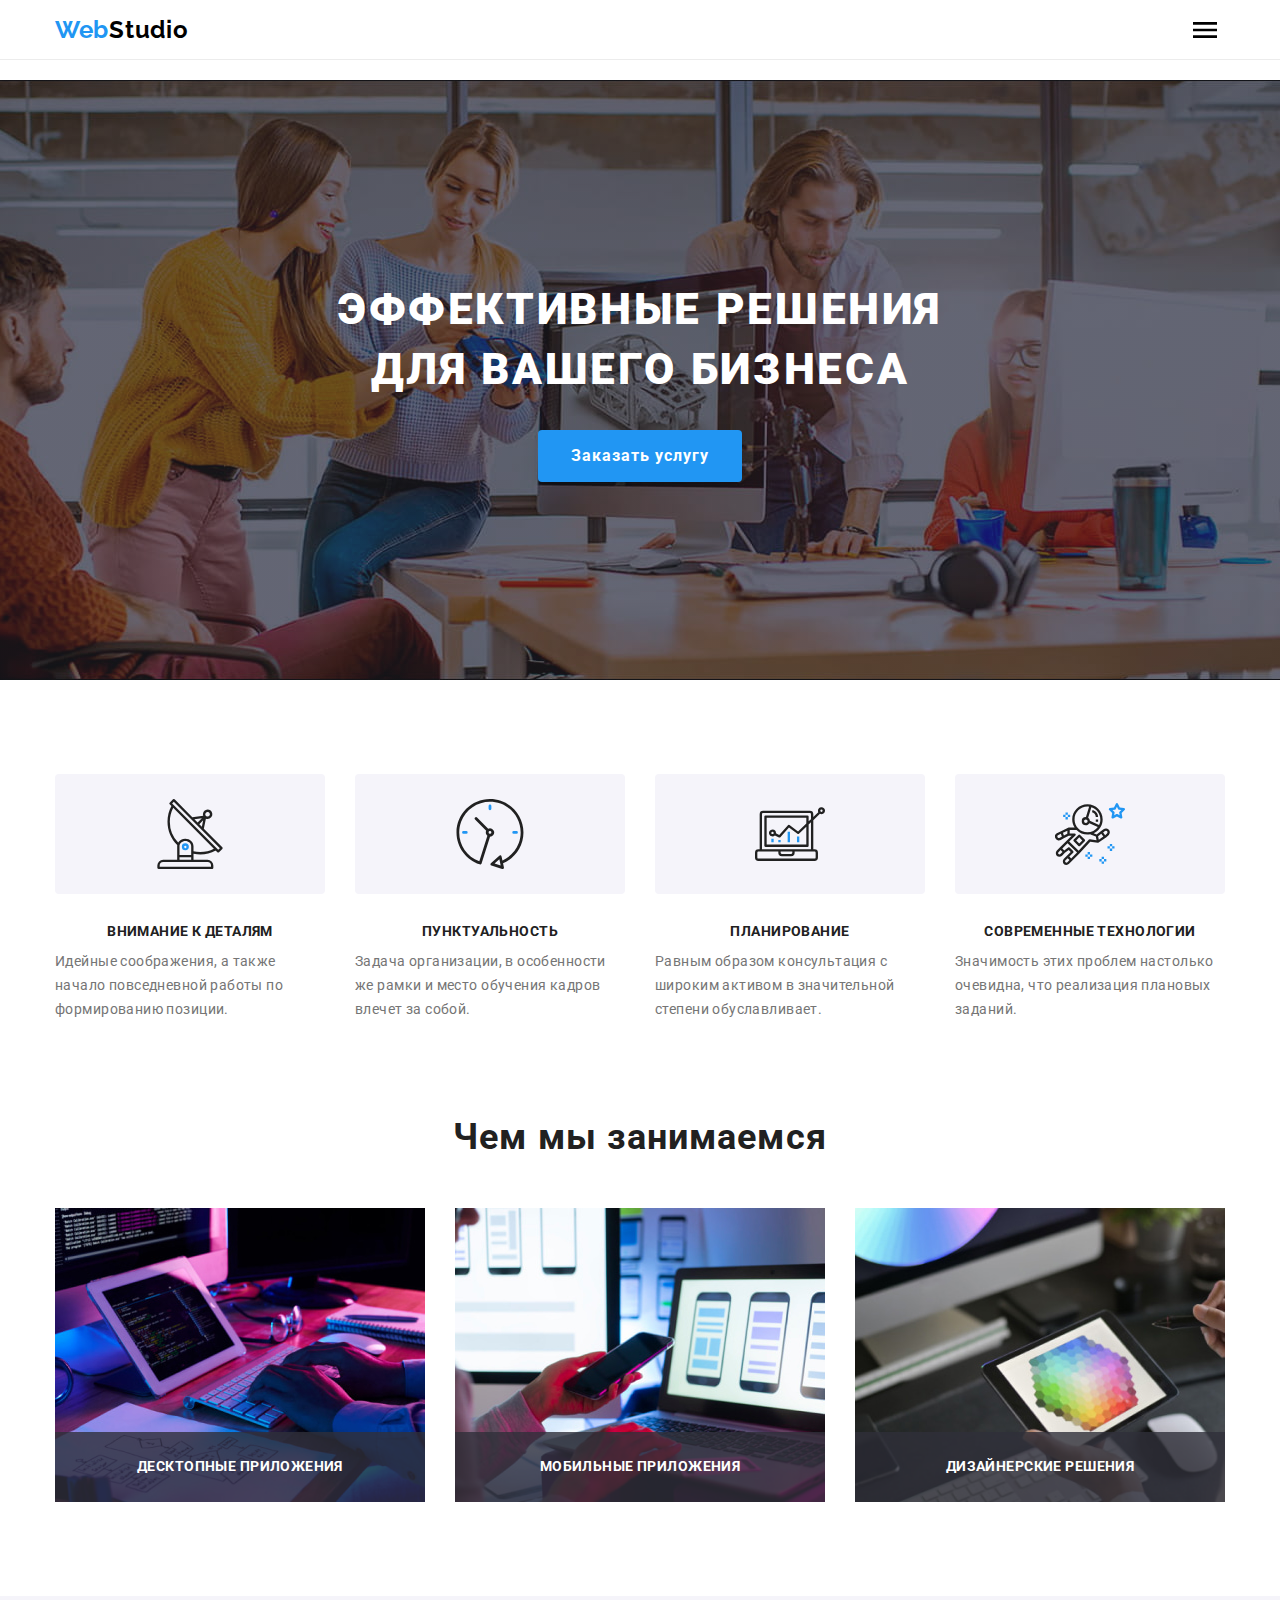
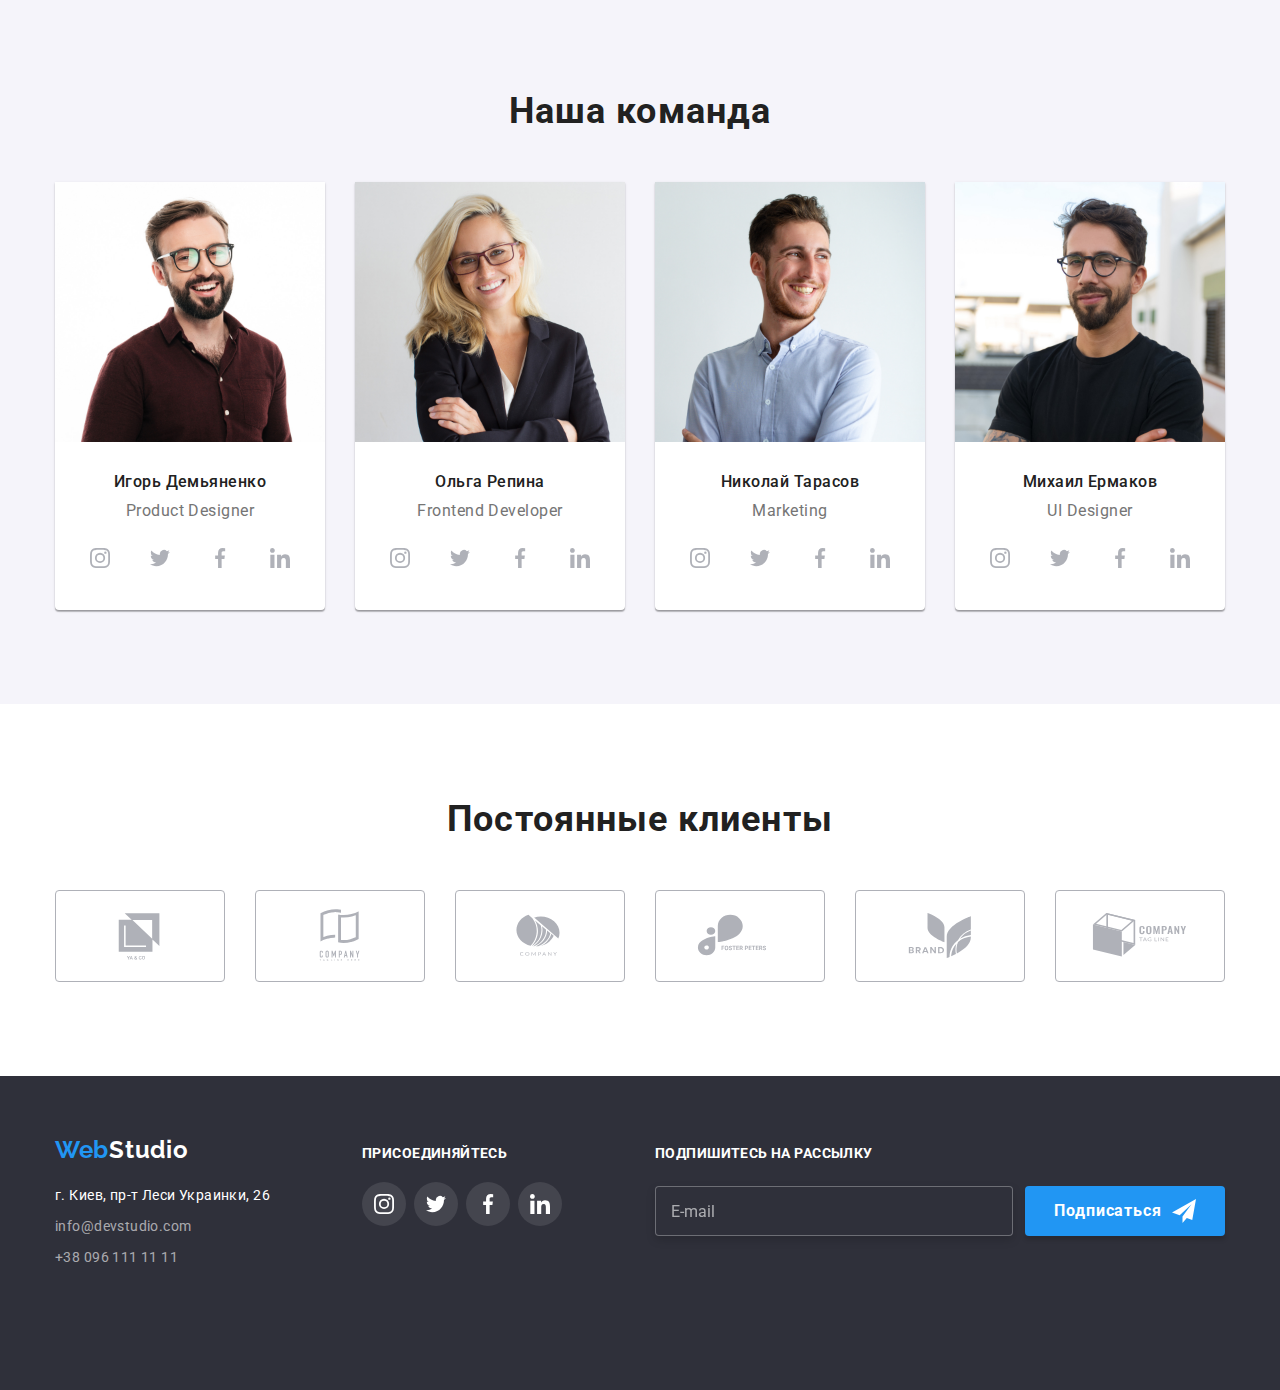
==== index.html @ 204d14f0 "Адаптивная верстка ч.1" ====
<!DOCTYPE html>
<html lang="ru">
  <head>
    <meta charset="UTF-8" />
    <meta http-equiv="X-UA-Compatible" content="IE=edge" />
    <meta name="viewport" content="width=device-width, initial-scale=1.0" />
    <title>WebStudio - Главная страница</title>
    <link
      rel="stylesheet"
      href="https://cdnjs.cloudflare.com/ajax/libs/modern-normalize/1.1.0/modern-normalize.min.css"
    />
    <link rel="preconnect" href="https://fonts.googleapis.com" />
    <link rel="preconnect" href="https://fonts.gstatic.com" crossorigin />
    <link
      href="https://fonts.googleapis.com/css2?family=Raleway:wght@700&family=Roboto:wght@400;500;700;900&display=swap"
      rel="stylesheet"
    />
    <link rel="stylesheet" href="./css/main.min.css" />
  </head>
  <body>
    <!-- Хедер -->
    <header class="header">
      <div class="conteiner header__conteiner">
         <div class="header__desktop-menu">
                  <nav class="page-nav">
                    <a class="logo" href="./index.html">Web<span class="logo__text">Studio</span></a>
                    <ul class="page-nav__list">
                      <li class="page-nav__item">
                        <a class="page-nav__link" href="./index.html">Студия</a>
                      </li>
                      <li class="page-nav__item">
                        <a class="page-nav__link  page-nav__link--current" href="./portfolio.html">Портфолио</a>
                      </li>
                      <li class="page-nav__item">
                        <a class="page-nav__link" href="">Контакты</a>
                      </li>
                    </ul>
                  </nav>
                  <ul class="contacts">
                    <li class="contacts__item">
                      <a class="contacts__link" href="mailto:info@devstudio.com"><svg class="contacts__icon" width="16" height="16">
                          <use href="./images/icons.svg#icon-envelope"></use>
                        </svg>
                        info@devstudio.com</a>
                    </li>
                    <li class="contacts__item">
                      <a class="contacts__link header__link" href="tel:+380961111111"><svg class="contacts__icon" width="10" height="16">
                          <use href="./images/icons.svg#icon-smartphone"></use>
                        </svg>
                        +38 096 111 11 11</a>
                    </li>
                  </ul>
         </div>
      
        <!-- Мобильное меню -->
          <div class="header__mobile-menu">
            <a class="logo" href="./index.html">Web<span class="logo__text">Studio</span></a>
            <div class="mobile__wrapper">
              <svg class="mobile__icon" width="24" height="24" data-menu-button>
                <use href="./images/icons.svg#icon-menu"></use>
              </svg>
            </div>
          </div>
          <!-- <div class="mobile__menu" aria-expanded="false" data-menu>
                    <div class="mobile__wrapper">
                    <svg class="mobile__icon mobile__icon--close" width="24" height="24" data-menu-button>
                        <use href="./images/icons.svg#icon-menu-close"></use>
                      </svg>
                    </div>
                      <nav class="page-nav">
                        <ul class="page-nav__list">
                          <li class="page-nav__item">
                            <a class="page-nav__link page-nav__link--current" href="./index.html">Студия</a>
                          </li>
                          <li class="page-nav__item">
                            <a class="page-nav__link" href="./portfolio.html">Портфолио</a>
                          </li>
                          <li class="page-nav__item">
                            <a class="page-nav__link" href="">Контакты</a>
                          </li>
                        </ul>
                      </nav>
                      <ul class="contacts">
                        <li class="contacts__item">
                          <a class="contacts__link" href="tel:+380961111111">
                          +38 096 111 11 11</a>
                        </li>
                        <li class="contacts__item">
                          <a class="contacts__link contacts__link--small-gray" href="mailto:info@devstudio.com">
                          info@devstudio.com</a>
                        </li>
                      </ul>
                      <ul class="social-set">
                        <li class="social-set__item">Instagram</li>
                        <li class="social-set__item">Twitter</li>
                        <li class="social-set__item">Facebook</li>
                        <li class="social-set__item">LinkedIn</li>
                      </ul>
                  </div> -->
</div>
</div>
      </div>
    </header>
    <main>
      <!-- Банер -->
      <section class="section hero">
        <div class="conteiner">
          <h1 class="hero__title">Эффективные решения для вашего бизнеса</h1>
          <button class="button hero__button" type="button" data-modal-open>Заказать услугу</button>
        </div>
      </section>
      <!-- Особенности -->
      <section class="section">
        <div class="conteiner">
          <h2 class="section__title visually-hidden" aria-hidden="true" tabindex="-1">Особенности</h2>
          <ul class="features">
            <li class="features__item">
              <div class="features__wrapper">
                <svg class="features__icon" width="70" height="70">
                  <use href="./images/icons.svg#icon-antenna"></use>
                </svg>
              </div>
              <h3 class="features__title">Внимание к деталям</h3>
              <p class="features__discription">
                Идейные соображения, а также начало повседневной работы по формированию позиции.
              </p>
            </li>
            <li class="features__item">
              <div class="features__wrapper">
                <svg class="features__icon" width="70" height="70">
                  <use href="./images/icons.svg#icon-clock"></use>
                </svg>
              </div>
              <h3 class="features__title">Пунктуальность</h3>
              <p class="features__discription">
                Задача организации, в особенности же рамки и место обучения кадров влечет за собой.
              </p>
            </li>
            <li class="features__item">
              <div class="features__wrapper">
                <svg class="features__icon" width="70" height="70">
                  <use href="./images/icons.svg#icon-diagram"></use>
                </svg>
              </div>
              <h3 class="features__title">Планирование</h3>
              <p class="features__discription">
                Равным образом консультация с широким активом в значительной степени обуславливает.
              </p>
            </li>
            <li class="features__item">
              <div class="features__wrapper">
                <svg class="features__icon" width="70" height="70">
                  <use href="./images/icons.svg#icon-astronaut"></use>
                </svg>
              </div>
              <h3 class="features__title">Современные технологии</h3>
              <p class="features__discription">
                Значимость этих проблем настолько очевидна, что реализация плановых заданий.</p>
            </li>
          </ul>
        </div>
      </section>
      <!--Чем мы занимаемся-->
      <section class="section section--no-padding-top business__section">
        <div class="conteiner">
          <h2 class="section__title">Чем мы занимаемся</h2>
          <ul class="business">
            <li class="business__item">
              <img class="business__img"
                src="./images/box1.jpg"
                alt="человек набирает код согласно нарисованого алгоритма"
                width="370"
                height="294"
              />
              <div class="business__description">
                <h3  class="business__title">Десктопные приложения</h3>
              </div>
            </li>
            <li class="business__item">
              <img class="business__img"
                src="./images/box2.jpg"
                alt="человек выбирает варианты макетов сайта для мобильных устройств"
                width="370"
                height="294"
              />
              <div class="business__description">
                <h3  class="business__title">Мобильные приложения</h3>
              </div>
            </li>
            <li class="business__item">
              <img class="business__img"
                src="./images/box3.jpg"
                alt="человек с помощью планшета подбирает палитру цветов"
                width="370"
                height="294"
              />
              <div class="business__description">
                <h3 class="business__title">Дизайнерские решения</h3>
              </div>
            </li>
          </ul>
        </div>
      </section>
      <!--Наша команда-->
      <section class="section section--bgc-gray">
        <div class="conteiner">
          <h2 class="section__title">Наша команда</h2>
          <ul class="team">
            <li class="team__item ">
              <img class="team__img"
                src="./images/img1.jpg"
                alt="молодой мужчина, короткостриженый шатен с бородой, в очках, широко улыбается; бордовая рубашка, две верхние пуговицы расстегнуты"
                width="270"
                height="260"
              />
              <div class="team__discription">
                <h3 class="team__title">Игорь Демьяненко</h3>
                <p class="team__text">Product Designer</p>
                <ul class="socials team__socials">
                  <li class="socials__item">
                    <a class="socials__link" href=""
                      ><svg class="socials__icon" width="20" height="20">
                        <use href="./images/icons.svg#icon-instagram"></use>
                      </svg>
                    </a>
                  </li>
                  <li class="socials__item">
                    <a class="socials__link" href=""
                      ><svg class="socials__icon" width="20" height="20">
                        <use href="./images/icons.svg#icon-twitter"></use></svg></a>
                  </li>
                  <li class="socials__item">
                    <a class="socials__link" href=""
                      ><svg class="socials__icon" width="20" height="20">
                        <use href="./images/icons.svg#icon-facebook"></use></svg></a>
                  </li>
                  <li class="socials__item">
                    <a class="socials__link " href=""
                      ><svg class="socials__icon" width="20" height="20">
                        <use href="./images/icons.svg#icon-linkedin"></use></svg></a>
                  </li>
                </ul>
              </div>
            </li>
            <li class="team__item">
              <img class="team__img"
                src="./images/img2.jpg"
                alt="девушка-блондинка, распущенные волосы ниже плеч зачесаны на правую сторону,  в очках, широко улыбается; черный пиджак из-под которого виднеется белая блуза, руки скрещены на груди"
                width="270"
                height="260"
              />
              <div class="team__discription">
                <h3 class="team__title">Ольга Репина</h3>
                <p class="team__text">Frontend Developer</p>
                <ul class="socials team__socials">
                  <li class="socials__item">
                    <a class="socials__link " href=""
                      ><svg class="socials__icon" width="20" height="20">
                        <use href="./images/icons.svg#icon-instagram"></use></svg></a>
                  </li>
                  <li class="socials__item">
                    <a class="socials__link " href=""
                      ><svg class="socials__icon" width="20" height="20">
                        <use href="./images/icons.svg#icon-twitter"></use></svg></a>
                  </li>
                  <li class="socials__item">
                    <a class="socials__link " href=""
                      ><svg class="socials__icon" width="20" height="20">
                        <use href="./images/icons.svg#icon-facebook"></use></svg></a>
                  </li>
                  <li class="socials__item">
                    <a class="socials__link " href=""
                      ><svg class="socials__icon" width="20" height="20">
                        <use href="./images/icons.svg#icon-linkedin"></use></svg></a>
                  </li>
                </ul>
              </div>
            </li>
            <li class="team__item">
              <img class="team__img"
                src="./images/img3.jpg"
                alt="молодой мужчина, шатен с бородкой, голова вполоборота влево, широкая улыбка; светло-голубая рубашка, верхняя пуговица расстегнута, руки скрещены на груди"
                width="270"
                height="260"
              />
              <div class="team__discription">
                <h3 class="team__title">Николай Тарасов</h3>
                <p class="team__text">Marketing</p>
                <ul class="socials team__socials">
                  <li class="socials__item">
                    <a class="socials__link " href=""
                      ><svg class="socials__icon" width="20" height="20">
                        <use href="./images/icons.svg#icon-instagram"></use></svg></a>
                  </li>
                  <li class="socials__item">
                    <a class="socials__link " href=""
                      ><svg class="socials__icon" width="20" height="20">    <use href="./images/icons.svg#icon-twitter"></use></svg></a>
                  </li>
                  <li class="socials__item">
                    <a class="socials__link " href=""
                      ><svg class="socials__icon" width="20" height="20">
                        <use href="./images/icons.svg#icon-facebook"></use></svg></a>
                  </li>
                  <li class="socials__item">
                    <a class="socials__link" href=""
                      ><svg class="socials__icon" width="20" height="20">
                        <use href="./images/icons.svg#icon-linkedin"></use></svg></a>
                  </li>
                </ul>
              </div>
            </li>
            <li class="team__item">
              <img class="team__img"
                src="./images/img4.jpg"
                alt="молодой мужчина в очках, брюнет с бородой, на лице легкая улыбка; черная футболка, руки скрещены на груди"
                width="270"
                height="260"
              />
              <div class="team__discription">
                <h3 class="team__title">Михаил Ермаков</h3>
                <p class="team__text">UI Designer</p>
                <ul class="socials team__socials">
                  <li class="socials__item">
                    <a class="socials__link" href=""
                      ><svg class="socials__icon" width="20" height="20">
                        <use href="./images/icons.svg#icon-instagram"></use></svg></a>
                  </li>
                  <li class="socials__item">
                    <a class="socials__link" href=""
                      ><svg class="socials__icon" width="20" height="20">
                        <use href="./images/icons.svg#icon-twitter"></use></svg></a>
                  </li>
                  <li class="socials__item">
                    <a class="socials__link" href=""
                      ><svg class="socials__icon" width="20" height="20">
                        <use href="./images/icons.svg#icon-facebook"></use></svg></a>
                  </li>
                  <li class="socials__item">
                    <a class="socials__link" href=""
                      ><svg class="socials__icon" width="20" height="20">
                        <use href="./images/icons.svg#icon-linkedin"></use></svg></a>
                  </li>
                </ul>
              </div>
            </li>
          </ul>
        </div>
      </section>
      <!-- Клиенты -->
      <section class="section">
        <div class="conteiner">
          <h2 class="section__title">Постоянные клиенты</h2>
          <ul class="clients">
            <li class="clients__item">
              <a class="clients__link" href="" target="_blank" rel="noreferrer noopener"
                ><svg class="clients__logo" width="106" height="60">
                  <use href="./images/icons.svg#icon-logo1"></use></svg></a>
            </li>
            <li class="clients__item">
              <a class="clients__link" href="" target="_blank" rel="noreferrer noopener"
                ><svg class="clients__logo" width="106" height="60">
                  <use href="./images/icons.svg#icon-logo2"></use></svg></a>
            </li>
            <li class="clients__item">
              <a class="clients__link" href="" target="_blank" rel="noreferrer noopener"
                ><svg class="clients__logo" width="106" height="60">
                  <use href="./images/icons.svg#icon-logo3"></use></svg></a>
            </li>
            <li class="clients__item">
              <a class="clients__link" href="" target="_blank" rel="noreferrer noopener"
                ><svg class="clients__logo" width="106" height="60">
                  <use href="./images/icons.svg#icon-logo4"></use></svg></a>
            </li>
            <li class="clients__item">
              <a class="clients__link" href="" target="_blank" rel="noreferrer noopener"
                ><svg class="clients__logo" width="106" height="60">
                  <use href="./images/icons.svg#icon-logo5"></use></svg></a>
            </li>
            <li class="clients__item">
              <a class="clients__link" href="" target="_blank" rel="noreferrer noopener"
                ><svg class="clients__logo" width="106" height="60">
                  <use href="./images/icons.svg#icon-logo6"></use></svg></a>
            </li>
          </ul>
        </div>
      </section>
    </main>
    <!-- Футер -->
    <footer class="footer">
      <div class="conteiner footer__conteiner">
        <div class="footer__contacts">
          <a class="logo footer__logo" href="./index.html"
            >Web<span class="logo__text logo__text--light-theme">Studio</span>
            </a>
          <address class="address">
            <ul class="address__list">
              <li class="address__item">
                <a
                  class="address__map-link"
                  href="https://goo.gl/maps/bSxCjzfuzKjN976c6"
                  target="_blank"
                  rel="noreferrer noopener"
                  >г. Киев, пр-т Леси Украинки, 26
                </a>
              </li>
              <li class="address__item">
                <a class="address__link" href="mailto:info@devstudio.com">info@devstudio.com</a>
              </li>
              <li class="address__item">
                <a class="address__link" href="tel:+380961111111">+38 096 111 11 11</a>
              </li>
            </ul>
          </address>
        </div>
        <div class="footer__socials">
          <h2 class="footer__title">Присоединяйтесь</h2>
          <ul class="socials">
            <li class="socials__item socials__item--10px-margin">
              <a class="socials__link socials__link--bgc-gray " href=""
                ><svg class="socials__icon socials__icon--fill-white" width="20" height="20">
                  <use href="./images/icons.svg#icon-instagram"></use></svg></a>
            </li>
            <li class="socials__item socials__item--10px-margin">
              <a class="socials__link socials__link--bgc-gray " href=""
                ><svg class="socials__icon socials__icon--fill-white" width="20" height="20">
                  <use href="./images/icons.svg#icon-twitter"></use></svg></a>
            </li>
            <li class="socials__item socials__item--10px-margin">
              <a class="socials__link socials__link--bgc-gray" href=""
                ><svg class="socials__icon socials__icon--fill-white" width="20" height="20">
                  <use href="./images/icons.svg#icon-facebook"></use></svg></a>
            </li>
            <li class="socials__item socials__item--10px-margin">
              <a class="socials__link socials__link--bgc-gray" href=""
                ><svg class="socials__icon socials__icon--fill-white" width="20" height="20">
                  <use href="./images/icons.svg#icon-linkedin"></use></svg></a>
            </li>
          </ul>
        </div>
        <div class="subscription">
         <label class="subscription__title" for="email-submit">Подпишитесь на рассылку</label>
         <form class="subscription__form">
            <input  class="subscription__input" type="email" name="email-submit" placeholder="E-mail" id="email-submit" autocomplete="off" required/>
            <button class="button subscription__button" type="submit">
             Подписаться
             <svg class="button__icon button__icon--append" width="24" height="24">
              <use href="./images/icons.svg#icon-plane"></use>
              </svg>
            </button>
         </form>
        </div>
      </div>
    </footer>
    <!-- Модальное окно -->
    <div class="backdrop is-hidden" data-modal>
      <div class="modal-box">
        <button class="button close-button" data-modal-close>
          <svg class="close-button__icon" width="11" height="11">
            <use href="./images/icons.svg#icon-vector"></use>
          </svg>
        </button>
        <div class="modal-box__wrapper">
          <b class="modal-box__title">Оставьте свои данные, мы вам перезвоним</b>
          <form class="form" autocomplete="off">
            <div class="form__field">
              <label class="form__label" for="name">Имя</label>
              <div class="form__wrapper">
                <input class="form__input" type="text" name="name" id="name" required />
                <svg class="form__icon" width="18" height="18">
                  <use href="./images/icons.svg#icon-person"></use>
                </svg>
              </div>
            </div>
            <div class="form__field">
              <label class="form__label" for="tel">Телефон</label>
              <div class="form__wrapper">
                <input class="form__input" type="tel" name="tel" id="tel" required />
                <svg class="form__icon" width="18" height="18">
                  <use href="./images/icons.svg#icon-tel"></use>
                </svg>
              </div>
            </div>
            <div class="form__field">
              <label class="form__label" for="email">Почта</label>
              <div class="form__wrapper">
                <input class="form__input" type="email" name="email" id="email" required />
                <svg class="form__icon" width="18" height="18">
                  <use href="./images/icons.svg#icon-letter"></use>
                </svg>
              </div>
            </div>
            <div class="form__comment">
              <label class="form__label" for="comment">Комментарий</label>
              <textarea
                class="form__textarea"
                name="comment"
                rows="5"
                id="comment"
                placeholder="Введите текст"
              ></textarea>
            </div>
            <div class="checkbox">
              <label class="checkbox__label" for="policy-checkbox">
                <input
                  class="checkbox__input visually-hidden"
                  type="checkbox"
                  name="policy-checkbox"
                  id="policy-checkbox"
                />
                <span class="checkbox__icon"></span>
                Соглашаюсь с рассылкой и принимаю
                <a class="policy" href="">Условия договора</a>
              </label>
            </div>
            <div class="button__wrapper">
              <button class="button form__button" type="submit">Отправить</button>
            </div>
          </form>
        </div>
      </div>
    </div>
    <script src="./js/mobile-menu.js"></script>
    <script src="./js/modal.js"></script>
  </body>
</html>
---- css/main.min.css ----
.visually-hidden{position:absolute;white-space:nowrap;width:1px;height:1px;overflow:hidden;border:0;padding:0;clip:rect(0 0 0 0);-webkit-clip-path:inset(50%);clip-path:inset(50%);margin:-1px}ul{padding:0;margin:0;list-style-type:none}a{text-decoration:none;color:inherit}img{display:block;min-width:100%;height:auto}p{margin-top:0;margin-bottom:0}.section{padding-top:60px;padding-bottom:60px}@media screen and (min-width: 1200px){.section{padding-top:94px;padding-bottom:94px}}.section--no-padding-top{padding-top:0}.section--bgc-gray{background-color:#f5f4fa}.section__title{margin-top:0px;margin-bottom:30px;text-align:center;color:#212121;font-size:28px;line-height:1.18;letter-spacing:0.03em}@media screen and (min-width: 1200px){.section__title{margin-bottom:50px;font-size:36px;line-height:1.17}}.conteiner{margin-right:auto;margin-left:auto;padding-left:15px;padding-right:15px}@media screen and (min-width: 480px){.conteiner{width:480px}}@media screen and (min-width: 768px){.conteiner{width:768px}}@media screen and (min-width: 1200px){.conteiner{width:1200px}}.button{display:-webkit-box;display:-ms-flexbox;display:flex;-webkit-box-pack:center;-ms-flex-pack:center;justify-content:center;-webkit-box-align:center;-ms-flex-align:center;align-items:center;text-align:center;padding:0;cursor:pointer;-webkit-transition:color 250ms cubic-bezier(0.4, 0, 0.2, 1),background-color 250ms cubic-bezier(0.4, 0, 0.2, 1),-webkit-box-shadow 250ms cubic-bezier(0.4, 0, 0.2, 1);transition:color 250ms cubic-bezier(0.4, 0, 0.2, 1),background-color 250ms cubic-bezier(0.4, 0, 0.2, 1),-webkit-box-shadow 250ms cubic-bezier(0.4, 0, 0.2, 1);transition:color 250ms cubic-bezier(0.4, 0, 0.2, 1),background-color 250ms cubic-bezier(0.4, 0, 0.2, 1),box-shadow 250ms cubic-bezier(0.4, 0, 0.2, 1);transition:color 250ms cubic-bezier(0.4, 0, 0.2, 1),background-color 250ms cubic-bezier(0.4, 0, 0.2, 1),box-shadow 250ms cubic-bezier(0.4, 0, 0.2, 1),-webkit-box-shadow 250ms cubic-bezier(0.4, 0, 0.2, 1)}.button:hover,.button:focus{background-color:#2196f3;color:#fff}.button__icon--append{margin-left:10px}.socials{display:-webkit-box;display:-ms-flexbox;display:flex;-ms-flex-wrap:wrap;flex-wrap:wrap;-webkit-box-pack:center;-ms-flex-pack:center;justify-content:center}.socials__item:not(:last-child){margin-right:16px}.socials__item--10px-margin:not(:last-child){margin-right:8px}.socials__link{width:44px;height:44px;display:-webkit-box;display:-ms-flexbox;display:flex;-webkit-box-pack:center;-ms-flex-pack:center;justify-content:center;-webkit-box-align:center;-ms-flex-align:center;align-items:center;border-radius:50%;background-color:#fff;text-align:center;-webkit-transition:background-color 250ms cubic-bezier(0.4, 0, 0.2, 1);transition:background-color 250ms cubic-bezier(0.4, 0, 0.2, 1)}.socials__link:hover,.socials__link:focus{background-color:#2196f3}.socials__link--bgc-gray{background-color:rgba(255,255,255,0.1);-webkit-transition:background-color 250ms cubic-bezier(0.4, 0, 0.2, 1);transition:background-color 250ms cubic-bezier(0.4, 0, 0.2, 1)}.socials__icon{fill:#afb1b8;-webkit-transition:fill 250ms cubic-bezier(0.4, 0, 0.2, 1);transition:fill 250ms cubic-bezier(0.4, 0, 0.2, 1)}.socials__link:hover .socials__icon,.socials__link:focus .socials__icon{fill:#fff}.socials__icon--fill-white{fill:#fff}body{font-family:"Roboto",sans-serif;font-size:14px;line-height:1.71;padding-top:60px;color:#757575;background-color:#fff}@media screen and (min-width: 1200px){body{padding-top:80px}}.logo{display:inline-block;font-family:"Raleway",sans-serif;font-weight:700;font-size:24px;line-height:1.16;letter-spacing:0.03em;color:#2196f3}.logo__text{color:#000000}.logo__text--light-theme{color:#fff}.header{position:fixed;width:100%;height:60px;top:0;left:0;z-index:1;border-bottom:1px solid #ececec;background-color:#fff}.header__conteiner{position:relative;text-align:center;height:100%}.header__desktop-menu{display:none}.header__mobile-menu{display:-webkit-box;display:-ms-flexbox;display:flex;-webkit-box-pack:justify;-ms-flex-pack:justify;justify-content:space-between;-webkit-box-align:center;-ms-flex-align:center;align-items:center;height:100%}.mobile__menu{position:fixed;top:0;left:0;width:100%;padding:45px 15px 10px 15px;z-index:12;background-color:#fff}.mobile__wrapper{position:absolute;top:10px;right:15px;display:-webkit-box;display:-ms-flexbox;display:flex;width:40px;height:40px;-webkit-box-pack:center;-ms-flex-pack:center;justify-content:center;-webkit-box-align:center;-ms-flex-align:center;align-items:center;margin-left:auto}.mobile__icon{-webkit-transition:fill 250ms cubic-bezier(0.4, 0, 0.2, 1);transition:fill 250ms cubic-bezier(0.4, 0, 0.2, 1)}.mobile__icon:hover,.mobile__icon:focus{fill:#2196f3}.mobile__icon--close{opacity:1}.is-open .mobile__icon--close{opacity:0}.page-nav{text-align:start}.page-nav__link{display:block;padding-bottom:32px;color:#212121;font-weight:500;font-size:40px;line-height:1.18;letter-spacing:0.02em;-webkit-transition:color 250ms cubic-bezier(0.4, 0, 0.2, 1);transition:color 250ms cubic-bezier(0.4, 0, 0.2, 1)}.page-nav__link:hover,.page-nav__link:focus{color:#2196f3}.contacts{margin-top:300px;text-align:start}.contacts__item{margin-bottom:32px}.contacts__item:last-child{margin-bottom:64px}.contacts__link{display:-webkit-inline-box;display:-ms-inline-flexbox;display:inline-flex;-webkit-box-align:center;-ms-flex-align:center;align-items:center;color:#2196f3;font-weight:500;font-size:34px;line-height:1.18;font-style:normal;letter-spacing:0.02em;-webkit-transition:color 250ms cubic-bezier(0.4, 0, 0.2, 1);transition:color 250ms cubic-bezier(0.4, 0, 0.2, 1)}.contacts__link:hover,.contacts__link:focus{color:#2196f3}.contacts__link--small-gray{font-size:24px;line-height:1.17;letter-spacing:0.02em;color:#757575}.social-set{display:-webkit-box;display:-ms-flexbox;display:flex;-webkit-box-pack:stretch;-ms-flex-pack:stretch;justify-content:stretch;-webkit-box-align:center;-ms-flex-align:center;align-items:center}.social-set__item{font-weight:500;font-size:18px;line-height:1.22;letter-spacing:0.02em;color:#2196f3}.social-set__item:not(:first-child){padding-left:10px;border-left:1px solid rgba(33,33,33,0.2)}.social-set__item:not(:last-child){padding-right:10px}@media screen and (max-width: 1199px){.header--desktop{display:none}}@media screen and (min-width: 1200px){.page-nav{display:-webkit-box;display:-ms-flexbox;display:flex;-webkit-box-align:center;-ms-flex-align:center;align-items:center}.page-nav__list{display:-webkit-box;display:-ms-flexbox;display:flex;margin-left:93px}.page-nav__item:not(:first-child){margin-left:50px}.page-nav__link{display:block;padding-top:32px;padding-bottom:32px;color:#212121;font-weight:500;line-height:1.14;letter-spacing:0.02em;-webkit-transition:color 250ms cubic-bezier(0.4, 0, 0.2, 1);transition:color 250ms cubic-bezier(0.4, 0, 0.2, 1)}.page-nav__link:hover,.page-nav__link:focus{color:#2196f3}.page-nav__link--current{position:relative;color:#2196f3}.page-nav__link--current::after{content:'';position:absolute;left:0;bottom:-1px;width:100%;height:4px;background-color:#2196f3;border-radius:2px}.contacts{display:-webkit-box;display:-ms-flexbox;display:flex;-webkit-box-align:center;-ms-flex-align:center;align-items:center;margin-left:auto}.contacts__item:not(:first-child){margin-left:50px}.contacts__link{display:-webkit-inline-box;display:-ms-inline-flexbox;display:inline-flex;-webkit-box-align:center;-ms-flex-align:center;align-items:center;padding-top:28px;padding-bottom:28px;color:#757575;font-weight:500;font-style:normal;letter-spacing:0.02em;-webkit-transition:color 250ms cubic-bezier(0.4, 0, 0.2, 1);transition:color 250ms cubic-bezier(0.4, 0, 0.2, 1)}.contacts__link:hover,.contacts__link:focus{color:#2196f3}.contacts__icon{margin-right:10px;fill:#757575;-webkit-transition:fill 250ms cubic-bezier(0.4, 0, 0.2, 1);transition:fill 250ms cubic-bezier(0.4, 0, 0.2, 1)}.contacts__link:hover .contacts__icon,.contacts__link:focus .contacts__icon{fill:#2196f3}}.hero{margin-left:auto;margin-right:auto;padding-top:118px;padding-bottom:118px;height:400px;max-width:480px;text-align:center;background-color:#c4c4c4;background-image:-webkit-gradient(linear, left top, right top, from(rgba(47,48,58,0.4)), to(rgba(47,48,58,0.4))),url(../images/hero-Img.jpg);background-image:linear-gradient(to right, rgba(47,48,58,0.4), rgba(47,48,58,0.4)),url(../images/hero-Img.jpg);background-size:cover;background-position:center;background-repeat:no-repeat}@media screen and (min-width: 768px){.hero{max-width:768px}}@media screen and (min-width: 1200px){.hero{padding-top:200px;padding-bottom:200px;height:600px;max-width:1600px}}.hero__title{display:block;margin-right:auto;margin-left:auto;margin-top:0;margin-bottom:30px;max-width:360px;color:#fff;font-weight:900;font-size:26px;line-height:1.62;letter-spacing:0.06em;text-transform:uppercase}@media screen and (min-width: 1200px){.hero__title{max-width:700px;font-size:44px;line-height:1.36}}.hero__button{display:inline-block;padding-left:32px;padding-right:32px;padding-top:10px;padding-bottom:10px;border:1px solid transparent;border-radius:4px;-webkit-box-shadow:0px 4px 4px rgba(0,0,0,0.15);box-shadow:0px 4px 4px rgba(0,0,0,0.15);color:#fff;background-color:#2196f3;font-family:"Roboto",sans-serif;font-weight:700;font-size:16px;line-height:1.87;letter-spacing:0.06em}.hero__button:hover,.hero__button:focus{background-color:#188ce8}.features{margin-bottom:-30px}@media screen and (min-width: 768px){.features{display:-webkit-box;display:-ms-flexbox;display:flex;-webkit-box-pack:center;-ms-flex-pack:center;justify-content:center;-ms-flex-wrap:wrap;flex-wrap:wrap;margin-right:-15px;margin-left:-15px}}.features__item{margin-bottom:30px}@media screen and (max-width: 767px){.features__item{max-width:450px}}@media screen and (min-width: 768px){.features__item{width:354px;margin-right:15px;margin-left:15px}}@media screen and (min-width: 1200px){.features__item{width:270px}}.features__wrapper{height:120px;display:-webkit-box;display:-ms-flexbox;display:flex;-webkit-box-pack:center;-ms-flex-pack:center;justify-content:center;-webkit-box-align:center;-ms-flex-align:center;align-items:center;text-align:center;background:#f5f4fa;border-radius:4px}.features__title{margin-top:30px;margin-bottom:10px;font-size:14px;line-height:1.14;color:#212121;letter-spacing:0.03em;text-align:center;text-transform:uppercase}.features__discription{letter-spacing:0.03em}@media screen and (max-width: 1199px){.business__section{display:none}}.business{display:-webkit-box;display:-ms-flexbox;display:flex;-webkit-box-pack:center;-ms-flex-pack:center;justify-content:center;-ms-flex-wrap:wrap;flex-wrap:wrap}.business__item{position:relative}.business__item:not(:last-child){margin-right:30px}.business__description{position:absolute;left:0;bottom:0;width:100%;height:70px;display:-webkit-box;display:-ms-flexbox;display:flex;-webkit-box-pack:center;-ms-flex-pack:center;justify-content:center;-webkit-box-align:center;-ms-flex-align:center;align-items:center;background-color:rgba(47,48,58,0.8)}.business__title{font-size:14px;line-height:1.14;text-align:center;letter-spacing:0.03em;text-transform:uppercase;color:#fff}.business{display:-webkit-box;display:-ms-flexbox;display:flex;-webkit-box-pack:center;-ms-flex-pack:center;justify-content:center;-ms-flex-wrap:wrap;flex-wrap:wrap}.business__item{position:relative}.business__item:not(:last-child){margin-right:30px}.business__description{position:absolute;left:0;bottom:0;width:100%;height:70px;display:-webkit-box;display:-ms-flexbox;display:flex;-webkit-box-pack:center;-ms-flex-pack:center;justify-content:center;-webkit-box-align:center;-ms-flex-align:center;align-items:center;background-color:rgba(47,48,58,0.8)}.business__title{font-size:14px;line-height:1.14;text-align:center;letter-spacing:0.03em;text-transform:uppercase;color:#fff}.team{margin-bottom:-30px}@media screen and (min-width: 768px){.team{display:-webkit-box;display:-ms-flexbox;display:flex;-webkit-box-pack:center;-ms-flex-pack:center;justify-content:center;-ms-flex-wrap:wrap;flex-wrap:wrap;margin-left:-15px;margin-right:-15px}}.team__item{margin-bottom:30px;background-color:#fff;-webkit-box-shadow:0px 1px 3px rgba(0,0,0,0.12),0px 1px 1px rgba(0,0,0,0.14),0px 2px 1px rgba(0,0,0,0.2);box-shadow:0px 1px 3px rgba(0,0,0,0.12),0px 1px 1px rgba(0,0,0,0.14),0px 2px 1px rgba(0,0,0,0.2);border-radius:0px 0px 4px 4px}@media screen and (min-width: 768px){.team__item{margin-left:15px;margin-right:15px}}.team__discription{padding-top:30px;padding-bottom:30px;text-align:center;font-size:16px;line-height:1.19;letter-spacing:0.03em}.team__title{margin-top:0px;margin-bottom:10px;font-size:inherit;line-height:inherit;font-weight:500;color:#212121}.team__text{margin-top:0;margin-bottom:16px}.clients{display:-webkit-box;display:-ms-flexbox;display:flex;-webkit-box-pack:center;-ms-flex-pack:center;justify-content:center;-ms-flex-wrap:wrap;flex-wrap:wrap;margin-left:-15px;margin-right:-15px;margin-bottom:-30px}.clients__item{min-width:210px;min-height:92px;margin-left:15px;margin-right:15px;margin-bottom:30px}@media screen and (min-width: 768px){.clients__item{min-width:226px}}@media screen and (min-width: 1200px){.clients__item{min-width:170px}}.clients__link{width:100%;height:100%;display:-webkit-box;display:-ms-flexbox;display:flex;-webkit-box-pack:center;-ms-flex-pack:center;justify-content:center;-webkit-box-align:center;-ms-flex-align:center;align-items:center;border:1px solid #afb1b8;border-radius:4px;-webkit-transition:border-color 250ms cubic-bezier(0.4, 0, 0.2, 1);transition:border-color 250ms cubic-bezier(0.4, 0, 0.2, 1)}.clients__link:hover,.clients__link:focus{border-color:#2196f3}.clients__logo{fill:#afb1b8;-webkit-transition:fill 250ms cubic-bezier(0.4, 0, 0.2, 1);transition:fill 250ms cubic-bezier(0.4, 0, 0.2, 1)}.clients__link:hover .clients__logo,.clients__link:focus .clients__logo{fill:#2196f3}.footer{padding-top:60px;padding-bottom:60px;background-color:#2f303a}.footer__conteiner{text-align:center}@media screen and (min-width: 768px){.footer__conteiner{display:-webkit-box;display:-ms-flexbox;display:flex;-webkit-box-align:baseline;-ms-flex-align:baseline;align-items:baseline;-ms-flex-pack:distribute;justify-content:space-around;-ms-flex-wrap:wrap;flex-wrap:wrap}}@media screen and (min-width: 1200px){.footer__conteiner{text-align:start}}@media screen and (min-width: 1200px){.footer__contacts{-webkit-box-flex:1;-ms-flex-positive:1;flex-grow:1}}.footer__logo{margin-bottom:20px}.address__list{margin-bottom:60px}.address__item:not(:first-child){margin-top:7px}.address__map-link{font-style:normal;letter-spacing:0.03em;color:#fff}.address__link{font-style:normal;letter-spacing:0.03em;-webkit-transition:color 250ms cubic-bezier(0.4, 0, 0.2, 1);transition:color 250ms cubic-bezier(0.4, 0, 0.2, 1);color:rgba(255,255,255,0.6)}.address__link:hover,.address__link:focus{color:#2196f3}.footer__socials{display:-webkit-box;display:-ms-flexbox;display:flex;-webkit-box-orient:vertical;-webkit-box-direction:normal;-ms-flex-direction:column;flex-direction:column;-webkit-box-pack:left;-ms-flex-pack:left;justify-content:left;margin-bottom:60px}@media screen and (min-width: 1200px){.footer__socials{margin-right:93px}}.footer__title{margin-top:0;margin-bottom:20px;font-size:14px;line-height:1.14;letter-spacing:0.03em;text-transform:uppercase;color:#fff}@media screen and (min-width: 1200px){.subscription{max-width:570px}}.subscription__title{font-weight:700;line-height:1.14px;letter-spacing:0.03em;text-transform:uppercase;color:#fff}.subscription__form{margin-top:20px}@media screen and (min-width: 1200px){.subscription__form{display:-webkit-box;display:-ms-flexbox;display:flex;-webkit-box-align:center;-ms-flex-align:center;align-items:center}}.subscription__input{font-size:16px;line-height:1.25;padding-left:15px;-webkit-box-align:center;-ms-flex-align:center;align-items:center;width:100%;height:50px;color:#fff;background-color:#2f303a;border:1px solid rgba(255,255,255,0.3);-webkit-filter:drop-shadow(0px 4px 4px rgba(0,0,0,0.15));filter:drop-shadow(0px 4px 4px rgba(0,0,0,0.15));border-radius:4px}@media screen and (max-width: 1199px){.subscription__input{max-width:450px}}@media screen and (min-width: 480px){.subscription__input{width:450px}}@media screen and (min-width: 1200px){.subscription__input{max-width:100%}}.subscription__input::-webkit-input-placeholder{color:rgba(255,255,255,0.6)}.subscription__input:-ms-input-placeholder{color:rgba(255,255,255,0.6)}.subscription__input::-ms-input-placeholder{color:rgba(255,255,255,0.6)}.subscription__input::placeholder{color:rgba(255,255,255,0.6)}.subscription__button{margin-top:20px;margin-right:auto;margin-left:auto;min-width:200px;height:50px;font-weight:700;font-size:16px;line-height:1.88;letter-spacing:0.06em;color:#fff;background-color:#2196f3;border:none;border-radius:4px;-webkit-box-shadow:0px 4px 4px rgba(0,0,0,0.15);box-shadow:0px 4px 4px rgba(0,0,0,0.15)}@media screen and (min-width: 1200px){.subscription__button{margin-top:0;margin-right:0;margin-left:12px}}.subscription__button:hover,.subscription__button:focus{background-color:#188ce8}.backdrop{position:fixed;top:0;left:50%;-webkit-transform:translateX(-50%);transform:translateX(-50%);z-index:10;width:100%;height:100%;background-color:rgba(0,0,0,0.2);opacity:1;-webkit-transition:opacity 250ms cubic-bezier(0.4, 0, 0.2, 1);transition:opacity 250ms cubic-bezier(0.4, 0, 0.2, 1)}.is-hidden{opacity:0;visibility:hidden;pointer-events:none}.modal-box{-webkit-transform:translate(-50%, -50%) scale(0.5);transform:translate(-50%, -50%) scale(0.5)}.modal-box{position:absolute;top:50%;left:50%;-webkit-transform:translate(-50%, -50%) scale(1);transform:translate(-50%, -50%) scale(1);background-color:#fff;-webkit-transition:-webkit-transform 250ms cubic-bezier(0.4, 0, 0.2, 1);transition:-webkit-transform 250ms cubic-bezier(0.4, 0, 0.2, 1);transition:transform 250ms cubic-bezier(0.4, 0, 0.2, 1);transition:transform 250ms cubic-bezier(0.4, 0, 0.2, 1), -webkit-transform 250ms cubic-bezier(0.4, 0, 0.2, 1)}@media screen and (max-width: 479px){.modal-box{width:100%;height:100%}}@media screen and (min-width: 480px){.modal-box{width:450px;height:609px}}@media screen and (min-width: 1200px){.modal-box{width:528px;height:581px}}.modal-box__wrapper{display:-webkit-box;display:-ms-flexbox;display:flex;-webkit-box-orient:vertical;-webkit-box-direction:normal;-ms-flex-direction:column;flex-direction:column;width:100%;height:100%;padding:40px 15px;font-size:12px;line-height:1.17;letter-spacing:0.01em;color:#757575}@media screen and (min-width: 480px){.modal-box__wrapper{padding:40px}}.modal-box__title{margin-bottom:12px;font-weight:700;font-size:20px;line-height:1.15;text-align:center;letter-spacing:0.03em;color:#212121}.close-button{position:absolute;top:8px;right:8px;min-width:30px;min-height:30px;background:#fff;border:1px solid rgba(0,0,0,0.1);border-radius:50%;-webkit-transition:background-color 250ms cubic-bezier(0.4, 0, 0.2, 1);transition:background-color 250ms cubic-bezier(0.4, 0, 0.2, 1)}.close-button:hover,.close-button:focus{background:#fff}.close-button__icon{fill:#212121;-webkit-transition:fill 250ms cubic-bezier(0.4, 0, 0.2, 1);transition:fill 250ms cubic-bezier(0.4, 0, 0.2, 1)}.close-button:hover .close-button__icon,.close-button:focus .close-button__icon{fill:#2196f3}.form__field{margin-bottom:10px}.form__label{display:block;margin-bottom:4px}.form__wrapper{position:relative}.form__input{width:100%;height:40px;-webkit-box-align:center;-ms-flex-align:center;align-items:center;padding-left:42px;border:1px solid rgba(33,33,33,0.2);border-radius:4px;outline:none;-webkit-transition:border 250ms cubic-bezier(0.4, 0, 0.2, 1);transition:border 250ms cubic-bezier(0.4, 0, 0.2, 1)}.form__field:focus-within .form__input{border:1px solid #2196f3}.form__icon{position:absolute;top:50%;left:12px;-webkit-transform:translateY(-50%);transform:translateY(-50%);fill:#212121;-webkit-transition:fill 250ms cubic-bezier(0.4, 0, 0.2, 1);transition:fill 250ms cubic-bezier(0.4, 0, 0.2, 1)}.form__field:focus-within .form__icon{fill:#2196f3}.form__comment{margin-bottom:0}.form__textarea{display:block;width:100%;min-height:120px;resize:none;padding:12px;font-size:14px;line-height:1.14;letter-spacing:0.01em;border:1px solid rgba(33,33,33,0.2);border-radius:4px;outline:none;-webkit-transition:border 250ms cubic-bezier(0.4, 0, 0.2, 1);transition:border 250ms cubic-bezier(0.4, 0, 0.2, 1)}.form__textarea::-webkit-input-placeholder{font-size:14px;line-height:1.14;letter-spacing:0.01em;color:rgba(117,117,117,0.5)}.form__textarea:-ms-input-placeholder{font-size:14px;line-height:1.14;letter-spacing:0.01em;color:rgba(117,117,117,0.5)}.form__textarea::-ms-input-placeholder{font-size:14px;line-height:1.14;letter-spacing:0.01em;color:rgba(117,117,117,0.5)}.form__textarea::placeholder{font-size:14px;line-height:1.14;letter-spacing:0.01em;color:rgba(117,117,117,0.5)}.form__comment:focus-within .form__textarea{border:1px solid #2196f3}.checkbox__label{display:-webkit-box;display:-ms-flexbox;display:flex;-webkit-box-pack:center;-ms-flex-pack:center;justify-content:center;-webkit-box-align:center;-ms-flex-align:center;align-items:center}.checkbox{margin-top:20px;font-size:12px;line-height:1.17;letter-spacing:0.03em}@media screen and (max-width: 479px){.checkbox{font-size:9px;line-height:1.1}}@media screen and (min-width: 1200px){.checkbox{font-size:14px;line-height:1.71}}.checkbox__icon{margin-right:4px;width:15px;height:15px;border:2px solid #212121;border-radius:4px;-webkit-transition:background-color 250ms cubic-bezier(0.4, 0, 0.2, 1),-webkit-box-shadow 250ms cubic-bezier(0.4, 0, 0.2, 1);transition:background-color 250ms cubic-bezier(0.4, 0, 0.2, 1),-webkit-box-shadow 250ms cubic-bezier(0.4, 0, 0.2, 1);transition:box-shadow 250ms cubic-bezier(0.4, 0, 0.2, 1),background-color 250ms cubic-bezier(0.4, 0, 0.2, 1);transition:box-shadow 250ms cubic-bezier(0.4, 0, 0.2, 1),background-color 250ms cubic-bezier(0.4, 0, 0.2, 1),-webkit-box-shadow 250ms cubic-bezier(0.4, 0, 0.2, 1)}.checkbox__input:focus+.checkbox__icon{-webkit-box-shadow:0 0 0 2px #2196f3;box-shadow:0 0 0 2px #2196f3}.checkbox__input:checked:focus+.checkbox__icon{-webkit-box-shadow:0 0 0 2px #212121;box-shadow:0 0 0 2px #212121}.checkbox__input:checked+.checkbox__icon{border-color:#2196f3;background-color:#2196f3;background-image:url(../images/icon-checked.svg);background-size:contain;background-repeat:no-repeat;background-origin:border-box}.policy{margin-left:4px;color:#2196f3;text-decoration:underline}.button__wrapper{display:-webkit-box;display:-ms-flexbox;display:flex;-webkit-box-pack:center;-ms-flex-pack:center;justify-content:center;-webkit-box-align:center;-ms-flex-align:center;align-items:center;margin-top:30px}.form__button{width:200px;height:50px;font-weight:700;font-size:16px;line-height:1.88;letter-spacing:0.06em;color:#fff;background-color:#2196f3;border:none;border-radius:4px;-webkit-box-shadow:0px 4px 4px rgba(0,0,0,0.15);box-shadow:0px 4px 4px rgba(0,0,0,0.15)}.form__button:hover,.form__button:focus{background-color:#188ce8}.filter{display:-webkit-box;display:-ms-flexbox;display:flex;-ms-flex-wrap:wrap;flex-wrap:wrap;margin-right:-4px;margin-left:-4px;margin-bottom:35px}@media screen and (min-width: 768px){.filter{-webkit-box-pack:center;-ms-flex-pack:center;justify-content:center}}.filter__button{padding:6px 22px;margin-right:4px;margin-left:4px;margin-bottom:15px;border:1px solid transparent;border-radius:4px;color:#212121;background-color:#f5f4fa;font-family:"Roboto",sans-serif;font-weight:500;font-size:16px;line-height:1.62;letter-spacing:0.03em}.filter__button:hover,.filter__button:focus{color:#fff;-webkit-box-shadow:0px 3px 1px rgba(0,0,0,0.1),0px 1px 2px rgba(0,0,0,0.08),0px 2px 2px rgba(0,0,0,0.12);box-shadow:0px 3px 1px rgba(0,0,0,0.1),0px 1px 2px rgba(0,0,0,0.08),0px 2px 2px rgba(0,0,0,0.12)}.filter__item:not(:last-child){margin-right:8px}.projects{display:-webkit-box;display:-ms-flexbox;display:flex;-webkit-box-pack:center;-ms-flex-pack:center;justify-content:center;-ms-flex-wrap:wrap;flex-wrap:wrap;margin-bottom:-30px}@media screen and (min-width: 768px){.projects{margin-left:-15px;margin-right:-15px}}.projects__item{margin-bottom:30px;background:#fff}@media screen and (min-width: 768px){.projects__item{margin-left:15px;margin-right:15px}}.projects__link{display:inline-block;-webkit-transition:-webkit-box-shadow 250ms cubic-bezier(0.4, 0, 0.2, 1);transition:-webkit-box-shadow 250ms cubic-bezier(0.4, 0, 0.2, 1);transition:box-shadow 250ms cubic-bezier(0.4, 0, 0.2, 1);transition:box-shadow 250ms cubic-bezier(0.4, 0, 0.2, 1), -webkit-box-shadow 250ms cubic-bezier(0.4, 0, 0.2, 1)}.projects__link:hover,.projects__link:focus{-webkit-box-shadow:0px 1px 1px rgba(0,0,0,0.12),0px 4px 4px rgba(0,0,0,0.06),1px 4px 6px rgba(0,0,0,0.16);box-shadow:0px 1px 1px rgba(0,0,0,0.12),0px 4px 4px rgba(0,0,0,0.06),1px 4px 6px rgba(0,0,0,0.16)}.projects__thumb{position:relative;overflow:hidden}.projects__box{padding:20px 24px;border:1px solid #eeeeee;border-top:0px}.projects__title{margin-top:0;margin-bottom:4px;font-size:18px;line-height:2;letter-spacing:0.06em;color:#212121}.projects__type{font-size:16px;line-height:1.87;letter-spacing:0.03em}.projects__overlay{position:absolute;top:0;left:0;display:-webkit-box;display:-ms-flexbox;display:flex;padding-left:24px;padding-right:24px;-webkit-box-pack:center;-ms-flex-pack:center;justify-content:center;-webkit-box-align:center;-ms-flex-align:center;align-items:center;width:100%;height:294px;background-color:rgba(33,150,243,0.9);-webkit-transform:translateY(101%);transform:translateY(101%);-webkit-transition:-webkit-transform 250ms cubic-bezier(0.4, 0, 0.2, 1);transition:-webkit-transform 250ms cubic-bezier(0.4, 0, 0.2, 1);transition:transform 250ms cubic-bezier(0.4, 0, 0.2, 1);transition:transform 250ms cubic-bezier(0.4, 0, 0.2, 1), -webkit-transform 250ms cubic-bezier(0.4, 0, 0.2, 1)}.projects__link:hover .projects__overlay,.projects__link:focus .projects__overlay{-webkit-transform:translateY(0);transform:translateY(0)}.projects__discription{font-size:18px;line-height:1.56;letter-spacing:0.03em;color:#fff}
/*# sourceMappingURL=main.min.css.map */
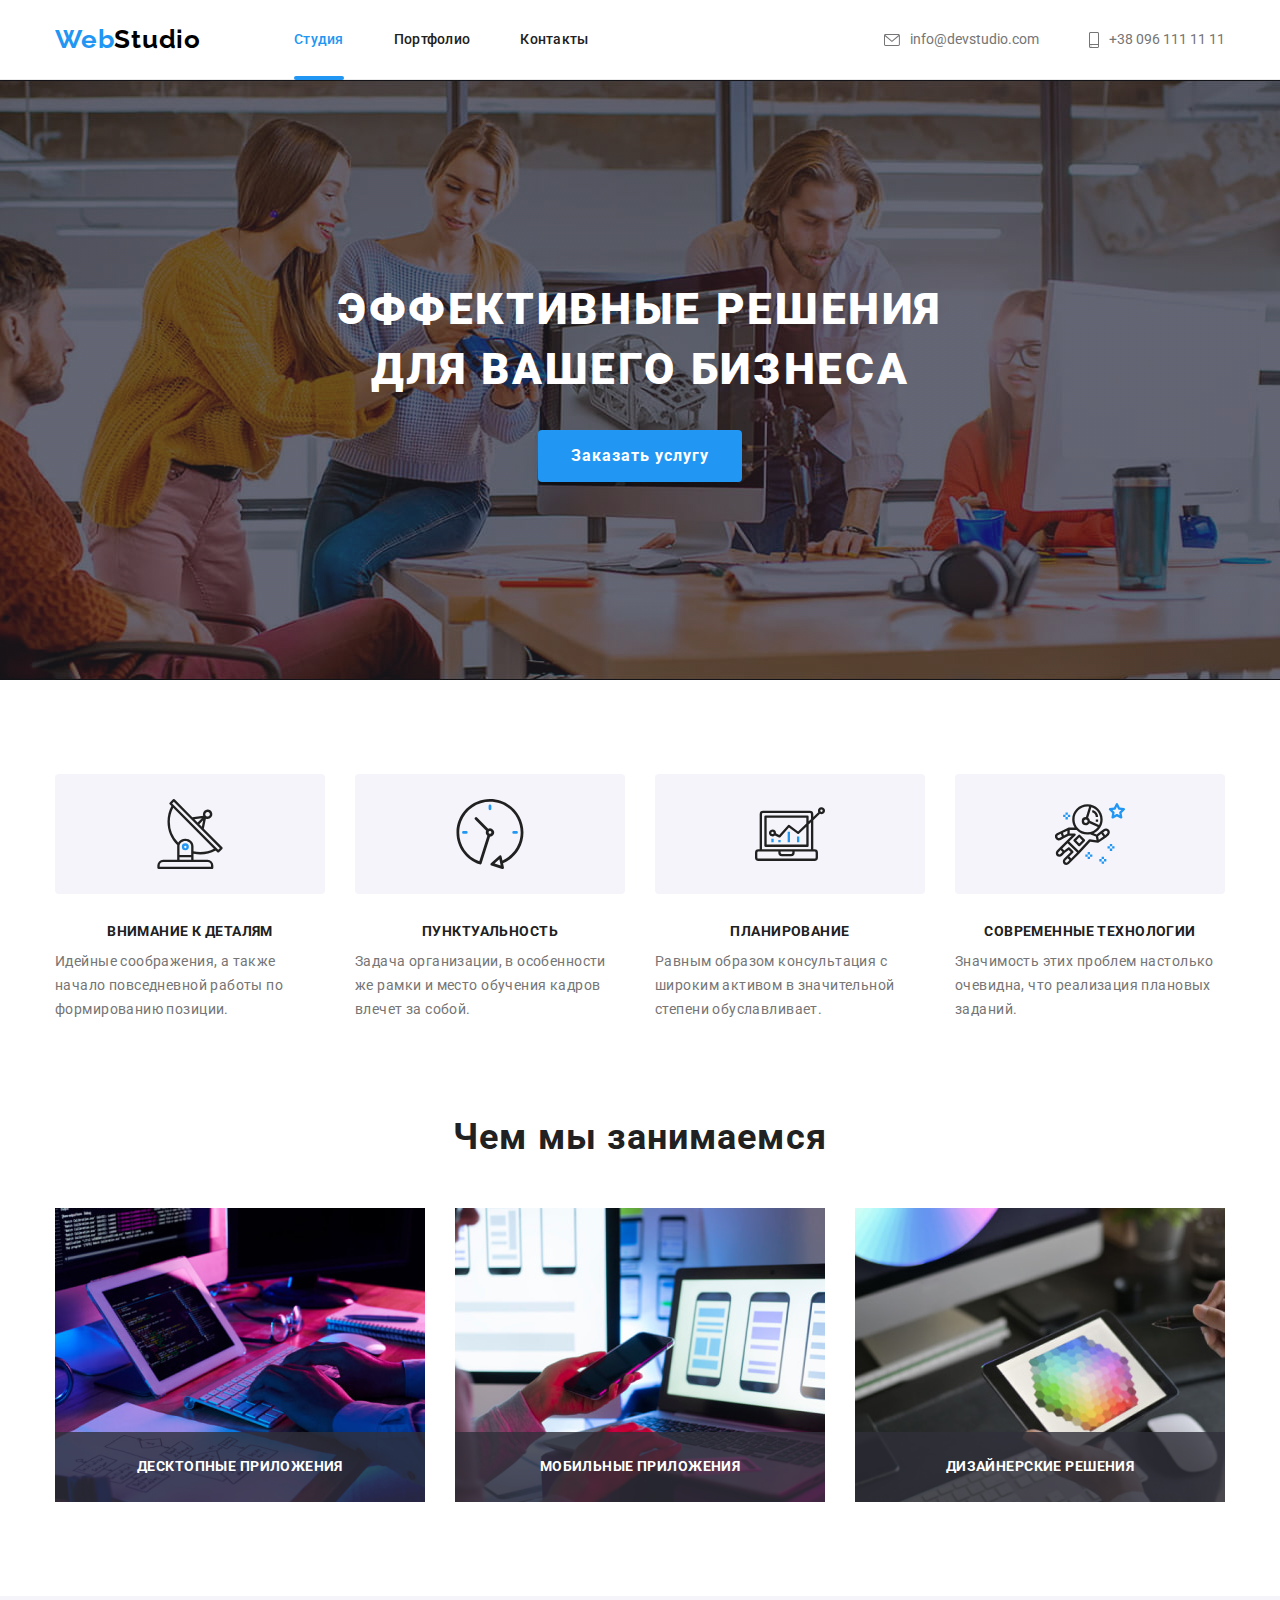
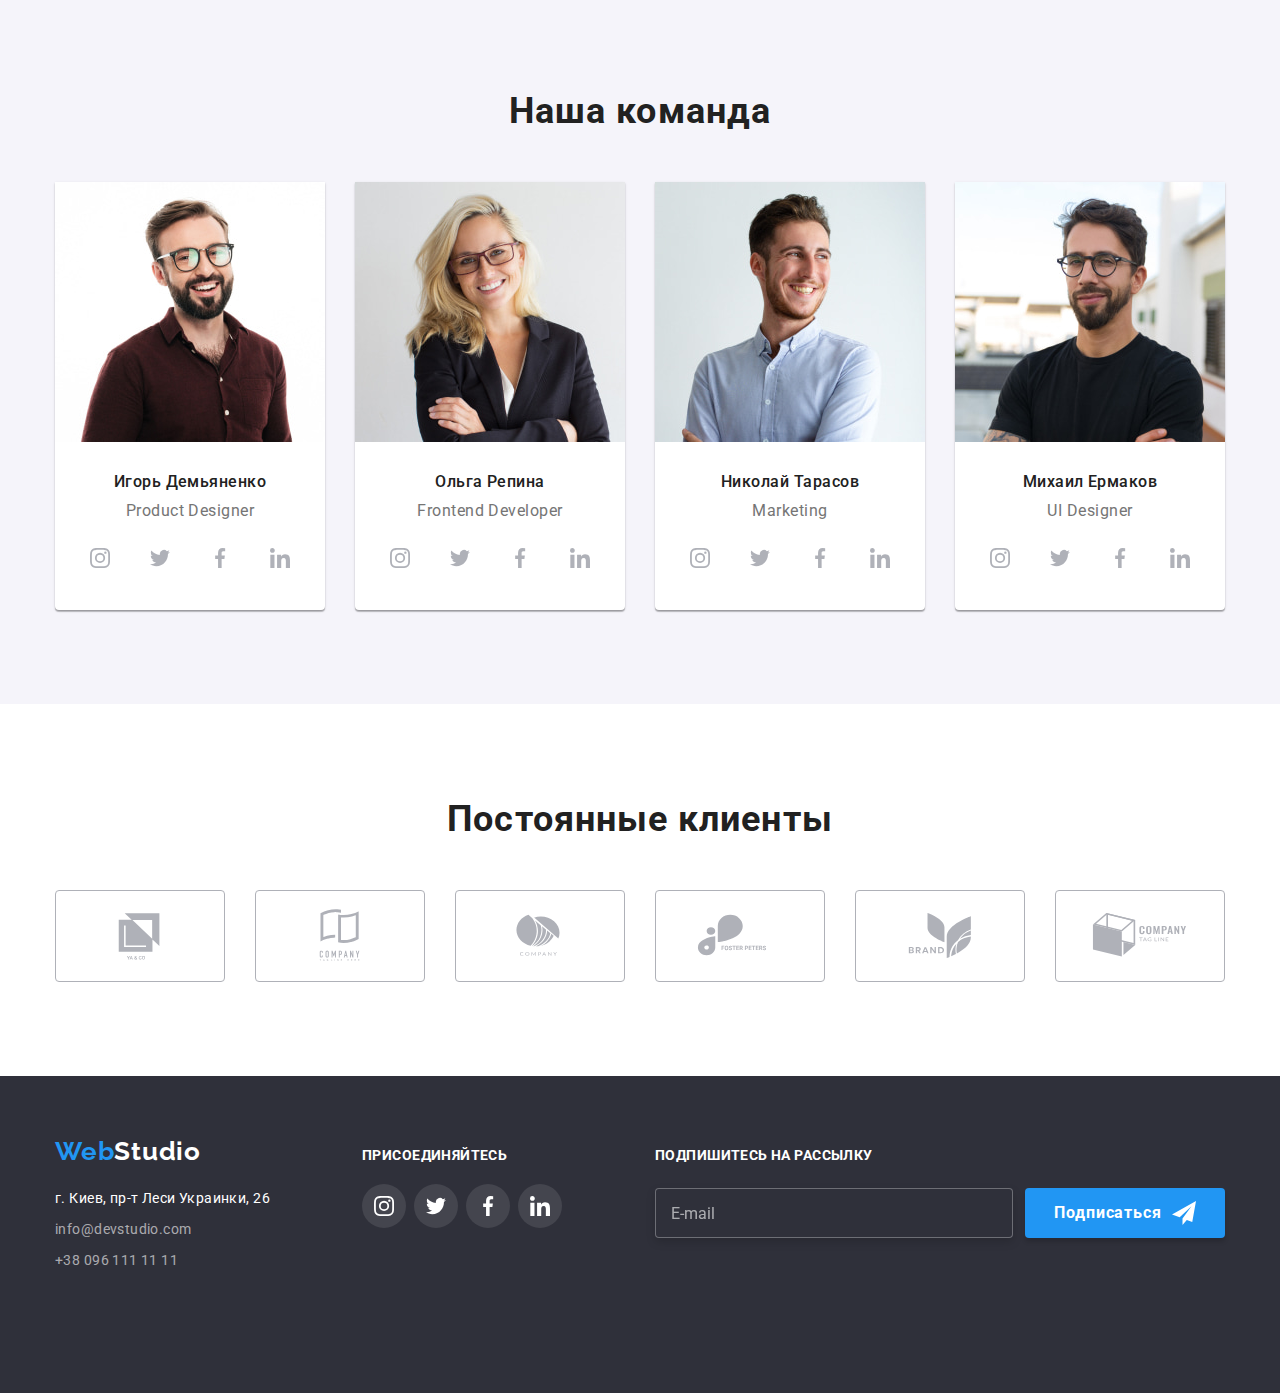
==== commit a9bf3caa: "Адаптивная верстка" ====
--- a/index.html
+++ b/index.html
@@ -21,15 +21,65 @@
     <!-- Хедер -->
     <header class="header">
       <div class="conteiner header__conteiner">
-         <div class="header__desktop-menu">
+        <!-- Мобильное меню -->
+        <div class="header__mobile">
+          <a class="logo" href="./index.html">Web<span class="logo__text">Studio</span></a>
+          <button type="button" class="mobile__button" aria-expanded="false" data-menu-button>
+            <svg class="mobile__icon" width="40" height="40" aria-label="Переключатель мобильного меню">
+              <use class="mobile__icon mobile__icon--open" href="./images/icons.svg#icon-menu"></use>
+              <use class="mobile__icon mobile__icon--close" href="./images/icons.svg#icon-menu-close"></use>
+            </svg>
+          </button>
+        </div>
+        <div class="mobile__menu" data-menu>
+          <nav class="page-nav">
+            <ul class="page-nav__list">
+              <li class="page-nav__item">
+                <a class="page-nav__link" href="./index.html">Студия</a>
+              </li>
+              <li class="page-nav__item">
+                <a class="page-nav__link" href="./portfolio.html">Портфолио</a>
+              </li>
+              <li class="page-nav__item">
+                <a class="page-nav__link" href="">Контакты</a>
+              </li>
+            </ul>
+          </nav>
+          <ul class="contacts">
+            <li class="contacts__item">
+              <a class="contacts__link" href="tel:+380961111111">
+              +38 096 111 11 11</a>
+             </li>
+             <li class="contacts__item">
+               <a class="contacts__link contacts__link--small-gray" href="mailto:info@devstudio.com">
+               info@devstudio.com</a>
+             </li>
+          </ul>
+         <ul class="social-set">
+           <li class="social-set__item">
+             <a href="" class="social-set__link">Instagram</a>
+             </li>
+           <li class="social-set__item">
+             <a href="" class="social-set__link">Twitter</a>
+           </li>
+           <li class="social-set__item">
+             <a href="" class="social-set__link">Facebook</a>
+           </li>
+           <li class="social-set__item">
+             <a href="" class="social-set__link">LinkedIn</a>
+           </li>
+         </ul>
+        </div>
+     <!-- Меню для планшета та десктопа -->
+        <div class="header__menu">
                   <nav class="page-nav">
                     <a class="logo" href="./index.html">Web<span class="logo__text">Studio</span></a>
                     <ul class="page-nav__list">
                       <li class="page-nav__item">
-                        <a class="page-nav__link" href="./index.html">Студия</a>
+                        <a class="page-nav__link page-nav__link--current" href="./index.html">Студия</a>
                       </li>
                       <li class="page-nav__item">
-                        <a class="page-nav__link  page-nav__link--current" href="./portfolio.html">Портфолио</a>
+                        <a class="page-nav__link" href="./portfolio.html">Портфолио</a>
                       </li>
                       <li class="page-nav__item">
                         <a class="page-nav__link" href="">Контакты</a>
@@ -38,7 +88,7 @@
                   </nav>
                   <ul class="contacts">
                     <li class="contacts__item">
-                      <a class="contacts__link" href="mailto:info@devstudio.com"><svg class="contacts__icon" width="16" height="16">
+                      <a class="contacts__link" href="mailto:info@devstudio.com"><svg class="contacts__icon" width="16" height="12">
                           <use href="./images/icons.svg#icon-envelope"></use>
                         </svg>
                         info@devstudio.com</a>
@@ -50,55 +100,7 @@
                         +38 096 111 11 11</a>
                     </li>
                   </ul>
-         </div>
-      
-        <!-- Мобильное меню -->
-          <div class="header__mobile-menu">
-            <a class="logo" href="./index.html">Web<span class="logo__text">Studio</span></a>
-            <div class="mobile__wrapper">
-              <svg class="mobile__icon" width="24" height="24" data-menu-button>
-                <use href="./images/icons.svg#icon-menu"></use>
-              </svg>
-            </div>
-          </div>
-          <!-- <div class="mobile__menu" aria-expanded="false" data-menu>
-                    <div class="mobile__wrapper">
-                    <svg class="mobile__icon mobile__icon--close" width="24" height="24" data-menu-button>
-                        <use href="./images/icons.svg#icon-menu-close"></use>
-                      </svg>
-                    </div>
-                      <nav class="page-nav">
-                        <ul class="page-nav__list">
-                          <li class="page-nav__item">
-                            <a class="page-nav__link page-nav__link--current" href="./index.html">Студия</a>
-                          </li>
-                          <li class="page-nav__item">
-                            <a class="page-nav__link" href="./portfolio.html">Портфолио</a>
-                          </li>
-                          <li class="page-nav__item">
-                            <a class="page-nav__link" href="">Контакты</a>
-                          </li>
-                        </ul>
-                      </nav>
-                      <ul class="contacts">
-                        <li class="contacts__item">
-                          <a class="contacts__link" href="tel:+380961111111">
-                          +38 096 111 11 11</a>
-                        </li>
-                        <li class="contacts__item">
-                          <a class="contacts__link contacts__link--small-gray" href="mailto:info@devstudio.com">
-                          info@devstudio.com</a>
-                        </li>
-                      </ul>
-                      <ul class="social-set">
-                        <li class="social-set__item">Instagram</li>
-                        <li class="social-set__item">Twitter</li>
-                        <li class="social-set__item">Facebook</li>
-                        <li class="social-set__item">LinkedIn</li>
-                      </ul>
-                  </div> -->
-</div>
-</div>
+        </div>
       </div>
     </header>
     <main>
@@ -167,7 +169,9 @@
           <ul class="business">
             <li class="business__item">
               <img class="business__img"
-                src="./images/box1.jpg"
+                srcset="./images/business/box1.jpg 1x,
+    ./images/business/box1@2x.jpg 2x"
+                src="./images/business/box1.jpg"
                 alt="человек набирает код согласно нарисованого алгоритма"
                 width="370"
                 height="294"
@@ -178,7 +182,9 @@
             </li>
             <li class="business__item">
               <img class="business__img"
-                src="./images/box2.jpg"
+                srcset="./images/business/box2.jpg 1x,
+    ./images/business/box2@2x.jpg 2x"
+                src="./images/business/box2.jpg"
                 alt="человек выбирает варианты макетов сайта для мобильных устройств"
                 width="370"
                 height="294"
@@ -189,7 +195,9 @@
             </li>
             <li class="business__item">
               <img class="business__img"
-                src="./images/box3.jpg"
+                srcset="./images/business/box3.jpg 1x,
+    ./images/business/box3@2x.jpg 2x"
+                src="./images/business/box3.jpg"
                 alt="человек с помощью планшета подбирает палитру цветов"
                 width="370"
                 height="294"
@@ -208,10 +216,13 @@
           <ul class="team">
             <li class="team__item ">
               <img class="team__img"
-                src="./images/img1.jpg"
+                srcset="./images/team/img1-270.jpg 270w,
+                ./images/team/img1-450.jpg 450w,
+                ./images/team/img1-540.jpg 540w,
+                ./images/team/img1-900.jpg 900w"
+                sizes="(min-width: 1200px) 270px, (min-width: 320px) 450px, 100%"
+                src="./images/team/img1-450.jpg"
                 alt="молодой мужчина, короткостриженый шатен с бородой, в очках, широко улыбается; бордовая рубашка, две верхние пуговицы расстегнуты"
-                width="270"
-                height="260"
               />
               <div class="team__discription">
                 <h3 class="team__title">Игорь Демьяненко</h3>
@@ -244,10 +255,13 @@
             </li>
             <li class="team__item">
               <img class="team__img"
-                src="./images/img2.jpg"
+                srcset="./images/team/img2-270.jpg 270w,
+                ./images/team/img2-450.jpg 450w,
+                ./images/team/img2-540.jpg 540w,
+                ./images/team/img2-900.jpg 900w"
+                sizes="(min-width: 1200px) 270px, (min-width: 320px) 450px, 100%"
+                src="./images/team/img2-450.jpg"
                 alt="девушка-блондинка, распущенные волосы ниже плеч зачесаны на правую сторону,  в очках, широко улыбается; черный пиджак из-под которого виднеется белая блуза, руки скрещены на груди"
-                width="270"
-                height="260"
               />
               <div class="team__discription">
                 <h3 class="team__title">Ольга Репина</h3>
@@ -278,10 +292,13 @@
             </li>
             <li class="team__item">
               <img class="team__img"
-                src="./images/img3.jpg"
+                srcset="./images/team/img3-270.jpg 270w,
+                ./images/team/img3-450.jpg 450w,
+                ./images/team/img3-540.jpg 540w,
+                ./images/team/img3-900.jpg 900w"
+                sizes="(min-width: 1200px) 270px, (min-width: 320px) 450px, 100%"
+                src="./images/team/img3-450.jpg"
                 alt="молодой мужчина, шатен с бородкой, голова вполоборота влево, широкая улыбка; светло-голубая рубашка, верхняя пуговица расстегнута, руки скрещены на груди"
-                width="270"
-                height="260"
               />
               <div class="team__discription">
                 <h3 class="team__title">Николай Тарасов</h3>
@@ -311,10 +328,13 @@
             </li>
             <li class="team__item">
               <img class="team__img"
-                src="./images/img4.jpg"
+                srcset="./images/team/img4-270.jpg 270w,
+                ./images/team/img4-450.jpg 450w,
+                ./images/team/img4-540.jpg 540w,
+                ./images/team/img4-900.jpg 900w"
+                sizes="(min-width: 1200px) 270px, (min-width: 320px) 450px, 100%"
+                src="./images/team/img4-450.jpg"
                 alt="молодой мужчина в очках, брюнет с бородой, на лице легкая улыбка; черная футболка, руки скрещены на груди"
-                width="270"
-                height="260"
               />
               <div class="team__discription">
                 <h3 class="team__title">Михаил Ермаков</h3>
--- a/css/main.min.css
+++ b/css/main.min.css
@@ -1,2 +1,2 @@
-.visually-hidden{position:absolute;white-space:nowrap;width:1px;height:1px;overflow:hidden;border:0;padding:0;clip:rect(0 0 0 0);-webkit-clip-path:inset(50%);clip-path:inset(50%);margin:-1px}ul{padding:0;margin:0;list-style-type:none}a{text-decoration:none;color:inherit}img{display:block;min-width:100%;height:auto}p{margin-top:0;margin-bottom:0}.section{padding-top:60px;padding-bottom:60px}@media screen and (min-width: 1200px){.section{padding-top:94px;padding-bottom:94px}}.section--no-padding-top{padding-top:0}.section--bgc-gray{background-color:#f5f4fa}.section__title{margin-top:0px;margin-bottom:30px;text-align:center;color:#212121;font-size:28px;line-height:1.18;letter-spacing:0.03em}@media screen and (min-width: 1200px){.section__title{margin-bottom:50px;font-size:36px;line-height:1.17}}.conteiner{margin-right:auto;margin-left:auto;padding-left:15px;padding-right:15px}@media screen and (min-width: 480px){.conteiner{width:480px}}@media screen and (min-width: 768px){.conteiner{width:768px}}@media screen and (min-width: 1200px){.conteiner{width:1200px}}.button{display:-webkit-box;display:-ms-flexbox;display:flex;-webkit-box-pack:center;-ms-flex-pack:center;justify-content:center;-webkit-box-align:center;-ms-flex-align:center;align-items:center;text-align:center;padding:0;cursor:pointer;-webkit-transition:color 250ms cubic-bezier(0.4, 0, 0.2, 1),background-color 250ms cubic-bezier(0.4, 0, 0.2, 1),-webkit-box-shadow 250ms cubic-bezier(0.4, 0, 0.2, 1);transition:color 250ms cubic-bezier(0.4, 0, 0.2, 1),background-color 250ms cubic-bezier(0.4, 0, 0.2, 1),-webkit-box-shadow 250ms cubic-bezier(0.4, 0, 0.2, 1);transition:color 250ms cubic-bezier(0.4, 0, 0.2, 1),background-color 250ms cubic-bezier(0.4, 0, 0.2, 1),box-shadow 250ms cubic-bezier(0.4, 0, 0.2, 1);transition:color 250ms cubic-bezier(0.4, 0, 0.2, 1),background-color 250ms cubic-bezier(0.4, 0, 0.2, 1),box-shadow 250ms cubic-bezier(0.4, 0, 0.2, 1),-webkit-box-shadow 250ms cubic-bezier(0.4, 0, 0.2, 1)}.button:hover,.button:focus{background-color:#2196f3;color:#fff}.button__icon--append{margin-left:10px}.socials{display:-webkit-box;display:-ms-flexbox;display:flex;-ms-flex-wrap:wrap;flex-wrap:wrap;-webkit-box-pack:center;-ms-flex-pack:center;justify-content:center}.socials__item:not(:last-child){margin-right:16px}.socials__item--10px-margin:not(:last-child){margin-right:8px}.socials__link{width:44px;height:44px;display:-webkit-box;display:-ms-flexbox;display:flex;-webkit-box-pack:center;-ms-flex-pack:center;justify-content:center;-webkit-box-align:center;-ms-flex-align:center;align-items:center;border-radius:50%;background-color:#fff;text-align:center;-webkit-transition:background-color 250ms cubic-bezier(0.4, 0, 0.2, 1);transition:background-color 250ms cubic-bezier(0.4, 0, 0.2, 1)}.socials__link:hover,.socials__link:focus{background-color:#2196f3}.socials__link--bgc-gray{background-color:rgba(255,255,255,0.1);-webkit-transition:background-color 250ms cubic-bezier(0.4, 0, 0.2, 1);transition:background-color 250ms cubic-bezier(0.4, 0, 0.2, 1)}.socials__icon{fill:#afb1b8;-webkit-transition:fill 250ms cubic-bezier(0.4, 0, 0.2, 1);transition:fill 250ms cubic-bezier(0.4, 0, 0.2, 1)}.socials__link:hover .socials__icon,.socials__link:focus .socials__icon{fill:#fff}.socials__icon--fill-white{fill:#fff}body{font-family:"Roboto",sans-serif;font-size:14px;line-height:1.71;padding-top:60px;color:#757575;background-color:#fff}@media screen and (min-width: 1200px){body{padding-top:80px}}.logo{display:inline-block;font-family:"Raleway",sans-serif;font-weight:700;font-size:24px;line-height:1.16;letter-spacing:0.03em;color:#2196f3}.logo__text{color:#000000}.logo__text--light-theme{color:#fff}.header{position:fixed;width:100%;height:60px;top:0;left:0;z-index:1;border-bottom:1px solid #ececec;background-color:#fff}.header__conteiner{position:relative;text-align:center;height:100%}.header__desktop-menu{display:none}.header__mobile-menu{display:-webkit-box;display:-ms-flexbox;display:flex;-webkit-box-pack:justify;-ms-flex-pack:justify;justify-content:space-between;-webkit-box-align:center;-ms-flex-align:center;align-items:center;height:100%}.mobile__menu{position:fixed;top:0;left:0;width:100%;padding:45px 15px 10px 15px;z-index:12;background-color:#fff}.mobile__wrapper{position:absolute;top:10px;right:15px;display:-webkit-box;display:-ms-flexbox;display:flex;width:40px;height:40px;-webkit-box-pack:center;-ms-flex-pack:center;justify-content:center;-webkit-box-align:center;-ms-flex-align:center;align-items:center;margin-left:auto}.mobile__icon{-webkit-transition:fill 250ms cubic-bezier(0.4, 0, 0.2, 1);transition:fill 250ms cubic-bezier(0.4, 0, 0.2, 1)}.mobile__icon:hover,.mobile__icon:focus{fill:#2196f3}.mobile__icon--close{opacity:1}.is-open .mobile__icon--close{opacity:0}.page-nav{text-align:start}.page-nav__link{display:block;padding-bottom:32px;color:#212121;font-weight:500;font-size:40px;line-height:1.18;letter-spacing:0.02em;-webkit-transition:color 250ms cubic-bezier(0.4, 0, 0.2, 1);transition:color 250ms cubic-bezier(0.4, 0, 0.2, 1)}.page-nav__link:hover,.page-nav__link:focus{color:#2196f3}.contacts{margin-top:300px;text-align:start}.contacts__item{margin-bottom:32px}.contacts__item:last-child{margin-bottom:64px}.contacts__link{display:-webkit-inline-box;display:-ms-inline-flexbox;display:inline-flex;-webkit-box-align:center;-ms-flex-align:center;align-items:center;color:#2196f3;font-weight:500;font-size:34px;line-height:1.18;font-style:normal;letter-spacing:0.02em;-webkit-transition:color 250ms cubic-bezier(0.4, 0, 0.2, 1);transition:color 250ms cubic-bezier(0.4, 0, 0.2, 1)}.contacts__link:hover,.contacts__link:focus{color:#2196f3}.contacts__link--small-gray{font-size:24px;line-height:1.17;letter-spacing:0.02em;color:#757575}.social-set{display:-webkit-box;display:-ms-flexbox;display:flex;-webkit-box-pack:stretch;-ms-flex-pack:stretch;justify-content:stretch;-webkit-box-align:center;-ms-flex-align:center;align-items:center}.social-set__item{font-weight:500;font-size:18px;line-height:1.22;letter-spacing:0.02em;color:#2196f3}.social-set__item:not(:first-child){padding-left:10px;border-left:1px solid rgba(33,33,33,0.2)}.social-set__item:not(:last-child){padding-right:10px}@media screen and (max-width: 1199px){.header--desktop{display:none}}@media screen and (min-width: 1200px){.page-nav{display:-webkit-box;display:-ms-flexbox;display:flex;-webkit-box-align:center;-ms-flex-align:center;align-items:center}.page-nav__list{display:-webkit-box;display:-ms-flexbox;display:flex;margin-left:93px}.page-nav__item:not(:first-child){margin-left:50px}.page-nav__link{display:block;padding-top:32px;padding-bottom:32px;color:#212121;font-weight:500;line-height:1.14;letter-spacing:0.02em;-webkit-transition:color 250ms cubic-bezier(0.4, 0, 0.2, 1);transition:color 250ms cubic-bezier(0.4, 0, 0.2, 1)}.page-nav__link:hover,.page-nav__link:focus{color:#2196f3}.page-nav__link--current{position:relative;color:#2196f3}.page-nav__link--current::after{content:'';position:absolute;left:0;bottom:-1px;width:100%;height:4px;background-color:#2196f3;border-radius:2px}.contacts{display:-webkit-box;display:-ms-flexbox;display:flex;-webkit-box-align:center;-ms-flex-align:center;align-items:center;margin-left:auto}.contacts__item:not(:first-child){margin-left:50px}.contacts__link{display:-webkit-inline-box;display:-ms-inline-flexbox;display:inline-flex;-webkit-box-align:center;-ms-flex-align:center;align-items:center;padding-top:28px;padding-bottom:28px;color:#757575;font-weight:500;font-style:normal;letter-spacing:0.02em;-webkit-transition:color 250ms cubic-bezier(0.4, 0, 0.2, 1);transition:color 250ms cubic-bezier(0.4, 0, 0.2, 1)}.contacts__link:hover,.contacts__link:focus{color:#2196f3}.contacts__icon{margin-right:10px;fill:#757575;-webkit-transition:fill 250ms cubic-bezier(0.4, 0, 0.2, 1);transition:fill 250ms cubic-bezier(0.4, 0, 0.2, 1)}.contacts__link:hover .contacts__icon,.contacts__link:focus .contacts__icon{fill:#2196f3}}.hero{margin-left:auto;margin-right:auto;padding-top:118px;padding-bottom:118px;height:400px;max-width:480px;text-align:center;background-color:#c4c4c4;background-image:-webkit-gradient(linear, left top, right top, from(rgba(47,48,58,0.4)), to(rgba(47,48,58,0.4))),url(../images/hero-Img.jpg);background-image:linear-gradient(to right, rgba(47,48,58,0.4), rgba(47,48,58,0.4)),url(../images/hero-Img.jpg);background-size:cover;background-position:center;background-repeat:no-repeat}@media screen and (min-width: 768px){.hero{max-width:768px}}@media screen and (min-width: 1200px){.hero{padding-top:200px;padding-bottom:200px;height:600px;max-width:1600px}}.hero__title{display:block;margin-right:auto;margin-left:auto;margin-top:0;margin-bottom:30px;max-width:360px;color:#fff;font-weight:900;font-size:26px;line-height:1.62;letter-spacing:0.06em;text-transform:uppercase}@media screen and (min-width: 1200px){.hero__title{max-width:700px;font-size:44px;line-height:1.36}}.hero__button{display:inline-block;padding-left:32px;padding-right:32px;padding-top:10px;padding-bottom:10px;border:1px solid transparent;border-radius:4px;-webkit-box-shadow:0px 4px 4px rgba(0,0,0,0.15);box-shadow:0px 4px 4px rgba(0,0,0,0.15);color:#fff;background-color:#2196f3;font-family:"Roboto",sans-serif;font-weight:700;font-size:16px;line-height:1.87;letter-spacing:0.06em}.hero__button:hover,.hero__button:focus{background-color:#188ce8}.features{margin-bottom:-30px}@media screen and (min-width: 768px){.features{display:-webkit-box;display:-ms-flexbox;display:flex;-webkit-box-pack:center;-ms-flex-pack:center;justify-content:center;-ms-flex-wrap:wrap;flex-wrap:wrap;margin-right:-15px;margin-left:-15px}}.features__item{margin-bottom:30px}@media screen and (max-width: 767px){.features__item{max-width:450px}}@media screen and (min-width: 768px){.features__item{width:354px;margin-right:15px;margin-left:15px}}@media screen and (min-width: 1200px){.features__item{width:270px}}.features__wrapper{height:120px;display:-webkit-box;display:-ms-flexbox;display:flex;-webkit-box-pack:center;-ms-flex-pack:center;justify-content:center;-webkit-box-align:center;-ms-flex-align:center;align-items:center;text-align:center;background:#f5f4fa;border-radius:4px}.features__title{margin-top:30px;margin-bottom:10px;font-size:14px;line-height:1.14;color:#212121;letter-spacing:0.03em;text-align:center;text-transform:uppercase}.features__discription{letter-spacing:0.03em}@media screen and (max-width: 1199px){.business__section{display:none}}.business{display:-webkit-box;display:-ms-flexbox;display:flex;-webkit-box-pack:center;-ms-flex-pack:center;justify-content:center;-ms-flex-wrap:wrap;flex-wrap:wrap}.business__item{position:relative}.business__item:not(:last-child){margin-right:30px}.business__description{position:absolute;left:0;bottom:0;width:100%;height:70px;display:-webkit-box;display:-ms-flexbox;display:flex;-webkit-box-pack:center;-ms-flex-pack:center;justify-content:center;-webkit-box-align:center;-ms-flex-align:center;align-items:center;background-color:rgba(47,48,58,0.8)}.business__title{font-size:14px;line-height:1.14;text-align:center;letter-spacing:0.03em;text-transform:uppercase;color:#fff}.business{display:-webkit-box;display:-ms-flexbox;display:flex;-webkit-box-pack:center;-ms-flex-pack:center;justify-content:center;-ms-flex-wrap:wrap;flex-wrap:wrap}.business__item{position:relative}.business__item:not(:last-child){margin-right:30px}.business__description{position:absolute;left:0;bottom:0;width:100%;height:70px;display:-webkit-box;display:-ms-flexbox;display:flex;-webkit-box-pack:center;-ms-flex-pack:center;justify-content:center;-webkit-box-align:center;-ms-flex-align:center;align-items:center;background-color:rgba(47,48,58,0.8)}.business__title{font-size:14px;line-height:1.14;text-align:center;letter-spacing:0.03em;text-transform:uppercase;color:#fff}.team{margin-bottom:-30px}@media screen and (min-width: 768px){.team{display:-webkit-box;display:-ms-flexbox;display:flex;-webkit-box-pack:center;-ms-flex-pack:center;justify-content:center;-ms-flex-wrap:wrap;flex-wrap:wrap;margin-left:-15px;margin-right:-15px}}.team__item{margin-bottom:30px;background-color:#fff;-webkit-box-shadow:0px 1px 3px rgba(0,0,0,0.12),0px 1px 1px rgba(0,0,0,0.14),0px 2px 1px rgba(0,0,0,0.2);box-shadow:0px 1px 3px rgba(0,0,0,0.12),0px 1px 1px rgba(0,0,0,0.14),0px 2px 1px rgba(0,0,0,0.2);border-radius:0px 0px 4px 4px}@media screen and (min-width: 768px){.team__item{margin-left:15px;margin-right:15px}}.team__discription{padding-top:30px;padding-bottom:30px;text-align:center;font-size:16px;line-height:1.19;letter-spacing:0.03em}.team__title{margin-top:0px;margin-bottom:10px;font-size:inherit;line-height:inherit;font-weight:500;color:#212121}.team__text{margin-top:0;margin-bottom:16px}.clients{display:-webkit-box;display:-ms-flexbox;display:flex;-webkit-box-pack:center;-ms-flex-pack:center;justify-content:center;-ms-flex-wrap:wrap;flex-wrap:wrap;margin-left:-15px;margin-right:-15px;margin-bottom:-30px}.clients__item{min-width:210px;min-height:92px;margin-left:15px;margin-right:15px;margin-bottom:30px}@media screen and (min-width: 768px){.clients__item{min-width:226px}}@media screen and (min-width: 1200px){.clients__item{min-width:170px}}.clients__link{width:100%;height:100%;display:-webkit-box;display:-ms-flexbox;display:flex;-webkit-box-pack:center;-ms-flex-pack:center;justify-content:center;-webkit-box-align:center;-ms-flex-align:center;align-items:center;border:1px solid #afb1b8;border-radius:4px;-webkit-transition:border-color 250ms cubic-bezier(0.4, 0, 0.2, 1);transition:border-color 250ms cubic-bezier(0.4, 0, 0.2, 1)}.clients__link:hover,.clients__link:focus{border-color:#2196f3}.clients__logo{fill:#afb1b8;-webkit-transition:fill 250ms cubic-bezier(0.4, 0, 0.2, 1);transition:fill 250ms cubic-bezier(0.4, 0, 0.2, 1)}.clients__link:hover .clients__logo,.clients__link:focus .clients__logo{fill:#2196f3}.footer{padding-top:60px;padding-bottom:60px;background-color:#2f303a}.footer__conteiner{text-align:center}@media screen and (min-width: 768px){.footer__conteiner{display:-webkit-box;display:-ms-flexbox;display:flex;-webkit-box-align:baseline;-ms-flex-align:baseline;align-items:baseline;-ms-flex-pack:distribute;justify-content:space-around;-ms-flex-wrap:wrap;flex-wrap:wrap}}@media screen and (min-width: 1200px){.footer__conteiner{text-align:start}}@media screen and (min-width: 1200px){.footer__contacts{-webkit-box-flex:1;-ms-flex-positive:1;flex-grow:1}}.footer__logo{margin-bottom:20px}.address__list{margin-bottom:60px}.address__item:not(:first-child){margin-top:7px}.address__map-link{font-style:normal;letter-spacing:0.03em;color:#fff}.address__link{font-style:normal;letter-spacing:0.03em;-webkit-transition:color 250ms cubic-bezier(0.4, 0, 0.2, 1);transition:color 250ms cubic-bezier(0.4, 0, 0.2, 1);color:rgba(255,255,255,0.6)}.address__link:hover,.address__link:focus{color:#2196f3}.footer__socials{display:-webkit-box;display:-ms-flexbox;display:flex;-webkit-box-orient:vertical;-webkit-box-direction:normal;-ms-flex-direction:column;flex-direction:column;-webkit-box-pack:left;-ms-flex-pack:left;justify-content:left;margin-bottom:60px}@media screen and (min-width: 1200px){.footer__socials{margin-right:93px}}.footer__title{margin-top:0;margin-bottom:20px;font-size:14px;line-height:1.14;letter-spacing:0.03em;text-transform:uppercase;color:#fff}@media screen and (min-width: 1200px){.subscription{max-width:570px}}.subscription__title{font-weight:700;line-height:1.14px;letter-spacing:0.03em;text-transform:uppercase;color:#fff}.subscription__form{margin-top:20px}@media screen and (min-width: 1200px){.subscription__form{display:-webkit-box;display:-ms-flexbox;display:flex;-webkit-box-align:center;-ms-flex-align:center;align-items:center}}.subscription__input{font-size:16px;line-height:1.25;padding-left:15px;-webkit-box-align:center;-ms-flex-align:center;align-items:center;width:100%;height:50px;color:#fff;background-color:#2f303a;border:1px solid rgba(255,255,255,0.3);-webkit-filter:drop-shadow(0px 4px 4px rgba(0,0,0,0.15));filter:drop-shadow(0px 4px 4px rgba(0,0,0,0.15));border-radius:4px}@media screen and (max-width: 1199px){.subscription__input{max-width:450px}}@media screen and (min-width: 480px){.subscription__input{width:450px}}@media screen and (min-width: 1200px){.subscription__input{max-width:100%}}.subscription__input::-webkit-input-placeholder{color:rgba(255,255,255,0.6)}.subscription__input:-ms-input-placeholder{color:rgba(255,255,255,0.6)}.subscription__input::-ms-input-placeholder{color:rgba(255,255,255,0.6)}.subscription__input::placeholder{color:rgba(255,255,255,0.6)}.subscription__button{margin-top:20px;margin-right:auto;margin-left:auto;min-width:200px;height:50px;font-weight:700;font-size:16px;line-height:1.88;letter-spacing:0.06em;color:#fff;background-color:#2196f3;border:none;border-radius:4px;-webkit-box-shadow:0px 4px 4px rgba(0,0,0,0.15);box-shadow:0px 4px 4px rgba(0,0,0,0.15)}@media screen and (min-width: 1200px){.subscription__button{margin-top:0;margin-right:0;margin-left:12px}}.subscription__button:hover,.subscription__button:focus{background-color:#188ce8}.backdrop{position:fixed;top:0;left:50%;-webkit-transform:translateX(-50%);transform:translateX(-50%);z-index:10;width:100%;height:100%;background-color:rgba(0,0,0,0.2);opacity:1;-webkit-transition:opacity 250ms cubic-bezier(0.4, 0, 0.2, 1);transition:opacity 250ms cubic-bezier(0.4, 0, 0.2, 1)}.is-hidden{opacity:0;visibility:hidden;pointer-events:none}.modal-box{-webkit-transform:translate(-50%, -50%) scale(0.5);transform:translate(-50%, -50%) scale(0.5)}.modal-box{position:absolute;top:50%;left:50%;-webkit-transform:translate(-50%, -50%) scale(1);transform:translate(-50%, -50%) scale(1);background-color:#fff;-webkit-transition:-webkit-transform 250ms cubic-bezier(0.4, 0, 0.2, 1);transition:-webkit-transform 250ms cubic-bezier(0.4, 0, 0.2, 1);transition:transform 250ms cubic-bezier(0.4, 0, 0.2, 1);transition:transform 250ms cubic-bezier(0.4, 0, 0.2, 1), -webkit-transform 250ms cubic-bezier(0.4, 0, 0.2, 1)}@media screen and (max-width: 479px){.modal-box{width:100%;height:100%}}@media screen and (min-width: 480px){.modal-box{width:450px;height:609px}}@media screen and (min-width: 1200px){.modal-box{width:528px;height:581px}}.modal-box__wrapper{display:-webkit-box;display:-ms-flexbox;display:flex;-webkit-box-orient:vertical;-webkit-box-direction:normal;-ms-flex-direction:column;flex-direction:column;width:100%;height:100%;padding:40px 15px;font-size:12px;line-height:1.17;letter-spacing:0.01em;color:#757575}@media screen and (min-width: 480px){.modal-box__wrapper{padding:40px}}.modal-box__title{margin-bottom:12px;font-weight:700;font-size:20px;line-height:1.15;text-align:center;letter-spacing:0.03em;color:#212121}.close-button{position:absolute;top:8px;right:8px;min-width:30px;min-height:30px;background:#fff;border:1px solid rgba(0,0,0,0.1);border-radius:50%;-webkit-transition:background-color 250ms cubic-bezier(0.4, 0, 0.2, 1);transition:background-color 250ms cubic-bezier(0.4, 0, 0.2, 1)}.close-button:hover,.close-button:focus{background:#fff}.close-button__icon{fill:#212121;-webkit-transition:fill 250ms cubic-bezier(0.4, 0, 0.2, 1);transition:fill 250ms cubic-bezier(0.4, 0, 0.2, 1)}.close-button:hover .close-button__icon,.close-button:focus .close-button__icon{fill:#2196f3}.form__field{margin-bottom:10px}.form__label{display:block;margin-bottom:4px}.form__wrapper{position:relative}.form__input{width:100%;height:40px;-webkit-box-align:center;-ms-flex-align:center;align-items:center;padding-left:42px;border:1px solid rgba(33,33,33,0.2);border-radius:4px;outline:none;-webkit-transition:border 250ms cubic-bezier(0.4, 0, 0.2, 1);transition:border 250ms cubic-bezier(0.4, 0, 0.2, 1)}.form__field:focus-within .form__input{border:1px solid #2196f3}.form__icon{position:absolute;top:50%;left:12px;-webkit-transform:translateY(-50%);transform:translateY(-50%);fill:#212121;-webkit-transition:fill 250ms cubic-bezier(0.4, 0, 0.2, 1);transition:fill 250ms cubic-bezier(0.4, 0, 0.2, 1)}.form__field:focus-within .form__icon{fill:#2196f3}.form__comment{margin-bottom:0}.form__textarea{display:block;width:100%;min-height:120px;resize:none;padding:12px;font-size:14px;line-height:1.14;letter-spacing:0.01em;border:1px solid rgba(33,33,33,0.2);border-radius:4px;outline:none;-webkit-transition:border 250ms cubic-bezier(0.4, 0, 0.2, 1);transition:border 250ms cubic-bezier(0.4, 0, 0.2, 1)}.form__textarea::-webkit-input-placeholder{font-size:14px;line-height:1.14;letter-spacing:0.01em;color:rgba(117,117,117,0.5)}.form__textarea:-ms-input-placeholder{font-size:14px;line-height:1.14;letter-spacing:0.01em;color:rgba(117,117,117,0.5)}.form__textarea::-ms-input-placeholder{font-size:14px;line-height:1.14;letter-spacing:0.01em;color:rgba(117,117,117,0.5)}.form__textarea::placeholder{font-size:14px;line-height:1.14;letter-spacing:0.01em;color:rgba(117,117,117,0.5)}.form__comment:focus-within .form__textarea{border:1px solid #2196f3}.checkbox__label{display:-webkit-box;display:-ms-flexbox;display:flex;-webkit-box-pack:center;-ms-flex-pack:center;justify-content:center;-webkit-box-align:center;-ms-flex-align:center;align-items:center}.checkbox{margin-top:20px;font-size:12px;line-height:1.17;letter-spacing:0.03em}@media screen and (max-width: 479px){.checkbox{font-size:9px;line-height:1.1}}@media screen and (min-width: 1200px){.checkbox{font-size:14px;line-height:1.71}}.checkbox__icon{margin-right:4px;width:15px;height:15px;border:2px solid #212121;border-radius:4px;-webkit-transition:background-color 250ms cubic-bezier(0.4, 0, 0.2, 1),-webkit-box-shadow 250ms cubic-bezier(0.4, 0, 0.2, 1);transition:background-color 250ms cubic-bezier(0.4, 0, 0.2, 1),-webkit-box-shadow 250ms cubic-bezier(0.4, 0, 0.2, 1);transition:box-shadow 250ms cubic-bezier(0.4, 0, 0.2, 1),background-color 250ms cubic-bezier(0.4, 0, 0.2, 1);transition:box-shadow 250ms cubic-bezier(0.4, 0, 0.2, 1),background-color 250ms cubic-bezier(0.4, 0, 0.2, 1),-webkit-box-shadow 250ms cubic-bezier(0.4, 0, 0.2, 1)}.checkbox__input:focus+.checkbox__icon{-webkit-box-shadow:0 0 0 2px #2196f3;box-shadow:0 0 0 2px #2196f3}.checkbox__input:checked:focus+.checkbox__icon{-webkit-box-shadow:0 0 0 2px #212121;box-shadow:0 0 0 2px #212121}.checkbox__input:checked+.checkbox__icon{border-color:#2196f3;background-color:#2196f3;background-image:url(../images/icon-checked.svg);background-size:contain;background-repeat:no-repeat;background-origin:border-box}.policy{margin-left:4px;color:#2196f3;text-decoration:underline}.button__wrapper{display:-webkit-box;display:-ms-flexbox;display:flex;-webkit-box-pack:center;-ms-flex-pack:center;justify-content:center;-webkit-box-align:center;-ms-flex-align:center;align-items:center;margin-top:30px}.form__button{width:200px;height:50px;font-weight:700;font-size:16px;line-height:1.88;letter-spacing:0.06em;color:#fff;background-color:#2196f3;border:none;border-radius:4px;-webkit-box-shadow:0px 4px 4px rgba(0,0,0,0.15);box-shadow:0px 4px 4px rgba(0,0,0,0.15)}.form__button:hover,.form__button:focus{background-color:#188ce8}.filter{display:-webkit-box;display:-ms-flexbox;display:flex;-ms-flex-wrap:wrap;flex-wrap:wrap;margin-right:-4px;margin-left:-4px;margin-bottom:35px}@media screen and (min-width: 768px){.filter{-webkit-box-pack:center;-ms-flex-pack:center;justify-content:center}}.filter__button{padding:6px 22px;margin-right:4px;margin-left:4px;margin-bottom:15px;border:1px solid transparent;border-radius:4px;color:#212121;background-color:#f5f4fa;font-family:"Roboto",sans-serif;font-weight:500;font-size:16px;line-height:1.62;letter-spacing:0.03em}.filter__button:hover,.filter__button:focus{color:#fff;-webkit-box-shadow:0px 3px 1px rgba(0,0,0,0.1),0px 1px 2px rgba(0,0,0,0.08),0px 2px 2px rgba(0,0,0,0.12);box-shadow:0px 3px 1px rgba(0,0,0,0.1),0px 1px 2px rgba(0,0,0,0.08),0px 2px 2px rgba(0,0,0,0.12)}.filter__item:not(:last-child){margin-right:8px}.projects{display:-webkit-box;display:-ms-flexbox;display:flex;-webkit-box-pack:center;-ms-flex-pack:center;justify-content:center;-ms-flex-wrap:wrap;flex-wrap:wrap;margin-bottom:-30px}@media screen and (min-width: 768px){.projects{margin-left:-15px;margin-right:-15px}}.projects__item{margin-bottom:30px;background:#fff}@media screen and (min-width: 768px){.projects__item{margin-left:15px;margin-right:15px}}.projects__link{display:inline-block;-webkit-transition:-webkit-box-shadow 250ms cubic-bezier(0.4, 0, 0.2, 1);transition:-webkit-box-shadow 250ms cubic-bezier(0.4, 0, 0.2, 1);transition:box-shadow 250ms cubic-bezier(0.4, 0, 0.2, 1);transition:box-shadow 250ms cubic-bezier(0.4, 0, 0.2, 1), -webkit-box-shadow 250ms cubic-bezier(0.4, 0, 0.2, 1)}.projects__link:hover,.projects__link:focus{-webkit-box-shadow:0px 1px 1px rgba(0,0,0,0.12),0px 4px 4px rgba(0,0,0,0.06),1px 4px 6px rgba(0,0,0,0.16);box-shadow:0px 1px 1px rgba(0,0,0,0.12),0px 4px 4px rgba(0,0,0,0.06),1px 4px 6px rgba(0,0,0,0.16)}.projects__thumb{position:relative;overflow:hidden}.projects__box{padding:20px 24px;border:1px solid #eeeeee;border-top:0px}.projects__title{margin-top:0;margin-bottom:4px;font-size:18px;line-height:2;letter-spacing:0.06em;color:#212121}.projects__type{font-size:16px;line-height:1.87;letter-spacing:0.03em}.projects__overlay{position:absolute;top:0;left:0;display:-webkit-box;display:-ms-flexbox;display:flex;padding-left:24px;padding-right:24px;-webkit-box-pack:center;-ms-flex-pack:center;justify-content:center;-webkit-box-align:center;-ms-flex-align:center;align-items:center;width:100%;height:294px;background-color:rgba(33,150,243,0.9);-webkit-transform:translateY(101%);transform:translateY(101%);-webkit-transition:-webkit-transform 250ms cubic-bezier(0.4, 0, 0.2, 1);transition:-webkit-transform 250ms cubic-bezier(0.4, 0, 0.2, 1);transition:transform 250ms cubic-bezier(0.4, 0, 0.2, 1);transition:transform 250ms cubic-bezier(0.4, 0, 0.2, 1), -webkit-transform 250ms cubic-bezier(0.4, 0, 0.2, 1)}.projects__link:hover .projects__overlay,.projects__link:focus .projects__overlay{-webkit-transform:translateY(0);transform:translateY(0)}.projects__discription{font-size:18px;line-height:1.56;letter-spacing:0.03em;color:#fff}
+.visually-hidden{position:absolute;white-space:nowrap;width:1px;height:1px;overflow:hidden;border:0;padding:0;clip:rect(0 0 0 0);-webkit-clip-path:inset(50%);clip-path:inset(50%);margin:-1px}ul{padding:0;margin:0;list-style-type:none}a{text-decoration:none;color:inherit}img{display:block;max-width:100%;height:auto}p{margin-top:0;margin-bottom:0}.section{padding-top:60px;padding-bottom:60px}@media screen and (min-width: 1200px){.section{padding-top:94px;padding-bottom:94px}}.section--no-padding-top{padding-top:0}.section--bgc-gray{background-color:#f5f4fa}.section__title{margin-top:0px;margin-bottom:30px;text-align:center;color:#212121;font-size:28px;line-height:1.18;letter-spacing:0.03em}@media screen and (min-width: 1200px){.section__title{margin-bottom:50px;font-size:36px;line-height:1.17}}.conteiner{margin-right:auto;margin-left:auto;padding-left:15px;padding-right:15px}@media screen and (min-width: 480px){.conteiner{width:480px}}@media screen and (min-width: 768px){.conteiner{width:768px}}@media screen and (min-width: 1200px){.conteiner{width:1200px}}.button{display:-webkit-box;display:-ms-flexbox;display:flex;-webkit-box-pack:center;-ms-flex-pack:center;justify-content:center;-webkit-box-align:center;-ms-flex-align:center;align-items:center;text-align:center;padding:0;cursor:pointer;-webkit-transition:color 250ms cubic-bezier(0.4, 0, 0.2, 1),background-color 250ms cubic-bezier(0.4, 0, 0.2, 1),-webkit-box-shadow 250ms cubic-bezier(0.4, 0, 0.2, 1);transition:color 250ms cubic-bezier(0.4, 0, 0.2, 1),background-color 250ms cubic-bezier(0.4, 0, 0.2, 1),-webkit-box-shadow 250ms cubic-bezier(0.4, 0, 0.2, 1);transition:color 250ms cubic-bezier(0.4, 0, 0.2, 1),background-color 250ms cubic-bezier(0.4, 0, 0.2, 1),box-shadow 250ms cubic-bezier(0.4, 0, 0.2, 1);transition:color 250ms cubic-bezier(0.4, 0, 0.2, 1),background-color 250ms cubic-bezier(0.4, 0, 0.2, 1),box-shadow 250ms cubic-bezier(0.4, 0, 0.2, 1),-webkit-box-shadow 250ms cubic-bezier(0.4, 0, 0.2, 1)}.button:hover,.button:focus{background-color:#2196f3;color:#fff}.button__icon--append{margin-left:10px}.socials{display:-webkit-box;display:-ms-flexbox;display:flex;-ms-flex-wrap:wrap;flex-wrap:wrap;-webkit-box-pack:center;-ms-flex-pack:center;justify-content:center}.socials__item:not(:last-child){margin-right:16px}.socials__item--10px-margin:not(:last-child){margin-right:8px}.socials__link{width:44px;height:44px;display:-webkit-box;display:-ms-flexbox;display:flex;-webkit-box-pack:center;-ms-flex-pack:center;justify-content:center;-webkit-box-align:center;-ms-flex-align:center;align-items:center;border-radius:50%;background-color:#fff;text-align:center;-webkit-transition:background-color 250ms cubic-bezier(0.4, 0, 0.2, 1);transition:background-color 250ms cubic-bezier(0.4, 0, 0.2, 1)}.socials__link:hover,.socials__link:focus{background-color:#2196f3}.socials__link--bgc-gray{background-color:rgba(255,255,255,0.1);-webkit-transition:background-color 250ms cubic-bezier(0.4, 0, 0.2, 1);transition:background-color 250ms cubic-bezier(0.4, 0, 0.2, 1)}.socials__icon{fill:#afb1b8;-webkit-transition:fill 250ms cubic-bezier(0.4, 0, 0.2, 1);transition:fill 250ms cubic-bezier(0.4, 0, 0.2, 1)}.socials__link:hover .socials__icon,.socials__link:focus .socials__icon{fill:#fff}.socials__icon--fill-white{fill:#fff}body{font-family:"Roboto",sans-serif;font-size:14px;line-height:1.71;padding-top:60px;color:#757575;background-color:#fff}@media screen and (min-width: 768px){body{padding-top:80px}}.logo{display:inline-block;font-family:"Raleway",sans-serif;font-weight:700;font-size:24px;line-height:1.16;letter-spacing:0.03em;color:#2196f3}@media screen and (min-width: 1200px){.logo{font-size:26px;line-height:1.2}}.logo__text{color:#000000}.logo__text--light-theme{color:#fff}.header{position:fixed;width:100%;height:60px;top:0;left:0;z-index:1;border-bottom:1px solid #ececec;background-color:#fff}@media screen and (min-width: 768px){.header{height:80px}}.header__conteiner{position:relative;height:100%}.header__mobile{display:-webkit-box;display:-ms-flexbox;display:flex;-webkit-box-pack:justify;-ms-flex-pack:justify;justify-content:space-between;-webkit-box-align:center;-ms-flex-align:center;align-items:center;height:100%}@media screen and (min-width: 768px){.header__mobile{display:none}}.mobile__button{position:relative;z-index:99;display:-webkit-box;display:-ms-flexbox;display:flex;-webkit-box-pack:center;-ms-flex-pack:center;justify-content:center;-webkit-box-align:center;-ms-flex-align:center;align-items:center;text-align:center;padding:0;margin-left:auto;background-color:transparent;border-color:transparent;cursor:pointer}.mobile__icon{-webkit-transition:fill 250ms cubic-bezier(0.4, 0, 0.2, 1);transition:fill 250ms cubic-bezier(0.4, 0, 0.2, 1)}.mobile__icon:hover,.mobile__icon:focus{fill:#2196f3}.mobile__icon--close{display:none}.is-active .mobile__icon--close{display:block}.is-active .mobile__icon--open{display:none}.mobile__menu{display:none;position:fixed;top:0;left:0;width:100%;height:100vh;padding:48px 40px;z-index:5;background-color:#fff}@media screen and (max-width: 380px){.mobile__menu{padding:48px 15px 15px}}.mobile__menu.is-open{display:block}@media screen and (max-width: 480px){.page-nav__item:not(:last-child){padding-bottom:32px}}.page-nav__link{display:block;color:#212121;font-weight:500;font-size:40px;line-height:1.18;letter-spacing:0.02em;-webkit-transition:color 250ms cubic-bezier(0.4, 0, 0.2, 1);transition:color 250ms cubic-bezier(0.4, 0, 0.2, 1)}.page-nav__link:hover,.page-nav__link:focus{color:#2196f3}@media screen and (max-width: 767px){.contacts{margin-top:calc(100vh - 496px)}.contacts__item{margin-bottom:32px;font-weight:500;font-size:34px;line-height:1.18;font-style:normal;letter-spacing:0.02em;color:#2196f3}.contacts__item:last-child{margin-bottom:64px}}.contacts__link{display:-webkit-inline-box;display:-ms-inline-flexbox;display:inline-flex;-webkit-box-align:center;-ms-flex-align:center;align-items:center;-webkit-transition:color 250ms cubic-bezier(0.4, 0, 0.2, 1);transition:color 250ms cubic-bezier(0.4, 0, 0.2, 1)}.contacts__link:hover,.contacts__link:focus{color:#2196f3}.contacts__link--small-gray{font-size:24px;line-height:1.17;letter-spacing:0.02em;color:#757575}.social-set{display:-webkit-box;display:-ms-flexbox;display:flex;-ms-flex-wrap:wrap;flex-wrap:wrap;-webkit-box-pack:stretch;-ms-flex-pack:stretch;justify-content:stretch;-webkit-box-align:center;-ms-flex-align:center;align-items:center}.social-set__item{font-weight:500;font-size:18px;line-height:1.22;letter-spacing:0.02em;color:#2196f3}.social-set__item:not(:last-child){padding-right:10px}.social-set__item:not(:first-child){padding-left:10px;border-left:1px solid rgba(33,33,33,0.2)}@media screen and (max-width: 380px){.contacts__item{font-size:24px;line-height:1.18}}@media screen and (max-width: 479px){.social-set__item{-ms-flex-preferred-size:calc((100%-70px)/2);flex-basis:calc((100%-70px)/2);margin-bottom:10px}.social-set__item:nth-child(2n){padding-left:20%}.social-set__item:not(:nth-child(2n)){padding:0;border:none}}@media screen and (max-width: 768px){.header__menu{display:none}}@media screen and (min-width: 768px){.header__menu{display:-webkit-box;display:-ms-flexbox;display:flex}.page-nav{display:-webkit-box;display:-ms-flexbox;display:flex;-webkit-box-align:center;-ms-flex-align:center;align-items:center}.page-nav__list{display:-webkit-box;display:-ms-flexbox;display:flex;margin-left:88px}.page-nav__item:not(:first-child){margin-left:50px}.page-nav__link{display:block;padding-top:32px;padding-bottom:32px;color:#212121;font-weight:500;font-size:14px;line-height:1.14;letter-spacing:0.02em;-webkit-transition:color 250ms cubic-bezier(0.4, 0, 0.2, 1);transition:color 250ms cubic-bezier(0.4, 0, 0.2, 1)}.page-nav__link:hover,.page-nav__link:focus{color:#2196f3}.page-nav__link--current{position:relative;color:#2196f3}.page-nav__link--current::after{content:'';position:absolute;left:0;bottom:0;width:100%;height:4px;background-color:#2196f3;border-radius:2px}}@media screen and (min-width: 768px) and (max-width: 1199px){.contacts{padding:0;padding-top:20px;margin:0;margin-left:auto;font-size:12px;line-height:1.17;color:#757575}.contacts__item:not(:first-child){margin-top:10px}}.contacts__icon{margin-right:10px;fill:#757575;-webkit-transition:fill 250ms cubic-bezier(0.4, 0, 0.2, 1);transition:fill 250ms cubic-bezier(0.4, 0, 0.2, 1)}.contacts__link:hover .contacts__icon,.contacts__link:focus .contacts__icon{fill:#2196f3}@media screen and (min-width: 1200px){.page-nav__list{margin-left:93px}.contacts{display:-webkit-box;display:-ms-flexbox;display:flex;-webkit-box-align:center;-ms-flex-align:center;align-items:center;margin:0;margin-left:auto}.contacts__item:not(:first-child){margin-left:50px}.contacts__link{font-size:14px;line-height:1.14;padding-top:32px;padding-bottom:32px}}.hero{margin-left:auto;margin-right:auto;padding-top:118px;padding-bottom:118px;height:400px;max-width:480px;text-align:center;background-color:#c4c4c4;background-image:-webkit-gradient(linear, left top, right top, from(rgba(47,48,58,0.4)), to(rgba(47,48,58,0.4))),url(../images/hero/Hero-Img-480.jpg);background-image:linear-gradient(to right, rgba(47,48,58,0.4), rgba(47,48,58,0.4)),url(../images/hero/Hero-Img-480.jpg);background-size:cover;background-position:center;background-repeat:no-repeat}@media screen and (min-device-pixel-ratio: 2), (-webkit-min-device-pixel-ratio: 2), (min-resolution: 192dpi), (min-resolution: 2dppx){.hero{background-image:-webkit-gradient(linear, left top, right top, from(rgba(47,48,58,0.4)), to(rgba(47,48,58,0.4))),url(../images/hero/Hero-Img@2x-480.jpg);background-image:linear-gradient(to right, rgba(47,48,58,0.4), rgba(47,48,58,0.4)),url(../images/hero/Hero-Img@2x-480.jpg)}}@media screen and (min-width: 768px){.hero{max-width:768px;background-image:-webkit-gradient(linear, left top, right top, from(rgba(47,48,58,0.4)), to(rgba(47,48,58,0.4))),url(../images/hero/Hero-Img-768.jpg);background-image:linear-gradient(to right, rgba(47,48,58,0.4), rgba(47,48,58,0.4)),url(../images/hero/Hero-Img-768.jpg);background-size:cover;background-position:center;background-repeat:no-repeat}}@media screen and (min-width: 768px) and (min-device-pixel-ratio: 2), screen and (min-width: 768px) and (-webkit-min-device-pixel-ratio: 2), screen and (min-width: 768px) and (min-resolution: 192dpi), screen and (min-width: 768px) and (min-resolution: 2dppx){.hero{background-image:-webkit-gradient(linear, left top, right top, from(rgba(47,48,58,0.4)), to(rgba(47,48,58,0.4))),url(../images/hero/Hero-Img@2x-768.jpg);background-image:linear-gradient(to right, rgba(47,48,58,0.4), rgba(47,48,58,0.4)),url(../images/hero/Hero-Img@2x-768.jpg)}}@media screen and (min-width: 1200px){.hero{padding-top:200px;padding-bottom:200px;height:600px;max-width:1600px;background-image:-webkit-gradient(linear, left top, right top, from(rgba(47,48,58,0.4)), to(rgba(47,48,58,0.4))),url(../images/hero/Hero-Img-1600.jpg);background-image:linear-gradient(to right, rgba(47,48,58,0.4), rgba(47,48,58,0.4)),url(../images/hero/Hero-Img-1600.jpg);background-size:cover;background-position:center;background-repeat:no-repeat}}@media screen and (min-width: 1200px) and (min-device-pixel-ratio: 2), screen and (min-width: 1200px) and (-webkit-min-device-pixel-ratio: 2), screen and (min-width: 1200px) and (min-resolution: 192dpi), screen and (min-width: 1200px) and (min-resolution: 2dppx){.hero{background-image:-webkit-gradient(linear, left top, right top, from(rgba(47,48,58,0.4)), to(rgba(47,48,58,0.4))),url(../images/hero/Hero-Img@2x-1600.jpg);background-image:linear-gradient(to right, rgba(47,48,58,0.4), rgba(47,48,58,0.4)),url(../images/hero/Hero-Img@2x-1600.jpg)}}.hero__title{display:block;margin-right:auto;margin-left:auto;margin-top:0;margin-bottom:30px;max-width:360px;color:#fff;font-weight:900;font-size:26px;line-height:1.62;letter-spacing:0.06em;text-transform:uppercase}@media screen and (min-width: 1200px){.hero__title{max-width:700px;font-size:44px;line-height:1.36}}.hero__button{display:inline-block;padding-left:32px;padding-right:32px;padding-top:10px;padding-bottom:10px;border:1px solid transparent;border-radius:4px;-webkit-box-shadow:0px 4px 4px rgba(0,0,0,0.15);box-shadow:0px 4px 4px rgba(0,0,0,0.15);color:#fff;background-color:#2196f3;font-family:"Roboto",sans-serif;font-weight:700;font-size:16px;line-height:1.87;letter-spacing:0.06em}.hero__button:hover,.hero__button:focus{background-color:#188ce8}.features{margin-bottom:-30px}@media screen and (min-width: 768px){.features{display:-webkit-box;display:-ms-flexbox;display:flex;-webkit-box-pack:center;-ms-flex-pack:center;justify-content:center;-ms-flex-wrap:wrap;flex-wrap:wrap;margin-right:-15px;margin-left:-15px}}.features__item{margin-bottom:30px}@media screen and (max-width: 767px){.features__item{max-width:450px}}@media screen and (min-width: 768px){.features__item{width:354px;margin-right:15px;margin-left:15px}}@media screen and (min-width: 1200px){.features__item{width:270px}}.features__wrapper{height:120px;display:-webkit-box;display:-ms-flexbox;display:flex;-webkit-box-pack:center;-ms-flex-pack:center;justify-content:center;-webkit-box-align:center;-ms-flex-align:center;align-items:center;text-align:center;background:#f5f4fa;border-radius:4px}.features__title{margin-top:30px;margin-bottom:10px;font-size:14px;line-height:1.14;color:#212121;letter-spacing:0.03em;text-align:center;text-transform:uppercase}.features__discription{letter-spacing:0.03em}@media screen and (max-width: 1199px){.business__section{display:none}}.business{display:-webkit-box;display:-ms-flexbox;display:flex;-webkit-box-pack:center;-ms-flex-pack:center;justify-content:center;-ms-flex-wrap:wrap;flex-wrap:wrap}.business__item{position:relative}.business__item:not(:last-child){margin-right:30px}.business__description{position:absolute;left:0;bottom:0;width:100%;height:70px;display:-webkit-box;display:-ms-flexbox;display:flex;-webkit-box-pack:center;-ms-flex-pack:center;justify-content:center;-webkit-box-align:center;-ms-flex-align:center;align-items:center;background-color:rgba(47,48,58,0.8)}.business__title{font-size:14px;line-height:1.14;text-align:center;letter-spacing:0.03em;text-transform:uppercase;color:#fff}.business{display:-webkit-box;display:-ms-flexbox;display:flex;-webkit-box-pack:center;-ms-flex-pack:center;justify-content:center;-ms-flex-wrap:wrap;flex-wrap:wrap}.business__item{position:relative}.business__item:not(:last-child){margin-right:30px}.business__description{position:absolute;left:0;bottom:0;width:100%;height:70px;display:-webkit-box;display:-ms-flexbox;display:flex;-webkit-box-pack:center;-ms-flex-pack:center;justify-content:center;-webkit-box-align:center;-ms-flex-align:center;align-items:center;background-color:rgba(47,48,58,0.8)}.business__title{font-size:14px;line-height:1.14;text-align:center;letter-spacing:0.03em;text-transform:uppercase;color:#fff}.team{margin-bottom:-30px}@media screen and (min-width: 768px){.team{display:-webkit-box;display:-ms-flexbox;display:flex;-webkit-box-pack:center;-ms-flex-pack:center;justify-content:center}}@media screen and (min-width: 768px) and (max-width: 1199px){.team{-ms-flex-wrap:wrap;flex-wrap:wrap;margin-left:-15px;margin-right:-15px}}.team__item{margin-bottom:30px;background-color:#fff;-webkit-box-shadow:0px 1px 3px rgba(0,0,0,0.12),0px 1px 1px rgba(0,0,0,0.14),0px 2px 1px rgba(0,0,0,0.2);box-shadow:0px 1px 3px rgba(0,0,0,0.12),0px 1px 1px rgba(0,0,0,0.14),0px 2px 1px rgba(0,0,0,0.2);border-radius:0px 0px 4px 4px}@media screen and (min-width: 768px) and (max-width: 1199px){.team__item{margin-left:15px;margin-right:15px;-ms-flex-preferred-size:calc((100% - 60px)/2);flex-basis:calc((100% - 60px)/2)}}@media screen and (min-width: 1200px){.team__item:not(:last-child){margin-right:30px}}.team__discription{padding-top:30px;padding-bottom:30px;text-align:center;font-size:16px;line-height:1.19;letter-spacing:0.03em}.team__title{margin-top:0px;margin-bottom:10px;font-size:inherit;line-height:inherit;font-weight:500;color:#212121}.team__text{margin-top:0;margin-bottom:16px}.clients{display:-webkit-box;display:-ms-flexbox;display:flex;-webkit-box-pack:center;-ms-flex-pack:center;justify-content:center;-ms-flex-wrap:wrap;flex-wrap:wrap;margin-left:-15px;margin-right:-15px;margin-bottom:-30px}.clients__item{min-width:210px;min-height:92px;margin-left:15px;margin-right:15px;margin-bottom:30px}@media screen and (min-width: 768px){.clients__item{min-width:226px}}@media screen and (min-width: 1200px){.clients__item{min-width:170px}}.clients__link{width:100%;height:100%;display:-webkit-box;display:-ms-flexbox;display:flex;-webkit-box-pack:center;-ms-flex-pack:center;justify-content:center;-webkit-box-align:center;-ms-flex-align:center;align-items:center;border:1px solid #afb1b8;border-radius:4px;-webkit-transition:border-color 250ms cubic-bezier(0.4, 0, 0.2, 1);transition:border-color 250ms cubic-bezier(0.4, 0, 0.2, 1)}.clients__link:hover,.clients__link:focus{border-color:#2196f3}.clients__logo{fill:#afb1b8;-webkit-transition:fill 250ms cubic-bezier(0.4, 0, 0.2, 1);transition:fill 250ms cubic-bezier(0.4, 0, 0.2, 1)}.clients__link:hover .clients__logo,.clients__link:focus .clients__logo{fill:#2196f3}.footer{padding-top:60px;padding-bottom:60px;background-color:#2f303a}.footer__conteiner{text-align:center}@media screen and (min-width: 768px){.footer__conteiner{display:-webkit-box;display:-ms-flexbox;display:flex;-webkit-box-align:baseline;-ms-flex-align:baseline;align-items:baseline;-ms-flex-pack:distribute;justify-content:space-around;-ms-flex-wrap:wrap;flex-wrap:wrap}}@media screen and (min-width: 1200px){.footer__conteiner{text-align:start}}@media screen and (min-width: 1200px){.footer__contacts{-webkit-box-flex:1;-ms-flex-positive:1;flex-grow:1}}.footer__logo{margin-bottom:20px}.address__list{margin-bottom:60px}.address__item:not(:first-child){margin-top:7px}.address__map-link{font-style:normal;letter-spacing:0.03em;color:#fff}.address__link{font-style:normal;letter-spacing:0.03em;-webkit-transition:color 250ms cubic-bezier(0.4, 0, 0.2, 1);transition:color 250ms cubic-bezier(0.4, 0, 0.2, 1);color:rgba(255,255,255,0.6)}.address__link:hover,.address__link:focus{color:#2196f3}.footer__socials{display:-webkit-box;display:-ms-flexbox;display:flex;-webkit-box-orient:vertical;-webkit-box-direction:normal;-ms-flex-direction:column;flex-direction:column;-webkit-box-pack:left;-ms-flex-pack:left;justify-content:left;margin-bottom:60px}@media screen and (min-width: 1200px){.footer__socials{margin-right:93px}}.footer__title{margin-top:0;margin-bottom:20px;font-size:14px;line-height:1.14;letter-spacing:0.03em;text-transform:uppercase;color:#fff}@media screen and (min-width: 1200px){.subscription{max-width:570px}}.subscription__title{font-weight:700;line-height:1.14px;letter-spacing:0.03em;text-transform:uppercase;color:#fff}.subscription__form{margin-top:20px}@media screen and (min-width: 1200px){.subscription__form{display:-webkit-box;display:-ms-flexbox;display:flex;-webkit-box-align:center;-ms-flex-align:center;align-items:center}}.subscription__input{font-size:16px;line-height:1.25;padding-left:15px;-webkit-box-align:center;-ms-flex-align:center;align-items:center;width:100%;height:50px;color:#fff;background-color:#2f303a;border:1px solid rgba(255,255,255,0.3);-webkit-filter:drop-shadow(0px 4px 4px rgba(0,0,0,0.15));filter:drop-shadow(0px 4px 4px rgba(0,0,0,0.15));border-radius:4px}@media screen and (max-width: 1199px){.subscription__input{max-width:450px}}@media screen and (min-width: 480px){.subscription__input{width:450px}}@media screen and (min-width: 1200px){.subscription__input{max-width:100%}}.subscription__input::-webkit-input-placeholder{color:rgba(255,255,255,0.6)}.subscription__input:-ms-input-placeholder{color:rgba(255,255,255,0.6)}.subscription__input::-ms-input-placeholder{color:rgba(255,255,255,0.6)}.subscription__input::placeholder{color:rgba(255,255,255,0.6)}.subscription__button{margin-top:20px;margin-right:auto;margin-left:auto;min-width:200px;height:50px;font-weight:700;font-size:16px;line-height:1.88;letter-spacing:0.06em;color:#fff;background-color:#2196f3;border:none;border-radius:4px;-webkit-box-shadow:0px 4px 4px rgba(0,0,0,0.15);box-shadow:0px 4px 4px rgba(0,0,0,0.15)}@media screen and (min-width: 1200px){.subscription__button{margin-top:0;margin-right:0;margin-left:12px}}.subscription__button:hover,.subscription__button:focus{background-color:#188ce8}.backdrop{position:fixed;top:0;left:50%;-webkit-transform:translateX(-50%);transform:translateX(-50%);z-index:10;width:100%;height:100%;background-color:rgba(0,0,0,0.2);opacity:1;-webkit-transition:opacity 250ms cubic-bezier(0.4, 0, 0.2, 1);transition:opacity 250ms cubic-bezier(0.4, 0, 0.2, 1)}.is-hidden{opacity:0;visibility:hidden;pointer-events:none}.modal-box{-webkit-transform:translate(-50%, -50%) scale(0.5);transform:translate(-50%, -50%) scale(0.5)}.modal-box{position:absolute;top:50%;left:50%;-webkit-transform:translate(-50%, -50%) scale(1);transform:translate(-50%, -50%) scale(1);background-color:#fff;-webkit-transition:-webkit-transform 250ms cubic-bezier(0.4, 0, 0.2, 1);transition:-webkit-transform 250ms cubic-bezier(0.4, 0, 0.2, 1);transition:transform 250ms cubic-bezier(0.4, 0, 0.2, 1);transition:transform 250ms cubic-bezier(0.4, 0, 0.2, 1), -webkit-transform 250ms cubic-bezier(0.4, 0, 0.2, 1)}@media screen and (max-width: 479px){.modal-box{width:100%;height:100%}}@media screen and (min-width: 480px){.modal-box{width:450px;height:609px}}@media screen and (min-width: 1200px){.modal-box{width:528px;height:581px}}.modal-box__wrapper{display:-webkit-box;display:-ms-flexbox;display:flex;-webkit-box-orient:vertical;-webkit-box-direction:normal;-ms-flex-direction:column;flex-direction:column;width:100%;height:100%;padding:40px 15px;font-size:12px;line-height:1.17;letter-spacing:0.01em;color:#757575}@media screen and (min-width: 480px){.modal-box__wrapper{padding:40px}}.modal-box__title{margin-bottom:12px;font-weight:700;font-size:20px;line-height:1.15;text-align:center;letter-spacing:0.03em;color:#212121}.close-button{position:absolute;top:8px;right:8px;min-width:30px;min-height:30px;background:#fff;border:1px solid rgba(0,0,0,0.1);border-radius:50%;-webkit-transition:background-color 250ms cubic-bezier(0.4, 0, 0.2, 1);transition:background-color 250ms cubic-bezier(0.4, 0, 0.2, 1)}.close-button:hover,.close-button:focus{background:#fff}.close-button__icon{fill:#212121;-webkit-transition:fill 250ms cubic-bezier(0.4, 0, 0.2, 1);transition:fill 250ms cubic-bezier(0.4, 0, 0.2, 1)}.close-button:hover .close-button__icon,.close-button:focus .close-button__icon{fill:#2196f3}.form__field{margin-bottom:10px}.form__label{display:block;margin-bottom:4px}.form__wrapper{position:relative}.form__input{width:100%;height:40px;-webkit-box-align:center;-ms-flex-align:center;align-items:center;padding-left:42px;border:1px solid rgba(33,33,33,0.2);border-radius:4px;outline:none;-webkit-transition:border 250ms cubic-bezier(0.4, 0, 0.2, 1);transition:border 250ms cubic-bezier(0.4, 0, 0.2, 1)}.form__field:focus-within .form__input{border:1px solid #2196f3}.form__icon{position:absolute;top:50%;left:12px;-webkit-transform:translateY(-50%);transform:translateY(-50%);fill:#212121;-webkit-transition:fill 250ms cubic-bezier(0.4, 0, 0.2, 1);transition:fill 250ms cubic-bezier(0.4, 0, 0.2, 1)}.form__field:focus-within .form__icon{fill:#2196f3}.form__comment{margin-bottom:0}.form__textarea{display:block;width:100%;min-height:120px;resize:none;padding:12px;font-size:14px;line-height:1.14;letter-spacing:0.01em;border:1px solid rgba(33,33,33,0.2);border-radius:4px;outline:none;-webkit-transition:border 250ms cubic-bezier(0.4, 0, 0.2, 1);transition:border 250ms cubic-bezier(0.4, 0, 0.2, 1)}.form__textarea::-webkit-input-placeholder{font-size:14px;line-height:1.14;letter-spacing:0.01em;color:rgba(117,117,117,0.5)}.form__textarea:-ms-input-placeholder{font-size:14px;line-height:1.14;letter-spacing:0.01em;color:rgba(117,117,117,0.5)}.form__textarea::-ms-input-placeholder{font-size:14px;line-height:1.14;letter-spacing:0.01em;color:rgba(117,117,117,0.5)}.form__textarea::placeholder{font-size:14px;line-height:1.14;letter-spacing:0.01em;color:rgba(117,117,117,0.5)}.form__comment:focus-within .form__textarea{border:1px solid #2196f3}.checkbox__label{display:-webkit-box;display:-ms-flexbox;display:flex;-webkit-box-pack:center;-ms-flex-pack:center;justify-content:center;-webkit-box-align:center;-ms-flex-align:center;align-items:center}.checkbox{margin-top:20px;font-size:12px;line-height:1.17;letter-spacing:0.03em}@media screen and (max-width: 479px){.checkbox{font-size:9px;line-height:1.1}}@media screen and (min-width: 1200px){.checkbox{font-size:14px;line-height:1.71}}.checkbox__icon{margin-right:4px;width:15px;height:15px;border:2px solid #212121;border-radius:4px;-webkit-transition:background-color 250ms cubic-bezier(0.4, 0, 0.2, 1),-webkit-box-shadow 250ms cubic-bezier(0.4, 0, 0.2, 1);transition:background-color 250ms cubic-bezier(0.4, 0, 0.2, 1),-webkit-box-shadow 250ms cubic-bezier(0.4, 0, 0.2, 1);transition:box-shadow 250ms cubic-bezier(0.4, 0, 0.2, 1),background-color 250ms cubic-bezier(0.4, 0, 0.2, 1);transition:box-shadow 250ms cubic-bezier(0.4, 0, 0.2, 1),background-color 250ms cubic-bezier(0.4, 0, 0.2, 1),-webkit-box-shadow 250ms cubic-bezier(0.4, 0, 0.2, 1)}.checkbox__input:focus+.checkbox__icon{-webkit-box-shadow:0 0 0 2px #2196f3;box-shadow:0 0 0 2px #2196f3}.checkbox__input:checked:focus+.checkbox__icon{-webkit-box-shadow:0 0 0 2px #212121;box-shadow:0 0 0 2px #212121}.checkbox__input:checked+.checkbox__icon{border-color:#2196f3;background-color:#2196f3;background-image:url(../images/icon-checked.svg);background-size:contain;background-repeat:no-repeat;background-origin:border-box}.policy{margin-left:4px;color:#2196f3;text-decoration:underline}.button__wrapper{display:-webkit-box;display:-ms-flexbox;display:flex;-webkit-box-pack:center;-ms-flex-pack:center;justify-content:center;-webkit-box-align:center;-ms-flex-align:center;align-items:center;margin-top:30px}.form__button{width:200px;height:50px;font-weight:700;font-size:16px;line-height:1.88;letter-spacing:0.06em;color:#fff;background-color:#2196f3;border:none;border-radius:4px;-webkit-box-shadow:0px 4px 4px rgba(0,0,0,0.15);box-shadow:0px 4px 4px rgba(0,0,0,0.15)}.form__button:hover,.form__button:focus{background-color:#188ce8}.filter{display:-webkit-box;display:-ms-flexbox;display:flex;-ms-flex-wrap:wrap;flex-wrap:wrap;margin-right:-4px;margin-left:-4px;margin-bottom:35px}@media screen and (min-width: 768px){.filter{-webkit-box-pack:center;-ms-flex-pack:center;justify-content:center}}.filter__button{padding:6px 22px;margin-right:4px;margin-left:4px;margin-bottom:15px;border:1px solid transparent;border-radius:4px;color:#212121;background-color:#f5f4fa;font-family:"Roboto",sans-serif;font-weight:500;font-size:16px;line-height:1.62;letter-spacing:0.03em}.filter__button:hover,.filter__button:focus{color:#fff;-webkit-box-shadow:0px 3px 1px rgba(0,0,0,0.1),0px 1px 2px rgba(0,0,0,0.08),0px 2px 2px rgba(0,0,0,0.12);box-shadow:0px 3px 1px rgba(0,0,0,0.1),0px 1px 2px rgba(0,0,0,0.08),0px 2px 2px rgba(0,0,0,0.12)}.filter__item:not(:last-child){margin-right:8px}.projects{margin-bottom:-30px}@media screen and (max-width: 767px){.projects{text-align:center}}@media screen and (min-width: 768px){.projects{display:-webkit-box;display:-ms-flexbox;display:flex;-ms-flex-wrap:wrap;flex-wrap:wrap;margin-left:-15px;margin-right:-15px}}.projects__item{margin-bottom:30px;background:#fff}@media screen and (min-width: 768px){.projects__item{margin-left:15px;margin-right:15px}}@media screen and (min-width: 768px) and (max-width: 1199px){.projects__item{-ms-flex-preferred-size:calc((100% - 60px)/2);flex-basis:calc((100% - 60px)/2)}}.projects__link{display:inline-block;-webkit-transition:-webkit-box-shadow 250ms cubic-bezier(0.4, 0, 0.2, 1);transition:-webkit-box-shadow 250ms cubic-bezier(0.4, 0, 0.2, 1);transition:box-shadow 250ms cubic-bezier(0.4, 0, 0.2, 1);transition:box-shadow 250ms cubic-bezier(0.4, 0, 0.2, 1), -webkit-box-shadow 250ms cubic-bezier(0.4, 0, 0.2, 1)}.projects__link:hover,.projects__link:focus{-webkit-box-shadow:0px 1px 1px rgba(0,0,0,0.12),0px 4px 4px rgba(0,0,0,0.06),1px 4px 6px rgba(0,0,0,0.16);box-shadow:0px 1px 1px rgba(0,0,0,0.12),0px 4px 4px rgba(0,0,0,0.06),1px 4px 6px rgba(0,0,0,0.16)}.projects__thumb{position:relative;overflow:hidden}.projects__box{text-align:start;padding:20px 24px;border:1px solid #eeeeee;border-top:0px}@media screen and (min-width: 768px) and (max-width: 1199px){.projects__box--big-pb{padding-bottom:56px}}.projects__title{margin-top:0;margin-bottom:4px;font-size:18px;line-height:2;letter-spacing:0.06em;color:#212121}.projects__type{font-size:16px;line-height:1.87;letter-spacing:0.03em}.projects__overlay{position:absolute;top:0;left:0;display:-webkit-box;display:-ms-flexbox;display:flex;padding-left:24px;padding-right:24px;-webkit-box-pack:center;-ms-flex-pack:center;justify-content:center;-webkit-box-align:center;-ms-flex-align:center;align-items:center;width:100%;height:100%;background-color:rgba(33,150,243,0.9);-webkit-transform:translateY(101%);transform:translateY(101%);-webkit-transition:-webkit-transform 250ms cubic-bezier(0.4, 0, 0.2, 1);transition:-webkit-transform 250ms cubic-bezier(0.4, 0, 0.2, 1);transition:transform 250ms cubic-bezier(0.4, 0, 0.2, 1);transition:transform 250ms cubic-bezier(0.4, 0, 0.2, 1), -webkit-transform 250ms cubic-bezier(0.4, 0, 0.2, 1)}.projects__link:hover .projects__overlay,.projects__link:focus .projects__overlay{-webkit-transform:translateY(0);transform:translateY(0)}@media screen and (max-width: 380px){.projects__overlay{padding:15px}}.projects__discription{text-align:start;font-size:18px;line-height:1.56;letter-spacing:0.03em;color:#fff}@media screen and (max-width: 380px){.projects__discription{font-size:18px}}
 /*# sourceMappingURL=main.min.css.map */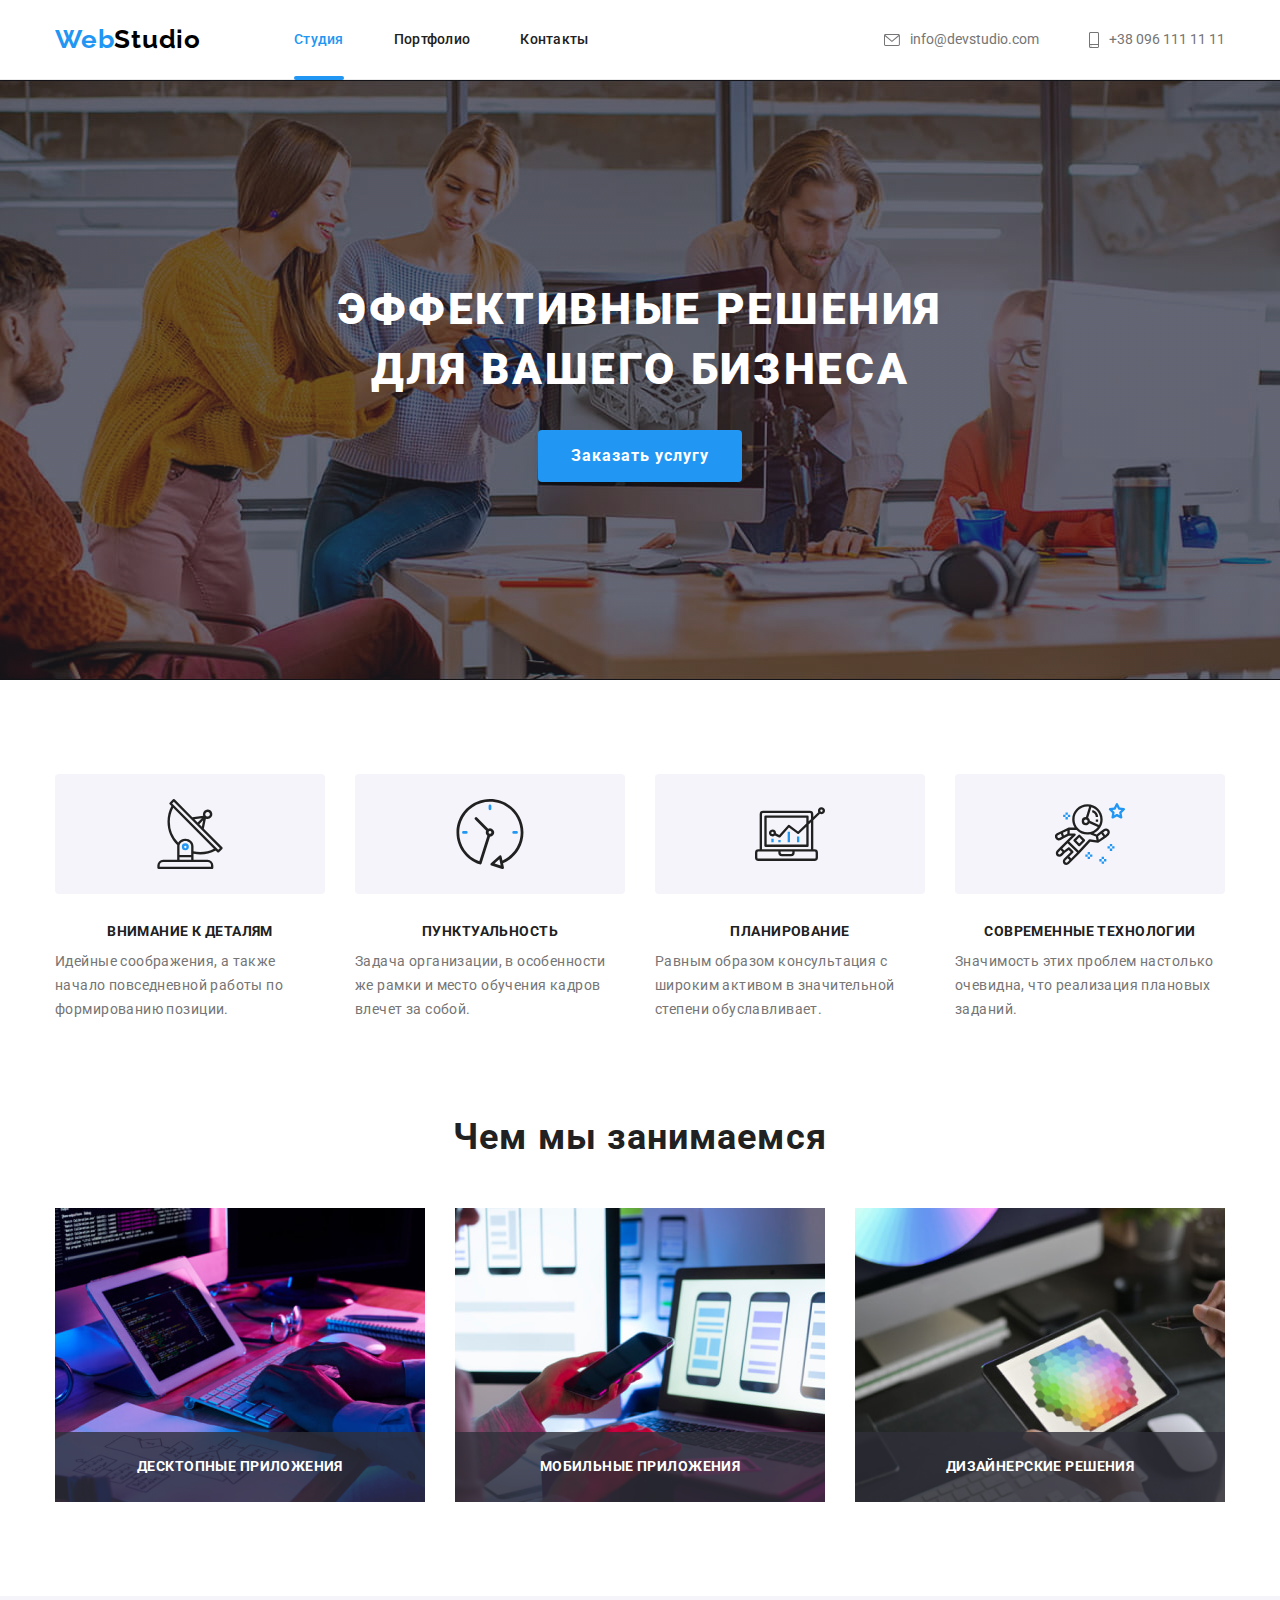
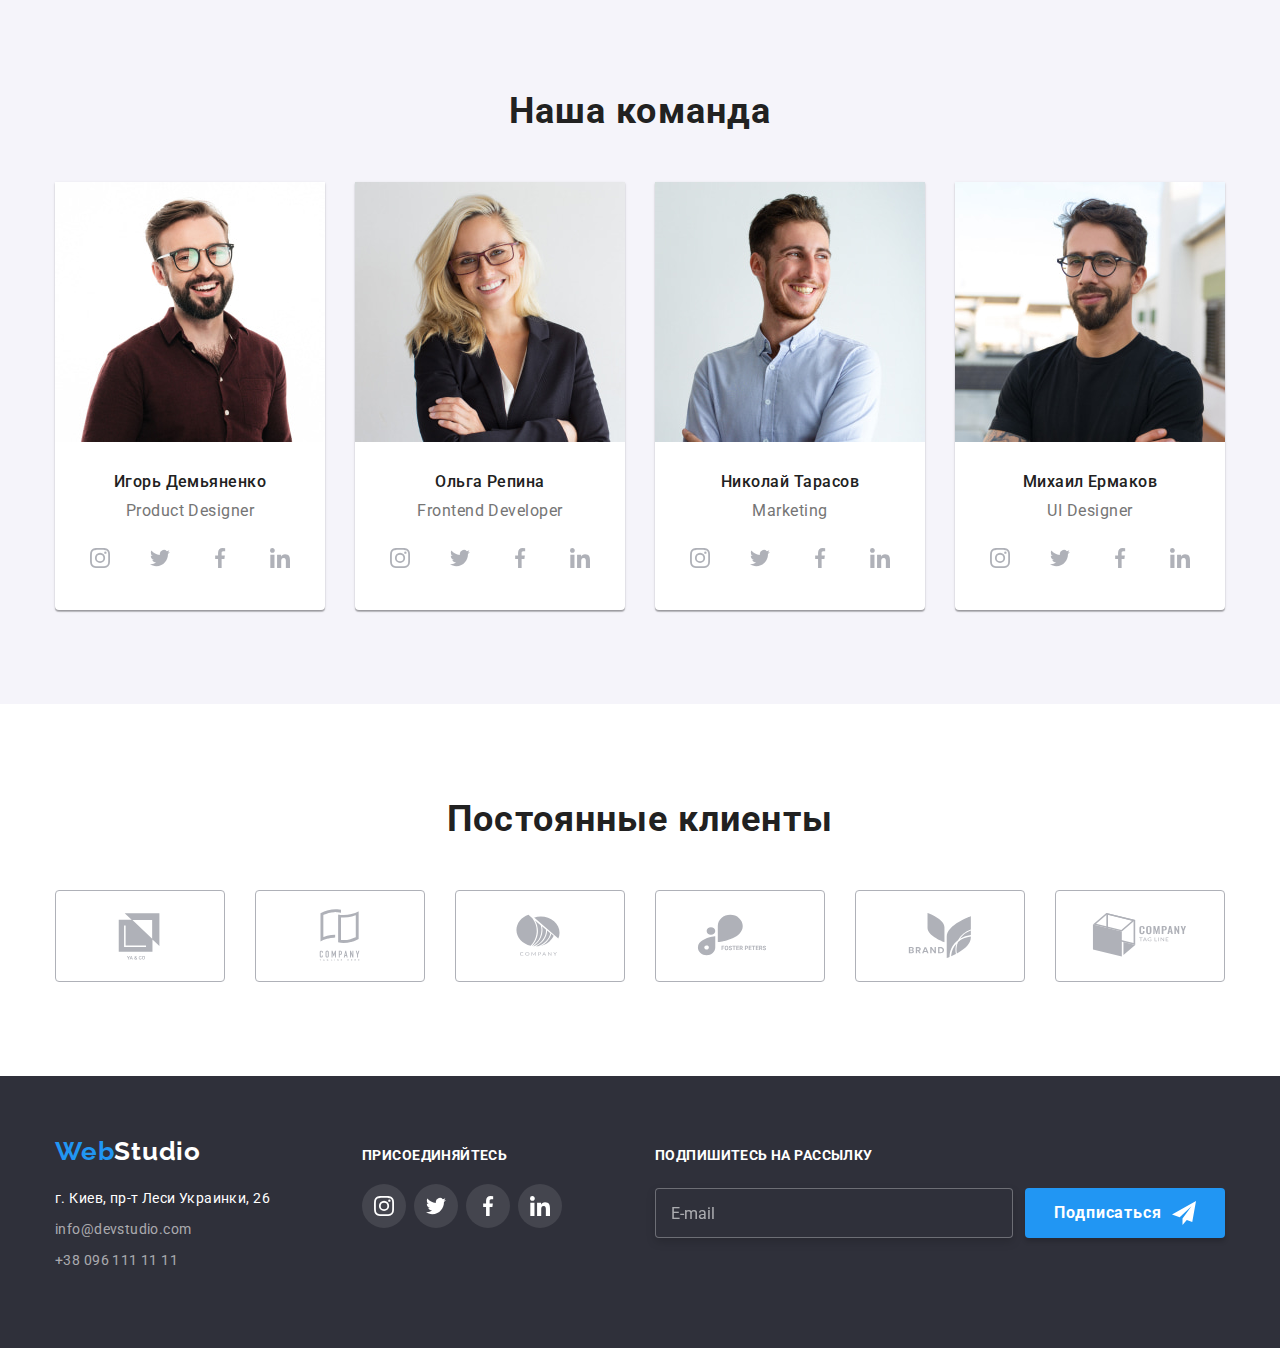
==== commit b793b7d4: "Адаптивная верстка" ====
--- a/index.html
+++ b/index.html
@@ -22,20 +22,75 @@
     <header class="header">
       <div class="conteiner header__conteiner">
         <!-- Мобильное меню -->
-        <div class="header__mobile">
+        <div class="mobile">
           <a class="logo" href="./index.html">Web<span class="logo__text">Studio</span></a>
           <button type="button" class="mobile__button" aria-expanded="false" data-menu-button>
-            <svg class="mobile__icon" width="40" height="40" aria-label="Переключатель мобильного меню">
-              <use class="mobile__icon mobile__icon--open" href="./images/icons.svg#icon-menu"></use>
-              <use class="mobile__icon mobile__icon--close" href="./images/icons.svg#icon-menu-close"></use>
+            <svg
+              class="mobile__icon"
+              width="40"
+              height="40"
+              aria-label="Переключатель мобильного меню"
+            >
+              <use
+                class="mobile__icon mobile__icon--open"
+                href="./images/icons.svg#icon-menu"
+              ></use>
+              <use
+                class="mobile__icon mobile__icon--close"
+                href="./images/icons.svg#icon-menu-close"
+              ></use>
             </svg>
           </button>
         </div>
         <div class="mobile__menu" data-menu>
+          <nav class="mobile-nav">
+            <ul class="mobile-nav__list">
+              <li class="mobile-nav__item">
+                <a class="mobile-nav__link" href="./index.html">Студия</a>
+              </li>
+              <li class="mobile-nav__item">
+                <a class="mobile-nav__link" href="./portfolio.html">Портфолио</a>
+              </li>
+              <li class="mobile-nav__item">
+                <a class="mobile-nav__link" href="">Контакты</a>
+              </li>
+            </ul>
+          </nav>
+          <ul class="mobile-contacts">
+            <li class="mobile-contacts__item">
+              <a class="mobile-contacts__link" href="tel:+380961111111"> +38 096 111 11 11</a>
+            </li>
+            <li class="mobile-contacts__item">
+              <a
+                class="mobile-contacts__link mobile-contacts__link--small-gray"
+                href="mailto:info@devstudio.com"
+              >
+                info@devstudio.com</a
+              >
+            </li>
+          </ul>
+          <ul class="mobile-socials">
+            <li class="mobile-socials__item">
+              <a href="" target="_blank" rel="noreferrer noopener">Instagram</a>
+            </li>
+            <li class="mobile-socials__item">
+              <a href="" target="_blank" rel="noreferrer noopener">Twitter</a>
+            </li>
+            <li class="mobile-socials__item">
+              <a href="" target="_blank" rel="noreferrer noopener">Facebook</a>
+            </li>
+            <li class="mobile-socials__item">
+              <a href="" target="_blank" rel="noreferrer noopener">LinkedIn</a>
+            </li>
+          </ul>
+        </div>
+        <!-- Меню для планшета та десктопа -->
+        <div class="header__menu">
           <nav class="page-nav">
+            <a class="logo" href="./index.html">Web<span class="logo__text">Studio</span></a>
             <ul class="page-nav__list">
               <li class="page-nav__item">
-                <a class="page-nav__link" href="./index.html">Студия</a>
+                <a class="page-nav__link page-nav__link--current" href="./index.html">Студия</a>
               </li>
               <li class="page-nav__item">
                 <a class="page-nav__link" href="./portfolio.html">Портфолио</a>
@@ -47,59 +102,22 @@
           </nav>
           <ul class="contacts">
             <li class="contacts__item">
-              <a class="contacts__link" href="tel:+380961111111">
-              +38 096 111 11 11</a>
-             </li>
-             <li class="contacts__item">
-               <a class="contacts__link contacts__link--small-gray" href="mailto:info@devstudio.com">
-               info@devstudio.com</a>
-             </li>
-          </ul>
-         <ul class="social-set">
-           <li class="social-set__item">
-             <a href="" class="social-set__link">Instagram</a>
-             </li>
-           <li class="social-set__item">
-             <a href="" class="social-set__link">Twitter</a>
-           </li>
-           <li class="social-set__item">
-             <a href="" class="social-set__link">Facebook</a>
-           </li>
-           <li class="social-set__item">
-             <a href="" class="social-set__link">LinkedIn</a>
-           </li>
-         </ul>
-        </div>
-     <!-- Меню для планшета та десктопа -->
-        <div class="header__menu">
-                  <nav class="page-nav">
-                    <a class="logo" href="./index.html">Web<span class="logo__text">Studio</span></a>
-                    <ul class="page-nav__list">
-                      <li class="page-nav__item">
-                        <a class="page-nav__link page-nav__link--current" href="./index.html">Студия</a>
-                      </li>
-                      <li class="page-nav__item">
-                        <a class="page-nav__link" href="./portfolio.html">Портфолио</a>
-                      </li>
-                      <li class="page-nav__item">
-                        <a class="page-nav__link" href="">Контакты</a>
-                      </li>
-                    </ul>
-                  </nav>
-                  <ul class="contacts">
-                    <li class="contacts__item">
-                      <a class="contacts__link" href="mailto:info@devstudio.com"><svg class="contacts__icon" width="16" height="12">
-                          <use href="./images/icons.svg#icon-envelope"></use>
-                        </svg>
-                        info@devstudio.com</a>
-                    </li>
-                    <li class="contacts__item">
-                      <a class="contacts__link header__link" href="tel:+380961111111"><svg class="contacts__icon" width="10" height="16">
-                          <use href="./images/icons.svg#icon-smartphone"></use>
-                        </svg>
-                        +38 096 111 11 11</a>
-                    </li>
-                  </ul>
+              <a class="contacts__link" href="mailto:info@devstudio.com"
+                ><svg class="contacts__icon" width="16" height="12">
+                  <use href="./images/icons.svg#icon-envelope"></use>
+                </svg>
+                info@devstudio.com</a
+              >
+            </li>
+            <li class="contacts__item">
+              <a class="contacts__link header__link" href="tel:+380961111111"
+                ><svg class="contacts__icon" width="10" height="16">
+                  <use href="./images/icons.svg#icon-smartphone"></use>
+                </svg>
+                +38 096 111 11 11</a
+              >
+            </li>
+          </ul>
         </div>
       </div>
     </header>
@@ -114,7 +132,9 @@
       <!-- Особенности -->
       <section class="section">
         <div class="conteiner">
-          <h2 class="section__title visually-hidden" aria-hidden="true" tabindex="-1">Особенности</h2>
+          <h2 class="section__title visually-hidden" aria-hidden="true" tabindex="-1">
+            Особенности
+          </h2>
           <ul class="features">
             <li class="features__item">
               <div class="features__wrapper">
@@ -157,7 +177,8 @@
               </div>
               <h3 class="features__title">Современные технологии</h3>
               <p class="features__discription">
-                Значимость этих проблем настолько очевидна, что реализация плановых заданий.</p>
+                Значимость этих проблем настолько очевидна, что реализация плановых заданий.
+              </p>
             </li>
           </ul>
         </div>
@@ -168,40 +189,46 @@
           <h2 class="section__title">Чем мы занимаемся</h2>
           <ul class="business">
             <li class="business__item">
-              <img class="business__img"
-                srcset="./images/business/box1.jpg 1x,
-    ./images/business/box1@2x.jpg 2x"
+              <picture>
+                <source media="(min-width: 1200px)" srcset="./images/business/box1.jpg 1x, ./images/business/box1@2x.jpg 2x"/>
+                <img
+                class="business__img"
                 src="./images/business/box1.jpg"
                 alt="человек набирает код согласно нарисованого алгоритма"
                 width="370"
                 height="294"
               />
+              </picture>
               <div class="business__description">
-                <h3  class="business__title">Десктопные приложения</h3>
+                <h3 class="business__title">Десктопные приложения</h3>
               </div>
             </li>
             <li class="business__item">
-              <img class="business__img"
-                srcset="./images/business/box2.jpg 1x,
-    ./images/business/box2@2x.jpg 2x"
+              <picture>
+                <source media="(min-width: 1200px)" srcset="./images/business/box2.jpg 1x, ./images/business/box2@2x.jpg 2x" />
+                <img
+                class="business__img"
                 src="./images/business/box2.jpg"
                 alt="человек выбирает варианты макетов сайта для мобильных устройств"
                 width="370"
                 height="294"
               />
+              </picture>
               <div class="business__description">
-                <h3  class="business__title">Мобильные приложения</h3>
+                <h3 class="business__title">Мобильные приложения</h3>
               </div>
             </li>
             <li class="business__item">
-              <img class="business__img"
-                srcset="./images/business/box3.jpg 1x,
-    ./images/business/box3@2x.jpg 2x"
+              <picture>
+                <source media="(min-width: 1200px)" srcset="./images/business/box3.jpg 1x, ./images/business/box3@2x.jpg 2x" />
+              <img
+                class="business__img"
                 src="./images/business/box3.jpg"
                 alt="человек с помощью планшета подбирает палитру цветов"
                 width="370"
                 height="294"
               />
+              </picture>
               <div class="business__description">
                 <h3 class="business__title">Дизайнерские решения</h3>
               </div>
@@ -214,151 +241,211 @@
         <div class="conteiner">
           <h2 class="section__title">Наша команда</h2>
           <ul class="team">
-            <li class="team__item ">
-              <img class="team__img"
-                srcset="./images/team/img1-270.jpg 270w,
-                ./images/team/img1-450.jpg 450w,
-                ./images/team/img1-540.jpg 540w,
-                ./images/team/img1-900.jpg 900w"
-                sizes="(min-width: 1200px) 270px, (min-width: 320px) 450px, 100%"
-                src="./images/team/img1-450.jpg"
-                alt="молодой мужчина, короткостриженый шатен с бородой, в очках, широко улыбается; бордовая рубашка, две верхние пуговицы расстегнуты"
-              />
+            <li class="team__item">
+              <picture>
+                <source
+                  media="(max-width: 767px)"
+                  srcset="./images/team/img1_sm.jpg 1x, ./images/team/img1_sm@2x.jpg 2x"
+                />
+                <source media="(min-width: 1200px)" srcset="./images/team/img1_lg.jpg 1x, ./images/team/img1_lg@2x.jpg 2x" />
+                <source
+                  media="(min-width: 768px)"
+                  srcset="./images/team/img1_md.jpg 1x, ./images/team/img1_md@2x.jpg 2x"
+                />
+                <img
+                  class="team__img"
+                  src="./images/team/img1-450.jpg"
+                  alt="молодой мужчина, короткостриженый шатен с
+                бородой, в очках, широко улыбается; бордовая рубашка, две верхние пуговицы
+                расстегнуты"
+                  width="450"
+                  height="460"
+                />
+              </picture>
               <div class="team__discription">
                 <h3 class="team__title">Игорь Демьяненко</h3>
                 <p class="team__text">Product Designer</p>
                 <ul class="socials team__socials">
                   <li class="socials__item">
-                    <a class="socials__link" href=""
+                    <a class="socials__link" href="" target="_blank" rel="noreferrer noopener"
                       ><svg class="socials__icon" width="20" height="20">
                         <use href="./images/icons.svg#icon-instagram"></use>
                       </svg>
                     </a>
                   </li>
                   <li class="socials__item">
-                    <a class="socials__link" href=""
-                      ><svg class="socials__icon" width="20" height="20">
-                        <use href="./images/icons.svg#icon-twitter"></use></svg></a>
-                  </li>
-                  <li class="socials__item">
-                    <a class="socials__link" href=""
-                      ><svg class="socials__icon" width="20" height="20">
-                        <use href="./images/icons.svg#icon-facebook"></use></svg></a>
-                  </li>
-                  <li class="socials__item">
-                    <a class="socials__link " href=""
-                      ><svg class="socials__icon" width="20" height="20">
-                        <use href="./images/icons.svg#icon-linkedin"></use></svg></a>
+                    <a class="socials__link" href="" target="_blank" rel="noreferrer noopener"
+                      ><svg class="socials__icon" width="20" height="20">
+                        <use href="./images/icons.svg#icon-twitter"></use></svg
+                    ></a>
+                  </li>
+                  <li class="socials__item">
+                    <a class="socials__link" href="" target="_blank" rel="noreferrer noopener"
+                      ><svg class="socials__icon" width="20" height="20">
+                        <use href="./images/icons.svg#icon-facebook"></use></svg
+                    ></a>
+                  </li>
+                  <li class="socials__item">
+                    <a class="socials__link" href="" target="_blank" rel="noreferrer noopener"
+                      ><svg class="socials__icon" width="20" height="20">
+                        <use href="./images/icons.svg#icon-linkedin"></use></svg
+                    ></a>
                   </li>
                 </ul>
               </div>
             </li>
             <li class="team__item">
-              <img class="team__img"
-                srcset="./images/team/img2-270.jpg 270w,
-                ./images/team/img2-450.jpg 450w,
-                ./images/team/img2-540.jpg 540w,
-                ./images/team/img2-900.jpg 900w"
-                sizes="(min-width: 1200px) 270px, (min-width: 320px) 450px, 100%"
-                src="./images/team/img2-450.jpg"
-                alt="девушка-блондинка, распущенные волосы ниже плеч зачесаны на правую сторону,  в очках, широко улыбается; черный пиджак из-под которого виднеется белая блуза, руки скрещены на груди"
-              />
+              <picture>
+                <source
+                  media="(max-width: 767px)"
+                  srcset="./images/team/img2_sm.jpg 1x, ./images/team/img2_sm@2x.jpg 2x"
+                />
+                <source media="(min-width: 1200px)" srcset="./images/team/img2_lg.jpg 1x, ./images/team/img2_lg@2x.jpg 2x" />
+                <source
+                  media="(min-width: 768px)"
+                  srcset="./images/team/img2_md.jpg 1x, ./images/team/img2_md@2x.jpg 2x"
+                />
+                <img
+                  class="team__img"
+                  src="./images/team/img2-450.jpg"
+                  alt="молодой мужчина, короткостриженый шатен с
+                              бородой, в очках, широко улыбается; бордовая рубашка, две верхние пуговицы
+                              расстегнуты"
+                  width="450"
+                  height="460"
+                />
+              </picture>
               <div class="team__discription">
                 <h3 class="team__title">Ольга Репина</h3>
                 <p class="team__text">Frontend Developer</p>
                 <ul class="socials team__socials">
                   <li class="socials__item">
-                    <a class="socials__link " href=""
-                      ><svg class="socials__icon" width="20" height="20">
-                        <use href="./images/icons.svg#icon-instagram"></use></svg></a>
-                  </li>
-                  <li class="socials__item">
-                    <a class="socials__link " href=""
-                      ><svg class="socials__icon" width="20" height="20">
-                        <use href="./images/icons.svg#icon-twitter"></use></svg></a>
-                  </li>
-                  <li class="socials__item">
-                    <a class="socials__link " href=""
-                      ><svg class="socials__icon" width="20" height="20">
-                        <use href="./images/icons.svg#icon-facebook"></use></svg></a>
-                  </li>
-                  <li class="socials__item">
-                    <a class="socials__link " href=""
-                      ><svg class="socials__icon" width="20" height="20">
-                        <use href="./images/icons.svg#icon-linkedin"></use></svg></a>
+                    <a class="socials__link" href="" target="_blank" rel="noreferrer noopener"
+                      ><svg class="socials__icon" width="20" height="20">
+                        <use href="./images/icons.svg#icon-instagram"></use></svg
+                    ></a>
+                  </li>
+                  <li class="socials__item">
+                    <a class="socials__link" href="" target="_blank" rel="noreferrer noopener"
+                      ><svg class="socials__icon" width="20" height="20">
+                        <use href="./images/icons.svg#icon-twitter"></use></svg
+                    ></a>
+                  </li>
+                  <li class="socials__item">
+                    <a class="socials__link" href="" target="_blank" rel="noreferrer noopener"
+                      ><svg class="socials__icon" width="20" height="20">
+                        <use href="./images/icons.svg#icon-facebook"></use></svg
+                    ></a>
+                  </li>
+                  <li class="socials__item">
+                    <a class="socials__link" href="" target="_blank" rel="noreferrer noopener"
+                      ><svg class="socials__icon" width="20" height="20">
+                        <use href="./images/icons.svg#icon-linkedin"></use></svg
+                    ></a>
                   </li>
                 </ul>
               </div>
             </li>
             <li class="team__item">
-              <img class="team__img"
-                srcset="./images/team/img3-270.jpg 270w,
-                ./images/team/img3-450.jpg 450w,
-                ./images/team/img3-540.jpg 540w,
-                ./images/team/img3-900.jpg 900w"
-                sizes="(min-width: 1200px) 270px, (min-width: 320px) 450px, 100%"
-                src="./images/team/img3-450.jpg"
-                alt="молодой мужчина, шатен с бородкой, голова вполоборота влево, широкая улыбка; светло-голубая рубашка, верхняя пуговица расстегнута, руки скрещены на груди"
-              />
+              <picture>
+                <source
+                  media="(max-width: 767px)"
+                  srcset="./images/team/img3_sm.jpg 1x, ./images/team/img3_sm@2x.jpg 2x"
+                />
+                <source media="(min-width: 1200px)" srcset="./images/team/img3_lg.jpg 1x, ./images/team/img3_lg@2x.jpg 2x" />
+                <source
+                  media="(min-width: 768px)"
+                  srcset="./images/team/img3_md.jpg 1x, ./images/team/img3_md@2x.jpg 2x"
+                />
+                <img
+                  class="team__img"
+                  src="./images/team/img3-450.jpg"
+                  alt="молодой мужчина, короткостриженый шатен с
+                    бородой, в очках, широко улыбается; бордовая рубашка, две верхние пуговицы
+                    расстегнуты"
+                  width="450"
+                  height="460"
+                />
+              </picture>
               <div class="team__discription">
                 <h3 class="team__title">Николай Тарасов</h3>
                 <p class="team__text">Marketing</p>
                 <ul class="socials team__socials">
                   <li class="socials__item">
-                    <a class="socials__link " href=""
-                      ><svg class="socials__icon" width="20" height="20">
-                        <use href="./images/icons.svg#icon-instagram"></use></svg></a>
-                  </li>
-                  <li class="socials__item">
-                    <a class="socials__link " href=""
-                      ><svg class="socials__icon" width="20" height="20">    <use href="./images/icons.svg#icon-twitter"></use></svg></a>
-                  </li>
-                  <li class="socials__item">
-                    <a class="socials__link " href=""
-                      ><svg class="socials__icon" width="20" height="20">
-                        <use href="./images/icons.svg#icon-facebook"></use></svg></a>
-                  </li>
-                  <li class="socials__item">
-                    <a class="socials__link" href=""
-                      ><svg class="socials__icon" width="20" height="20">
-                        <use href="./images/icons.svg#icon-linkedin"></use></svg></a>
+                    <a class="socials__link" href="" target="_blank" rel="noreferrer noopener"
+                      ><svg class="socials__icon" width="20" height="20">
+                        <use href="./images/icons.svg#icon-instagram"></use></svg
+                    ></a>
+                  </li>
+                  <li class="socials__item">
+                    <a class="socials__link" href="" target="_blank" rel="noreferrer noopener"
+                      ><svg class="socials__icon" width="20" height="20">
+                        <use href="./images/icons.svg#icon-twitter"></use></svg
+                    ></a>
+                  </li>
+                  <li class="socials__item">
+                    <a class="socials__link" href="" target="_blank" rel="noreferrer noopener"
+                      ><svg class="socials__icon" width="20" height="20">
+                        <use href="./images/icons.svg#icon-facebook"></use></svg
+                    ></a>
+                  </li>
+                  <li class="socials__item">
+                    <a class="socials__link" href="" target="_blank" rel="noreferrer noopener"
+                      ><svg class="socials__icon" width="20" height="20">
+                        <use href="./images/icons.svg#icon-linkedin"></use></svg
+                    ></a>
                   </li>
                 </ul>
               </div>
             </li>
             <li class="team__item">
-              <img class="team__img"
-                srcset="./images/team/img4-270.jpg 270w,
-                ./images/team/img4-450.jpg 450w,
-                ./images/team/img4-540.jpg 540w,
-                ./images/team/img4-900.jpg 900w"
-                sizes="(min-width: 1200px) 270px, (min-width: 320px) 450px, 100%"
-                src="./images/team/img4-450.jpg"
-                alt="молодой мужчина в очках, брюнет с бородой, на лице легкая улыбка; черная футболка, руки скрещены на груди"
-              />
+              <picture>
+                <source
+                  media="(max-width: 767px)"
+                  srcset="./images/team/img4_sm.jpg 1x, ./images/team/img4_sm@2x.jpg 2x"
+                />
+                <source
+                  media="(min-width: 1200px)"
+                  srcset="./images/team/img4_lg.jpg 1x, ./images/team/img4_lg@2x.jpg 2x"
+                />
+                <source media="(min-width: 768px)" srcset="./images/team/img4_md.jpg 1x, ./images/team/img4_md@2x.jpg 2x" />
+                <img
+                  class="team__img"
+                  src="./images/team/img4-450.jpg"
+                  alt="молодой мужчина, короткостриженый шатен с
+                              бородой, в очках, широко улыбается; бордовая рубашка, две верхние пуговицы
+                              расстегнуты"
+                  width="450"
+                  height="460"
+                />
+              </picture>
               <div class="team__discription">
                 <h3 class="team__title">Михаил Ермаков</h3>
                 <p class="team__text">UI Designer</p>
                 <ul class="socials team__socials">
                   <li class="socials__item">
-                    <a class="socials__link" href=""
-                      ><svg class="socials__icon" width="20" height="20">
-                        <use href="./images/icons.svg#icon-instagram"></use></svg></a>
-                  </li>
-                  <li class="socials__item">
-                    <a class="socials__link" href=""
-                      ><svg class="socials__icon" width="20" height="20">
-                        <use href="./images/icons.svg#icon-twitter"></use></svg></a>
-                  </li>
-                  <li class="socials__item">
-                    <a class="socials__link" href=""
-                      ><svg class="socials__icon" width="20" height="20">
-                        <use href="./images/icons.svg#icon-facebook"></use></svg></a>
-                  </li>
-                  <li class="socials__item">
-                    <a class="socials__link" href=""
-                      ><svg class="socials__icon" width="20" height="20">
-                        <use href="./images/icons.svg#icon-linkedin"></use></svg></a>
+                    <a class="socials__link" href="" target="_blank" rel="noreferrer noopener"
+                      ><svg class="socials__icon" width="20" height="20">
+                        <use href="./images/icons.svg#icon-instagram"></use></svg
+                    ></a>
+                  </li>
+                  <li class="socials__item">
+                    <a class="socials__link" href="" target="_blank" rel="noreferrer noopener"
+                      ><svg class="socials__icon" width="20" height="20">
+                        <use href="./images/icons.svg#icon-twitter"></use></svg
+                    ></a>
+                  </li>
+                  <li class="socials__item">
+                    <a class="socials__link" href="" target="_blank" rel="noreferrer noopener"
+                      ><svg class="socials__icon" width="20" height="20">
+                        <use href="./images/icons.svg#icon-facebook"></use></svg
+                    ></a>
+                  </li>
+                  <li class="socials__item">
+                    <a class="socials__link" href="" target="_blank" rel="noreferrer noopener"
+                      ><svg class="socials__icon" width="20" height="20">
+                        <use href="./images/icons.svg#icon-linkedin"></use></svg
+                    ></a>
                   </li>
                 </ul>
               </div>
@@ -374,32 +461,38 @@
             <li class="clients__item">
               <a class="clients__link" href="" target="_blank" rel="noreferrer noopener"
                 ><svg class="clients__logo" width="106" height="60">
-                  <use href="./images/icons.svg#icon-logo1"></use></svg></a>
+                  <use href="./images/icons.svg#icon-logo1"></use></svg
+              ></a>
             </li>
             <li class="clients__item">
               <a class="clients__link" href="" target="_blank" rel="noreferrer noopener"
                 ><svg class="clients__logo" width="106" height="60">
-                  <use href="./images/icons.svg#icon-logo2"></use></svg></a>
+                  <use href="./images/icons.svg#icon-logo2"></use></svg
+              ></a>
             </li>
             <li class="clients__item">
               <a class="clients__link" href="" target="_blank" rel="noreferrer noopener"
                 ><svg class="clients__logo" width="106" height="60">
-                  <use href="./images/icons.svg#icon-logo3"></use></svg></a>
+                  <use href="./images/icons.svg#icon-logo3"></use></svg
+              ></a>
             </li>
             <li class="clients__item">
               <a class="clients__link" href="" target="_blank" rel="noreferrer noopener"
                 ><svg class="clients__logo" width="106" height="60">
-                  <use href="./images/icons.svg#icon-logo4"></use></svg></a>
+                  <use href="./images/icons.svg#icon-logo4"></use></svg
+              ></a>
             </li>
             <li class="clients__item">
               <a class="clients__link" href="" target="_blank" rel="noreferrer noopener"
                 ><svg class="clients__logo" width="106" height="60">
-                  <use href="./images/icons.svg#icon-logo5"></use></svg></a>
+                  <use href="./images/icons.svg#icon-logo5"></use></svg
+              ></a>
             </li>
             <li class="clients__item">
               <a class="clients__link" href="" target="_blank" rel="noreferrer noopener"
                 ><svg class="clients__logo" width="106" height="60">
-                  <use href="./images/icons.svg#icon-logo6"></use></svg></a>
+                  <use href="./images/icons.svg#icon-logo6"></use></svg
+              ></a>
             </li>
           </ul>
         </div>
@@ -411,7 +504,7 @@
         <div class="footer__contacts">
           <a class="logo footer__logo" href="./index.html"
             >Web<span class="logo__text logo__text--light-theme">Studio</span>
-            </a>
+          </a>
           <address class="address">
             <ul class="address__list">
               <li class="address__item">
@@ -436,38 +529,66 @@
           <h2 class="footer__title">Присоединяйтесь</h2>
           <ul class="socials">
             <li class="socials__item socials__item--10px-margin">
-              <a class="socials__link socials__link--bgc-gray " href=""
+              <a
+                class="socials__link socials__link--bgc-gray"
+                href=""
+                target="_blank"
+                rel="noreferrer noopener"
                 ><svg class="socials__icon socials__icon--fill-white" width="20" height="20">
-                  <use href="./images/icons.svg#icon-instagram"></use></svg></a>
+                  <use href="./images/icons.svg#icon-instagram"></use></svg
+              ></a>
             </li>
             <li class="socials__item socials__item--10px-margin">
-              <a class="socials__link socials__link--bgc-gray " href=""
+              <a
+                class="socials__link socials__link--bgc-gray"
+                href=""
+                target="_blank"
+                rel="noreferrer noopener"
                 ><svg class="socials__icon socials__icon--fill-white" width="20" height="20">
-                  <use href="./images/icons.svg#icon-twitter"></use></svg></a>
+                  <use href="./images/icons.svg#icon-twitter"></use></svg
+              ></a>
             </li>
             <li class="socials__item socials__item--10px-margin">
-              <a class="socials__link socials__link--bgc-gray" href=""
+              <a
+                class="socials__link socials__link--bgc-gray"
+                href=""
+                target="_blank"
+                rel="noreferrer noopener"
                 ><svg class="socials__icon socials__icon--fill-white" width="20" height="20">
-                  <use href="./images/icons.svg#icon-facebook"></use></svg></a>
+                  <use href="./images/icons.svg#icon-facebook"></use></svg
+              ></a>
             </li>
             <li class="socials__item socials__item--10px-margin">
-              <a class="socials__link socials__link--bgc-gray" href=""
+              <a
+                class="socials__link socials__link--bgc-gray"
+                href=""
+                target="_blank"
+                rel="noreferrer noopener"
                 ><svg class="socials__icon socials__icon--fill-white" width="20" height="20">
-                  <use href="./images/icons.svg#icon-linkedin"></use></svg></a>
+                  <use href="./images/icons.svg#icon-linkedin"></use></svg
+              ></a>
             </li>
           </ul>
         </div>
         <div class="subscription">
-         <label class="subscription__title" for="email-submit">Подпишитесь на рассылку</label>
-         <form class="subscription__form">
-            <input  class="subscription__input" type="email" name="email-submit" placeholder="E-mail" id="email-submit" autocomplete="off" required/>
+          <label class="subscription__title" for="email-submit">Подпишитесь на рассылку</label>
+          <form class="subscription__form">
+            <input
+              class="subscription__input"
+              type="email"
+              name="email-submit"
+              placeholder="E-mail"
+              id="email-submit"
+              autocomplete="off"
+              required
+            />
             <button class="button subscription__button" type="submit">
-             Подписаться
-             <svg class="button__icon button__icon--append" width="24" height="24">
-              <use href="./images/icons.svg#icon-plane"></use>
+              Подписаться
+              <svg class="button__icon button__icon--append" width="24" height="24">
+                <use href="./images/icons.svg#icon-plane"></use>
               </svg>
             </button>
-         </form>
+          </form>
         </div>
       </div>
     </footer>
--- a/css/main.min.css
+++ b/css/main.min.css
@@ -1,2 +1,2 @@
-.visually-hidden{position:absolute;white-space:nowrap;width:1px;height:1px;overflow:hidden;border:0;padding:0;clip:rect(0 0 0 0);-webkit-clip-path:inset(50%);clip-path:inset(50%);margin:-1px}ul{padding:0;margin:0;list-style-type:none}a{text-decoration:none;color:inherit}img{display:block;max-width:100%;height:auto}p{margin-top:0;margin-bottom:0}.section{padding-top:60px;padding-bottom:60px}@media screen and (min-width: 1200px){.section{padding-top:94px;padding-bottom:94px}}.section--no-padding-top{padding-top:0}.section--bgc-gray{background-color:#f5f4fa}.section__title{margin-top:0px;margin-bottom:30px;text-align:center;color:#212121;font-size:28px;line-height:1.18;letter-spacing:0.03em}@media screen and (min-width: 1200px){.section__title{margin-bottom:50px;font-size:36px;line-height:1.17}}.conteiner{margin-right:auto;margin-left:auto;padding-left:15px;padding-right:15px}@media screen and (min-width: 480px){.conteiner{width:480px}}@media screen and (min-width: 768px){.conteiner{width:768px}}@media screen and (min-width: 1200px){.conteiner{width:1200px}}.button{display:-webkit-box;display:-ms-flexbox;display:flex;-webkit-box-pack:center;-ms-flex-pack:center;justify-content:center;-webkit-box-align:center;-ms-flex-align:center;align-items:center;text-align:center;padding:0;cursor:pointer;-webkit-transition:color 250ms cubic-bezier(0.4, 0, 0.2, 1),background-color 250ms cubic-bezier(0.4, 0, 0.2, 1),-webkit-box-shadow 250ms cubic-bezier(0.4, 0, 0.2, 1);transition:color 250ms cubic-bezier(0.4, 0, 0.2, 1),background-color 250ms cubic-bezier(0.4, 0, 0.2, 1),-webkit-box-shadow 250ms cubic-bezier(0.4, 0, 0.2, 1);transition:color 250ms cubic-bezier(0.4, 0, 0.2, 1),background-color 250ms cubic-bezier(0.4, 0, 0.2, 1),box-shadow 250ms cubic-bezier(0.4, 0, 0.2, 1);transition:color 250ms cubic-bezier(0.4, 0, 0.2, 1),background-color 250ms cubic-bezier(0.4, 0, 0.2, 1),box-shadow 250ms cubic-bezier(0.4, 0, 0.2, 1),-webkit-box-shadow 250ms cubic-bezier(0.4, 0, 0.2, 1)}.button:hover,.button:focus{background-color:#2196f3;color:#fff}.button__icon--append{margin-left:10px}.socials{display:-webkit-box;display:-ms-flexbox;display:flex;-ms-flex-wrap:wrap;flex-wrap:wrap;-webkit-box-pack:center;-ms-flex-pack:center;justify-content:center}.socials__item:not(:last-child){margin-right:16px}.socials__item--10px-margin:not(:last-child){margin-right:8px}.socials__link{width:44px;height:44px;display:-webkit-box;display:-ms-flexbox;display:flex;-webkit-box-pack:center;-ms-flex-pack:center;justify-content:center;-webkit-box-align:center;-ms-flex-align:center;align-items:center;border-radius:50%;background-color:#fff;text-align:center;-webkit-transition:background-color 250ms cubic-bezier(0.4, 0, 0.2, 1);transition:background-color 250ms cubic-bezier(0.4, 0, 0.2, 1)}.socials__link:hover,.socials__link:focus{background-color:#2196f3}.socials__link--bgc-gray{background-color:rgba(255,255,255,0.1);-webkit-transition:background-color 250ms cubic-bezier(0.4, 0, 0.2, 1);transition:background-color 250ms cubic-bezier(0.4, 0, 0.2, 1)}.socials__icon{fill:#afb1b8;-webkit-transition:fill 250ms cubic-bezier(0.4, 0, 0.2, 1);transition:fill 250ms cubic-bezier(0.4, 0, 0.2, 1)}.socials__link:hover .socials__icon,.socials__link:focus .socials__icon{fill:#fff}.socials__icon--fill-white{fill:#fff}body{font-family:"Roboto",sans-serif;font-size:14px;line-height:1.71;padding-top:60px;color:#757575;background-color:#fff}@media screen and (min-width: 768px){body{padding-top:80px}}.logo{display:inline-block;font-family:"Raleway",sans-serif;font-weight:700;font-size:24px;line-height:1.16;letter-spacing:0.03em;color:#2196f3}@media screen and (min-width: 1200px){.logo{font-size:26px;line-height:1.2}}.logo__text{color:#000000}.logo__text--light-theme{color:#fff}.header{position:fixed;width:100%;height:60px;top:0;left:0;z-index:1;border-bottom:1px solid #ececec;background-color:#fff}@media screen and (min-width: 768px){.header{height:80px}}.header__conteiner{position:relative;height:100%}.header__mobile{display:-webkit-box;display:-ms-flexbox;display:flex;-webkit-box-pack:justify;-ms-flex-pack:justify;justify-content:space-between;-webkit-box-align:center;-ms-flex-align:center;align-items:center;height:100%}@media screen and (min-width: 768px){.header__mobile{display:none}}.mobile__button{position:relative;z-index:99;display:-webkit-box;display:-ms-flexbox;display:flex;-webkit-box-pack:center;-ms-flex-pack:center;justify-content:center;-webkit-box-align:center;-ms-flex-align:center;align-items:center;text-align:center;padding:0;margin-left:auto;background-color:transparent;border-color:transparent;cursor:pointer}.mobile__icon{-webkit-transition:fill 250ms cubic-bezier(0.4, 0, 0.2, 1);transition:fill 250ms cubic-bezier(0.4, 0, 0.2, 1)}.mobile__icon:hover,.mobile__icon:focus{fill:#2196f3}.mobile__icon--close{display:none}.is-active .mobile__icon--close{display:block}.is-active .mobile__icon--open{display:none}.mobile__menu{display:none;position:fixed;top:0;left:0;width:100%;height:100vh;padding:48px 40px;z-index:5;background-color:#fff}@media screen and (max-width: 380px){.mobile__menu{padding:48px 15px 15px}}.mobile__menu.is-open{display:block}@media screen and (max-width: 480px){.page-nav__item:not(:last-child){padding-bottom:32px}}.page-nav__link{display:block;color:#212121;font-weight:500;font-size:40px;line-height:1.18;letter-spacing:0.02em;-webkit-transition:color 250ms cubic-bezier(0.4, 0, 0.2, 1);transition:color 250ms cubic-bezier(0.4, 0, 0.2, 1)}.page-nav__link:hover,.page-nav__link:focus{color:#2196f3}@media screen and (max-width: 767px){.contacts{margin-top:calc(100vh - 496px)}.contacts__item{margin-bottom:32px;font-weight:500;font-size:34px;line-height:1.18;font-style:normal;letter-spacing:0.02em;color:#2196f3}.contacts__item:last-child{margin-bottom:64px}}.contacts__link{display:-webkit-inline-box;display:-ms-inline-flexbox;display:inline-flex;-webkit-box-align:center;-ms-flex-align:center;align-items:center;-webkit-transition:color 250ms cubic-bezier(0.4, 0, 0.2, 1);transition:color 250ms cubic-bezier(0.4, 0, 0.2, 1)}.contacts__link:hover,.contacts__link:focus{color:#2196f3}.contacts__link--small-gray{font-size:24px;line-height:1.17;letter-spacing:0.02em;color:#757575}.social-set{display:-webkit-box;display:-ms-flexbox;display:flex;-ms-flex-wrap:wrap;flex-wrap:wrap;-webkit-box-pack:stretch;-ms-flex-pack:stretch;justify-content:stretch;-webkit-box-align:center;-ms-flex-align:center;align-items:center}.social-set__item{font-weight:500;font-size:18px;line-height:1.22;letter-spacing:0.02em;color:#2196f3}.social-set__item:not(:last-child){padding-right:10px}.social-set__item:not(:first-child){padding-left:10px;border-left:1px solid rgba(33,33,33,0.2)}@media screen and (max-width: 380px){.contacts__item{font-size:24px;line-height:1.18}}@media screen and (max-width: 479px){.social-set__item{-ms-flex-preferred-size:calc((100%-70px)/2);flex-basis:calc((100%-70px)/2);margin-bottom:10px}.social-set__item:nth-child(2n){padding-left:20%}.social-set__item:not(:nth-child(2n)){padding:0;border:none}}@media screen and (max-width: 768px){.header__menu{display:none}}@media screen and (min-width: 768px){.header__menu{display:-webkit-box;display:-ms-flexbox;display:flex}.page-nav{display:-webkit-box;display:-ms-flexbox;display:flex;-webkit-box-align:center;-ms-flex-align:center;align-items:center}.page-nav__list{display:-webkit-box;display:-ms-flexbox;display:flex;margin-left:88px}.page-nav__item:not(:first-child){margin-left:50px}.page-nav__link{display:block;padding-top:32px;padding-bottom:32px;color:#212121;font-weight:500;font-size:14px;line-height:1.14;letter-spacing:0.02em;-webkit-transition:color 250ms cubic-bezier(0.4, 0, 0.2, 1);transition:color 250ms cubic-bezier(0.4, 0, 0.2, 1)}.page-nav__link:hover,.page-nav__link:focus{color:#2196f3}.page-nav__link--current{position:relative;color:#2196f3}.page-nav__link--current::after{content:'';position:absolute;left:0;bottom:0;width:100%;height:4px;background-color:#2196f3;border-radius:2px}}@media screen and (min-width: 768px) and (max-width: 1199px){.contacts{padding:0;padding-top:20px;margin:0;margin-left:auto;font-size:12px;line-height:1.17;color:#757575}.contacts__item:not(:first-child){margin-top:10px}}.contacts__icon{margin-right:10px;fill:#757575;-webkit-transition:fill 250ms cubic-bezier(0.4, 0, 0.2, 1);transition:fill 250ms cubic-bezier(0.4, 0, 0.2, 1)}.contacts__link:hover .contacts__icon,.contacts__link:focus .contacts__icon{fill:#2196f3}@media screen and (min-width: 1200px){.page-nav__list{margin-left:93px}.contacts{display:-webkit-box;display:-ms-flexbox;display:flex;-webkit-box-align:center;-ms-flex-align:center;align-items:center;margin:0;margin-left:auto}.contacts__item:not(:first-child){margin-left:50px}.contacts__link{font-size:14px;line-height:1.14;padding-top:32px;padding-bottom:32px}}.hero{margin-left:auto;margin-right:auto;padding-top:118px;padding-bottom:118px;height:400px;max-width:480px;text-align:center;background-color:#c4c4c4;background-image:-webkit-gradient(linear, left top, right top, from(rgba(47,48,58,0.4)), to(rgba(47,48,58,0.4))),url(../images/hero/Hero-Img-480.jpg);background-image:linear-gradient(to right, rgba(47,48,58,0.4), rgba(47,48,58,0.4)),url(../images/hero/Hero-Img-480.jpg);background-size:cover;background-position:center;background-repeat:no-repeat}@media screen and (min-device-pixel-ratio: 2), (-webkit-min-device-pixel-ratio: 2), (min-resolution: 192dpi), (min-resolution: 2dppx){.hero{background-image:-webkit-gradient(linear, left top, right top, from(rgba(47,48,58,0.4)), to(rgba(47,48,58,0.4))),url(../images/hero/Hero-Img@2x-480.jpg);background-image:linear-gradient(to right, rgba(47,48,58,0.4), rgba(47,48,58,0.4)),url(../images/hero/Hero-Img@2x-480.jpg)}}@media screen and (min-width: 768px){.hero{max-width:768px;background-image:-webkit-gradient(linear, left top, right top, from(rgba(47,48,58,0.4)), to(rgba(47,48,58,0.4))),url(../images/hero/Hero-Img-768.jpg);background-image:linear-gradient(to right, rgba(47,48,58,0.4), rgba(47,48,58,0.4)),url(../images/hero/Hero-Img-768.jpg);background-size:cover;background-position:center;background-repeat:no-repeat}}@media screen and (min-width: 768px) and (min-device-pixel-ratio: 2), screen and (min-width: 768px) and (-webkit-min-device-pixel-ratio: 2), screen and (min-width: 768px) and (min-resolution: 192dpi), screen and (min-width: 768px) and (min-resolution: 2dppx){.hero{background-image:-webkit-gradient(linear, left top, right top, from(rgba(47,48,58,0.4)), to(rgba(47,48,58,0.4))),url(../images/hero/Hero-Img@2x-768.jpg);background-image:linear-gradient(to right, rgba(47,48,58,0.4), rgba(47,48,58,0.4)),url(../images/hero/Hero-Img@2x-768.jpg)}}@media screen and (min-width: 1200px){.hero{padding-top:200px;padding-bottom:200px;height:600px;max-width:1600px;background-image:-webkit-gradient(linear, left top, right top, from(rgba(47,48,58,0.4)), to(rgba(47,48,58,0.4))),url(../images/hero/Hero-Img-1600.jpg);background-image:linear-gradient(to right, rgba(47,48,58,0.4), rgba(47,48,58,0.4)),url(../images/hero/Hero-Img-1600.jpg);background-size:cover;background-position:center;background-repeat:no-repeat}}@media screen and (min-width: 1200px) and (min-device-pixel-ratio: 2), screen and (min-width: 1200px) and (-webkit-min-device-pixel-ratio: 2), screen and (min-width: 1200px) and (min-resolution: 192dpi), screen and (min-width: 1200px) and (min-resolution: 2dppx){.hero{background-image:-webkit-gradient(linear, left top, right top, from(rgba(47,48,58,0.4)), to(rgba(47,48,58,0.4))),url(../images/hero/Hero-Img@2x-1600.jpg);background-image:linear-gradient(to right, rgba(47,48,58,0.4), rgba(47,48,58,0.4)),url(../images/hero/Hero-Img@2x-1600.jpg)}}.hero__title{display:block;margin-right:auto;margin-left:auto;margin-top:0;margin-bottom:30px;max-width:360px;color:#fff;font-weight:900;font-size:26px;line-height:1.62;letter-spacing:0.06em;text-transform:uppercase}@media screen and (min-width: 1200px){.hero__title{max-width:700px;font-size:44px;line-height:1.36}}.hero__button{display:inline-block;padding-left:32px;padding-right:32px;padding-top:10px;padding-bottom:10px;border:1px solid transparent;border-radius:4px;-webkit-box-shadow:0px 4px 4px rgba(0,0,0,0.15);box-shadow:0px 4px 4px rgba(0,0,0,0.15);color:#fff;background-color:#2196f3;font-family:"Roboto",sans-serif;font-weight:700;font-size:16px;line-height:1.87;letter-spacing:0.06em}.hero__button:hover,.hero__button:focus{background-color:#188ce8}.features{margin-bottom:-30px}@media screen and (min-width: 768px){.features{display:-webkit-box;display:-ms-flexbox;display:flex;-webkit-box-pack:center;-ms-flex-pack:center;justify-content:center;-ms-flex-wrap:wrap;flex-wrap:wrap;margin-right:-15px;margin-left:-15px}}.features__item{margin-bottom:30px}@media screen and (max-width: 767px){.features__item{max-width:450px}}@media screen and (min-width: 768px){.features__item{width:354px;margin-right:15px;margin-left:15px}}@media screen and (min-width: 1200px){.features__item{width:270px}}.features__wrapper{height:120px;display:-webkit-box;display:-ms-flexbox;display:flex;-webkit-box-pack:center;-ms-flex-pack:center;justify-content:center;-webkit-box-align:center;-ms-flex-align:center;align-items:center;text-align:center;background:#f5f4fa;border-radius:4px}.features__title{margin-top:30px;margin-bottom:10px;font-size:14px;line-height:1.14;color:#212121;letter-spacing:0.03em;text-align:center;text-transform:uppercase}.features__discription{letter-spacing:0.03em}@media screen and (max-width: 1199px){.business__section{display:none}}.business{display:-webkit-box;display:-ms-flexbox;display:flex;-webkit-box-pack:center;-ms-flex-pack:center;justify-content:center;-ms-flex-wrap:wrap;flex-wrap:wrap}.business__item{position:relative}.business__item:not(:last-child){margin-right:30px}.business__description{position:absolute;left:0;bottom:0;width:100%;height:70px;display:-webkit-box;display:-ms-flexbox;display:flex;-webkit-box-pack:center;-ms-flex-pack:center;justify-content:center;-webkit-box-align:center;-ms-flex-align:center;align-items:center;background-color:rgba(47,48,58,0.8)}.business__title{font-size:14px;line-height:1.14;text-align:center;letter-spacing:0.03em;text-transform:uppercase;color:#fff}.business{display:-webkit-box;display:-ms-flexbox;display:flex;-webkit-box-pack:center;-ms-flex-pack:center;justify-content:center;-ms-flex-wrap:wrap;flex-wrap:wrap}.business__item{position:relative}.business__item:not(:last-child){margin-right:30px}.business__description{position:absolute;left:0;bottom:0;width:100%;height:70px;display:-webkit-box;display:-ms-flexbox;display:flex;-webkit-box-pack:center;-ms-flex-pack:center;justify-content:center;-webkit-box-align:center;-ms-flex-align:center;align-items:center;background-color:rgba(47,48,58,0.8)}.business__title{font-size:14px;line-height:1.14;text-align:center;letter-spacing:0.03em;text-transform:uppercase;color:#fff}.team{margin-bottom:-30px}@media screen and (min-width: 768px){.team{display:-webkit-box;display:-ms-flexbox;display:flex;-webkit-box-pack:center;-ms-flex-pack:center;justify-content:center}}@media screen and (min-width: 768px) and (max-width: 1199px){.team{-ms-flex-wrap:wrap;flex-wrap:wrap;margin-left:-15px;margin-right:-15px}}.team__item{margin-bottom:30px;background-color:#fff;-webkit-box-shadow:0px 1px 3px rgba(0,0,0,0.12),0px 1px 1px rgba(0,0,0,0.14),0px 2px 1px rgba(0,0,0,0.2);box-shadow:0px 1px 3px rgba(0,0,0,0.12),0px 1px 1px rgba(0,0,0,0.14),0px 2px 1px rgba(0,0,0,0.2);border-radius:0px 0px 4px 4px}@media screen and (min-width: 768px) and (max-width: 1199px){.team__item{margin-left:15px;margin-right:15px;-ms-flex-preferred-size:calc((100% - 60px)/2);flex-basis:calc((100% - 60px)/2)}}@media screen and (min-width: 1200px){.team__item:not(:last-child){margin-right:30px}}.team__discription{padding-top:30px;padding-bottom:30px;text-align:center;font-size:16px;line-height:1.19;letter-spacing:0.03em}.team__title{margin-top:0px;margin-bottom:10px;font-size:inherit;line-height:inherit;font-weight:500;color:#212121}.team__text{margin-top:0;margin-bottom:16px}.clients{display:-webkit-box;display:-ms-flexbox;display:flex;-webkit-box-pack:center;-ms-flex-pack:center;justify-content:center;-ms-flex-wrap:wrap;flex-wrap:wrap;margin-left:-15px;margin-right:-15px;margin-bottom:-30px}.clients__item{min-width:210px;min-height:92px;margin-left:15px;margin-right:15px;margin-bottom:30px}@media screen and (min-width: 768px){.clients__item{min-width:226px}}@media screen and (min-width: 1200px){.clients__item{min-width:170px}}.clients__link{width:100%;height:100%;display:-webkit-box;display:-ms-flexbox;display:flex;-webkit-box-pack:center;-ms-flex-pack:center;justify-content:center;-webkit-box-align:center;-ms-flex-align:center;align-items:center;border:1px solid #afb1b8;border-radius:4px;-webkit-transition:border-color 250ms cubic-bezier(0.4, 0, 0.2, 1);transition:border-color 250ms cubic-bezier(0.4, 0, 0.2, 1)}.clients__link:hover,.clients__link:focus{border-color:#2196f3}.clients__logo{fill:#afb1b8;-webkit-transition:fill 250ms cubic-bezier(0.4, 0, 0.2, 1);transition:fill 250ms cubic-bezier(0.4, 0, 0.2, 1)}.clients__link:hover .clients__logo,.clients__link:focus .clients__logo{fill:#2196f3}.footer{padding-top:60px;padding-bottom:60px;background-color:#2f303a}.footer__conteiner{text-align:center}@media screen and (min-width: 768px){.footer__conteiner{display:-webkit-box;display:-ms-flexbox;display:flex;-webkit-box-align:baseline;-ms-flex-align:baseline;align-items:baseline;-ms-flex-pack:distribute;justify-content:space-around;-ms-flex-wrap:wrap;flex-wrap:wrap}}@media screen and (min-width: 1200px){.footer__conteiner{text-align:start}}@media screen and (min-width: 1200px){.footer__contacts{-webkit-box-flex:1;-ms-flex-positive:1;flex-grow:1}}.footer__logo{margin-bottom:20px}.address__list{margin-bottom:60px}.address__item:not(:first-child){margin-top:7px}.address__map-link{font-style:normal;letter-spacing:0.03em;color:#fff}.address__link{font-style:normal;letter-spacing:0.03em;-webkit-transition:color 250ms cubic-bezier(0.4, 0, 0.2, 1);transition:color 250ms cubic-bezier(0.4, 0, 0.2, 1);color:rgba(255,255,255,0.6)}.address__link:hover,.address__link:focus{color:#2196f3}.footer__socials{display:-webkit-box;display:-ms-flexbox;display:flex;-webkit-box-orient:vertical;-webkit-box-direction:normal;-ms-flex-direction:column;flex-direction:column;-webkit-box-pack:left;-ms-flex-pack:left;justify-content:left;margin-bottom:60px}@media screen and (min-width: 1200px){.footer__socials{margin-right:93px}}.footer__title{margin-top:0;margin-bottom:20px;font-size:14px;line-height:1.14;letter-spacing:0.03em;text-transform:uppercase;color:#fff}@media screen and (min-width: 1200px){.subscription{max-width:570px}}.subscription__title{font-weight:700;line-height:1.14px;letter-spacing:0.03em;text-transform:uppercase;color:#fff}.subscription__form{margin-top:20px}@media screen and (min-width: 1200px){.subscription__form{display:-webkit-box;display:-ms-flexbox;display:flex;-webkit-box-align:center;-ms-flex-align:center;align-items:center}}.subscription__input{font-size:16px;line-height:1.25;padding-left:15px;-webkit-box-align:center;-ms-flex-align:center;align-items:center;width:100%;height:50px;color:#fff;background-color:#2f303a;border:1px solid rgba(255,255,255,0.3);-webkit-filter:drop-shadow(0px 4px 4px rgba(0,0,0,0.15));filter:drop-shadow(0px 4px 4px rgba(0,0,0,0.15));border-radius:4px}@media screen and (max-width: 1199px){.subscription__input{max-width:450px}}@media screen and (min-width: 480px){.subscription__input{width:450px}}@media screen and (min-width: 1200px){.subscription__input{max-width:100%}}.subscription__input::-webkit-input-placeholder{color:rgba(255,255,255,0.6)}.subscription__input:-ms-input-placeholder{color:rgba(255,255,255,0.6)}.subscription__input::-ms-input-placeholder{color:rgba(255,255,255,0.6)}.subscription__input::placeholder{color:rgba(255,255,255,0.6)}.subscription__button{margin-top:20px;margin-right:auto;margin-left:auto;min-width:200px;height:50px;font-weight:700;font-size:16px;line-height:1.88;letter-spacing:0.06em;color:#fff;background-color:#2196f3;border:none;border-radius:4px;-webkit-box-shadow:0px 4px 4px rgba(0,0,0,0.15);box-shadow:0px 4px 4px rgba(0,0,0,0.15)}@media screen and (min-width: 1200px){.subscription__button{margin-top:0;margin-right:0;margin-left:12px}}.subscription__button:hover,.subscription__button:focus{background-color:#188ce8}.backdrop{position:fixed;top:0;left:50%;-webkit-transform:translateX(-50%);transform:translateX(-50%);z-index:10;width:100%;height:100%;background-color:rgba(0,0,0,0.2);opacity:1;-webkit-transition:opacity 250ms cubic-bezier(0.4, 0, 0.2, 1);transition:opacity 250ms cubic-bezier(0.4, 0, 0.2, 1)}.is-hidden{opacity:0;visibility:hidden;pointer-events:none}.modal-box{-webkit-transform:translate(-50%, -50%) scale(0.5);transform:translate(-50%, -50%) scale(0.5)}.modal-box{position:absolute;top:50%;left:50%;-webkit-transform:translate(-50%, -50%) scale(1);transform:translate(-50%, -50%) scale(1);background-color:#fff;-webkit-transition:-webkit-transform 250ms cubic-bezier(0.4, 0, 0.2, 1);transition:-webkit-transform 250ms cubic-bezier(0.4, 0, 0.2, 1);transition:transform 250ms cubic-bezier(0.4, 0, 0.2, 1);transition:transform 250ms cubic-bezier(0.4, 0, 0.2, 1), -webkit-transform 250ms cubic-bezier(0.4, 0, 0.2, 1)}@media screen and (max-width: 479px){.modal-box{width:100%;height:100%}}@media screen and (min-width: 480px){.modal-box{width:450px;height:609px}}@media screen and (min-width: 1200px){.modal-box{width:528px;height:581px}}.modal-box__wrapper{display:-webkit-box;display:-ms-flexbox;display:flex;-webkit-box-orient:vertical;-webkit-box-direction:normal;-ms-flex-direction:column;flex-direction:column;width:100%;height:100%;padding:40px 15px;font-size:12px;line-height:1.17;letter-spacing:0.01em;color:#757575}@media screen and (min-width: 480px){.modal-box__wrapper{padding:40px}}.modal-box__title{margin-bottom:12px;font-weight:700;font-size:20px;line-height:1.15;text-align:center;letter-spacing:0.03em;color:#212121}.close-button{position:absolute;top:8px;right:8px;min-width:30px;min-height:30px;background:#fff;border:1px solid rgba(0,0,0,0.1);border-radius:50%;-webkit-transition:background-color 250ms cubic-bezier(0.4, 0, 0.2, 1);transition:background-color 250ms cubic-bezier(0.4, 0, 0.2, 1)}.close-button:hover,.close-button:focus{background:#fff}.close-button__icon{fill:#212121;-webkit-transition:fill 250ms cubic-bezier(0.4, 0, 0.2, 1);transition:fill 250ms cubic-bezier(0.4, 0, 0.2, 1)}.close-button:hover .close-button__icon,.close-button:focus .close-button__icon{fill:#2196f3}.form__field{margin-bottom:10px}.form__label{display:block;margin-bottom:4px}.form__wrapper{position:relative}.form__input{width:100%;height:40px;-webkit-box-align:center;-ms-flex-align:center;align-items:center;padding-left:42px;border:1px solid rgba(33,33,33,0.2);border-radius:4px;outline:none;-webkit-transition:border 250ms cubic-bezier(0.4, 0, 0.2, 1);transition:border 250ms cubic-bezier(0.4, 0, 0.2, 1)}.form__field:focus-within .form__input{border:1px solid #2196f3}.form__icon{position:absolute;top:50%;left:12px;-webkit-transform:translateY(-50%);transform:translateY(-50%);fill:#212121;-webkit-transition:fill 250ms cubic-bezier(0.4, 0, 0.2, 1);transition:fill 250ms cubic-bezier(0.4, 0, 0.2, 1)}.form__field:focus-within .form__icon{fill:#2196f3}.form__comment{margin-bottom:0}.form__textarea{display:block;width:100%;min-height:120px;resize:none;padding:12px;font-size:14px;line-height:1.14;letter-spacing:0.01em;border:1px solid rgba(33,33,33,0.2);border-radius:4px;outline:none;-webkit-transition:border 250ms cubic-bezier(0.4, 0, 0.2, 1);transition:border 250ms cubic-bezier(0.4, 0, 0.2, 1)}.form__textarea::-webkit-input-placeholder{font-size:14px;line-height:1.14;letter-spacing:0.01em;color:rgba(117,117,117,0.5)}.form__textarea:-ms-input-placeholder{font-size:14px;line-height:1.14;letter-spacing:0.01em;color:rgba(117,117,117,0.5)}.form__textarea::-ms-input-placeholder{font-size:14px;line-height:1.14;letter-spacing:0.01em;color:rgba(117,117,117,0.5)}.form__textarea::placeholder{font-size:14px;line-height:1.14;letter-spacing:0.01em;color:rgba(117,117,117,0.5)}.form__comment:focus-within .form__textarea{border:1px solid #2196f3}.checkbox__label{display:-webkit-box;display:-ms-flexbox;display:flex;-webkit-box-pack:center;-ms-flex-pack:center;justify-content:center;-webkit-box-align:center;-ms-flex-align:center;align-items:center}.checkbox{margin-top:20px;font-size:12px;line-height:1.17;letter-spacing:0.03em}@media screen and (max-width: 479px){.checkbox{font-size:9px;line-height:1.1}}@media screen and (min-width: 1200px){.checkbox{font-size:14px;line-height:1.71}}.checkbox__icon{margin-right:4px;width:15px;height:15px;border:2px solid #212121;border-radius:4px;-webkit-transition:background-color 250ms cubic-bezier(0.4, 0, 0.2, 1),-webkit-box-shadow 250ms cubic-bezier(0.4, 0, 0.2, 1);transition:background-color 250ms cubic-bezier(0.4, 0, 0.2, 1),-webkit-box-shadow 250ms cubic-bezier(0.4, 0, 0.2, 1);transition:box-shadow 250ms cubic-bezier(0.4, 0, 0.2, 1),background-color 250ms cubic-bezier(0.4, 0, 0.2, 1);transition:box-shadow 250ms cubic-bezier(0.4, 0, 0.2, 1),background-color 250ms cubic-bezier(0.4, 0, 0.2, 1),-webkit-box-shadow 250ms cubic-bezier(0.4, 0, 0.2, 1)}.checkbox__input:focus+.checkbox__icon{-webkit-box-shadow:0 0 0 2px #2196f3;box-shadow:0 0 0 2px #2196f3}.checkbox__input:checked:focus+.checkbox__icon{-webkit-box-shadow:0 0 0 2px #212121;box-shadow:0 0 0 2px #212121}.checkbox__input:checked+.checkbox__icon{border-color:#2196f3;background-color:#2196f3;background-image:url(../images/icon-checked.svg);background-size:contain;background-repeat:no-repeat;background-origin:border-box}.policy{margin-left:4px;color:#2196f3;text-decoration:underline}.button__wrapper{display:-webkit-box;display:-ms-flexbox;display:flex;-webkit-box-pack:center;-ms-flex-pack:center;justify-content:center;-webkit-box-align:center;-ms-flex-align:center;align-items:center;margin-top:30px}.form__button{width:200px;height:50px;font-weight:700;font-size:16px;line-height:1.88;letter-spacing:0.06em;color:#fff;background-color:#2196f3;border:none;border-radius:4px;-webkit-box-shadow:0px 4px 4px rgba(0,0,0,0.15);box-shadow:0px 4px 4px rgba(0,0,0,0.15)}.form__button:hover,.form__button:focus{background-color:#188ce8}.filter{display:-webkit-box;display:-ms-flexbox;display:flex;-ms-flex-wrap:wrap;flex-wrap:wrap;margin-right:-4px;margin-left:-4px;margin-bottom:35px}@media screen and (min-width: 768px){.filter{-webkit-box-pack:center;-ms-flex-pack:center;justify-content:center}}.filter__button{padding:6px 22px;margin-right:4px;margin-left:4px;margin-bottom:15px;border:1px solid transparent;border-radius:4px;color:#212121;background-color:#f5f4fa;font-family:"Roboto",sans-serif;font-weight:500;font-size:16px;line-height:1.62;letter-spacing:0.03em}.filter__button:hover,.filter__button:focus{color:#fff;-webkit-box-shadow:0px 3px 1px rgba(0,0,0,0.1),0px 1px 2px rgba(0,0,0,0.08),0px 2px 2px rgba(0,0,0,0.12);box-shadow:0px 3px 1px rgba(0,0,0,0.1),0px 1px 2px rgba(0,0,0,0.08),0px 2px 2px rgba(0,0,0,0.12)}.filter__item:not(:last-child){margin-right:8px}.projects{margin-bottom:-30px}@media screen and (max-width: 767px){.projects{text-align:center}}@media screen and (min-width: 768px){.projects{display:-webkit-box;display:-ms-flexbox;display:flex;-ms-flex-wrap:wrap;flex-wrap:wrap;margin-left:-15px;margin-right:-15px}}.projects__item{margin-bottom:30px;background:#fff}@media screen and (min-width: 768px){.projects__item{margin-left:15px;margin-right:15px}}@media screen and (min-width: 768px) and (max-width: 1199px){.projects__item{-ms-flex-preferred-size:calc((100% - 60px)/2);flex-basis:calc((100% - 60px)/2)}}.projects__link{display:inline-block;-webkit-transition:-webkit-box-shadow 250ms cubic-bezier(0.4, 0, 0.2, 1);transition:-webkit-box-shadow 250ms cubic-bezier(0.4, 0, 0.2, 1);transition:box-shadow 250ms cubic-bezier(0.4, 0, 0.2, 1);transition:box-shadow 250ms cubic-bezier(0.4, 0, 0.2, 1), -webkit-box-shadow 250ms cubic-bezier(0.4, 0, 0.2, 1)}.projects__link:hover,.projects__link:focus{-webkit-box-shadow:0px 1px 1px rgba(0,0,0,0.12),0px 4px 4px rgba(0,0,0,0.06),1px 4px 6px rgba(0,0,0,0.16);box-shadow:0px 1px 1px rgba(0,0,0,0.12),0px 4px 4px rgba(0,0,0,0.06),1px 4px 6px rgba(0,0,0,0.16)}.projects__thumb{position:relative;overflow:hidden}.projects__box{text-align:start;padding:20px 24px;border:1px solid #eeeeee;border-top:0px}@media screen and (min-width: 768px) and (max-width: 1199px){.projects__box--big-pb{padding-bottom:56px}}.projects__title{margin-top:0;margin-bottom:4px;font-size:18px;line-height:2;letter-spacing:0.06em;color:#212121}.projects__type{font-size:16px;line-height:1.87;letter-spacing:0.03em}.projects__overlay{position:absolute;top:0;left:0;display:-webkit-box;display:-ms-flexbox;display:flex;padding-left:24px;padding-right:24px;-webkit-box-pack:center;-ms-flex-pack:center;justify-content:center;-webkit-box-align:center;-ms-flex-align:center;align-items:center;width:100%;height:100%;background-color:rgba(33,150,243,0.9);-webkit-transform:translateY(101%);transform:translateY(101%);-webkit-transition:-webkit-transform 250ms cubic-bezier(0.4, 0, 0.2, 1);transition:-webkit-transform 250ms cubic-bezier(0.4, 0, 0.2, 1);transition:transform 250ms cubic-bezier(0.4, 0, 0.2, 1);transition:transform 250ms cubic-bezier(0.4, 0, 0.2, 1), -webkit-transform 250ms cubic-bezier(0.4, 0, 0.2, 1)}.projects__link:hover .projects__overlay,.projects__link:focus .projects__overlay{-webkit-transform:translateY(0);transform:translateY(0)}@media screen and (max-width: 380px){.projects__overlay{padding:15px}}.projects__discription{text-align:start;font-size:18px;line-height:1.56;letter-spacing:0.03em;color:#fff}@media screen and (max-width: 380px){.projects__discription{font-size:18px}}
+.visually-hidden{position:absolute;white-space:nowrap;width:1px;height:1px;overflow:hidden;border:0;padding:0;clip:rect(0 0 0 0);-webkit-clip-path:inset(50%);clip-path:inset(50%);margin:-1px}ul{padding:0;margin:0;list-style-type:none}a{text-decoration:none;color:inherit}img{display:block;max-width:100%;height:auto}p{margin-top:0;margin-bottom:0}.section{padding-top:60px;padding-bottom:60px}@media screen and (min-width: 1200px){.section{padding-top:94px;padding-bottom:94px}}.section--no-padding-top{padding-top:0}.section--bgc-gray{background-color:#f5f4fa}.section__title{margin-top:0px;margin-bottom:30px;text-align:center;color:#212121;font-size:28px;line-height:1.18;letter-spacing:0.03em}@media screen and (min-width: 1200px){.section__title{margin-bottom:50px;font-size:36px;line-height:1.17}}.conteiner{margin-right:auto;margin-left:auto;padding-left:15px;padding-right:15px}@media screen and (min-width: 480px){.conteiner{width:480px}}@media screen and (min-width: 768px){.conteiner{width:768px}}@media screen and (min-width: 1200px){.conteiner{width:1200px}}.button{display:-webkit-box;display:-ms-flexbox;display:flex;-webkit-box-pack:center;-ms-flex-pack:center;justify-content:center;-webkit-box-align:center;-ms-flex-align:center;align-items:center;text-align:center;padding:0;cursor:pointer;-webkit-transition:color 250ms cubic-bezier(0.4, 0, 0.2, 1),background-color 250ms cubic-bezier(0.4, 0, 0.2, 1),-webkit-box-shadow 250ms cubic-bezier(0.4, 0, 0.2, 1);transition:color 250ms cubic-bezier(0.4, 0, 0.2, 1),background-color 250ms cubic-bezier(0.4, 0, 0.2, 1),-webkit-box-shadow 250ms cubic-bezier(0.4, 0, 0.2, 1);transition:color 250ms cubic-bezier(0.4, 0, 0.2, 1),background-color 250ms cubic-bezier(0.4, 0, 0.2, 1),box-shadow 250ms cubic-bezier(0.4, 0, 0.2, 1);transition:color 250ms cubic-bezier(0.4, 0, 0.2, 1),background-color 250ms cubic-bezier(0.4, 0, 0.2, 1),box-shadow 250ms cubic-bezier(0.4, 0, 0.2, 1),-webkit-box-shadow 250ms cubic-bezier(0.4, 0, 0.2, 1)}.button:hover,.button:focus{background-color:#2196f3;color:#fff}.button__icon--append{margin-left:10px}.socials{display:-webkit-box;display:-ms-flexbox;display:flex;-ms-flex-wrap:wrap;flex-wrap:wrap;-webkit-box-pack:center;-ms-flex-pack:center;justify-content:center}.socials__item:not(:last-child){margin-right:16px}.socials__item--10px-margin:not(:last-child){margin-right:8px}.socials__link{width:44px;height:44px;display:-webkit-box;display:-ms-flexbox;display:flex;-webkit-box-pack:center;-ms-flex-pack:center;justify-content:center;-webkit-box-align:center;-ms-flex-align:center;align-items:center;border-radius:50%;background-color:#fff;text-align:center;-webkit-transition:background-color 250ms cubic-bezier(0.4, 0, 0.2, 1);transition:background-color 250ms cubic-bezier(0.4, 0, 0.2, 1)}.socials__link:hover,.socials__link:focus{background-color:#2196f3}.socials__link--bgc-gray{background-color:rgba(255,255,255,0.1);-webkit-transition:background-color 250ms cubic-bezier(0.4, 0, 0.2, 1);transition:background-color 250ms cubic-bezier(0.4, 0, 0.2, 1)}.socials__icon{fill:#afb1b8;-webkit-transition:fill 250ms cubic-bezier(0.4, 0, 0.2, 1);transition:fill 250ms cubic-bezier(0.4, 0, 0.2, 1)}.socials__link:hover .socials__icon,.socials__link:focus .socials__icon{fill:#fff}.socials__icon--fill-white{fill:#fff}body{font-family:"Roboto",sans-serif;font-size:14px;line-height:1.71;padding-top:60px;color:#757575;background-color:#fff}@media screen and (min-width: 768px){body{padding-top:80px}}.logo{display:inline-block;font-family:"Raleway",sans-serif;font-weight:700;font-size:24px;line-height:1.16;letter-spacing:0.03em;color:#2196f3}@media screen and (min-width: 1200px){.logo{font-size:26px;line-height:1.2}}.logo__text{color:#000000}.logo__text--light-theme{color:#fff}.header{position:fixed;width:100%;height:60px;top:0;left:0;z-index:1;border-bottom:1px solid #ececec;background-color:#fff}@media screen and (min-width: 768px){.header{height:80px}}.header__conteiner{position:relative;height:100%}.mobile{display:-webkit-box;display:-ms-flexbox;display:flex;-webkit-box-pack:justify;-ms-flex-pack:justify;justify-content:space-between;-webkit-box-align:center;-ms-flex-align:center;align-items:center;height:100%}@media screen and (min-width: 768px){.mobile{display:none}}.mobile__button{position:relative;z-index:99;display:-webkit-box;display:-ms-flexbox;display:flex;-webkit-box-pack:center;-ms-flex-pack:center;justify-content:center;-webkit-box-align:center;-ms-flex-align:center;align-items:center;text-align:center;padding:0;margin-left:auto;background-color:transparent;border-color:transparent;cursor:pointer}.mobile__icon{-webkit-transition:fill 250ms cubic-bezier(0.4, 0, 0.2, 1);transition:fill 250ms cubic-bezier(0.4, 0, 0.2, 1)}.mobile__icon:hover,.mobile__icon:focus{fill:#2196f3}.mobile__icon--close{display:none}.is-active .mobile__icon--close{display:block}.is-active .mobile__icon--open{display:none}.mobile__menu{display:none;position:fixed;top:0;left:0;width:100%;height:100vh;padding:48px 40px 15px;z-index:5;overflow-y:scroll;background-color:#fff}@media screen and (max-width: 380px){.mobile__menu{padding-right:15px}}.mobile__menu.is-open{display:block}.mobile-nav__item:not(:last-child){padding-bottom:32px}.mobile-nav__item:hover,.mobile-nav__item:focus{color:#2196f3}.mobile-nav__link{display:block;color:#212121;font-weight:500;font-size:40px;line-height:1.18;letter-spacing:0.02em;-webkit-transition:color 250ms cubic-bezier(0.4, 0, 0.2, 1);transition:color 250ms cubic-bezier(0.4, 0, 0.2, 1)}.mobile-nav__link:hover,.mobile-nav__link:focus{color:#2196f3}.mobile-contacts{margin-top:40vh}.mobile-contacts__item{margin-bottom:32px;font-weight:500;font-size:34px;line-height:1.18;font-style:normal;letter-spacing:0.02em;color:#2196f3}.mobile-contacts__item:last-child{margin-bottom:64px}@media screen and (max-width: 380px){.mobile-contacts__item{font-size:24px;line-height:1.18}.mobile-contacts__item:last-child{margin-bottom:5vh}}.mobile-contacts__link{display:-webkit-inline-box;display:-ms-inline-flexbox;display:inline-flex;-webkit-box-align:center;-ms-flex-align:center;align-items:center;-webkit-transition:color 250ms cubic-bezier(0.4, 0, 0.2, 1);transition:color 250ms cubic-bezier(0.4, 0, 0.2, 1)}.mobile-contacts__link:hover,.mobile-contacts__link:focus{color:#2196f3}.mobile-contacts__link--small-gray{font-size:24px;line-height:1.17;letter-spacing:0.02em;color:#757575}.mobile-socials{display:-webkit-box;display:-ms-flexbox;display:flex;-ms-flex-wrap:wrap;flex-wrap:wrap;-webkit-box-pack:stretch;-ms-flex-pack:stretch;justify-content:stretch;-webkit-box-align:center;-ms-flex-align:center;align-items:center}.mobile-socials__item{font-weight:500;font-size:18px;line-height:1.22;letter-spacing:0.02em;color:#2196f3}.mobile-socials__item:not(:last-child){padding-right:10px}.mobile-socials__item:not(:first-child){padding-left:10px;border-left:1px solid rgba(33,33,33,0.2)}@media screen and (max-width: 440px){.mobile-socials__item{-ms-flex-preferred-size:calc((100%-70px) / 2);flex-basis:calc((100%-70px) / 2)}.mobile-socials__item:nth-last-child(n+3){margin-bottom:20px}.mobile-socials__item:nth-child(2n){padding-left:15vw}.mobile-socials__item:not(:nth-child(2n)){padding:0;border:none}}@media screen and (max-width: 767px){.header__menu{display:none}}@media screen and (min-width: 768px){.header__menu{display:-webkit-box;display:-ms-flexbox;display:flex;-webkit-box-align:center;-ms-flex-align:center;align-items:center}}.page-nav{display:-webkit-box;display:-ms-flexbox;display:flex;-webkit-box-align:center;-ms-flex-align:center;align-items:center}.page-nav__list{display:-webkit-box;display:-ms-flexbox;display:flex;margin-left:88px}@media screen and (min-width: 1200px){.page-nav__list{margin-left:93px}}.page-nav__item:not(:first-child){margin-left:50px}.page-nav__item:hover,.page-nav__item:focus{color:#2196f3}.page-nav__link{display:block;padding-top:32px;padding-bottom:32px;color:#212121;font-weight:500;font-size:14px;line-height:1.14;letter-spacing:0.02em;-webkit-transition:color 250ms cubic-bezier(0.4, 0, 0.2, 1);transition:color 250ms cubic-bezier(0.4, 0, 0.2, 1)}.page-nav__link:hover,.page-nav__link:focus{color:#2196f3}@media screen and (min-width: 768px){.page-nav__link--current{position:relative;color:#2196f3}.page-nav__link--current::after{content:'';position:absolute;left:0;bottom:0;width:100%;height:4px;background-color:#2196f3;border-radius:2px}}.contacts{margin-left:auto}@media screen and (min-width: 1200px){.contacts{display:-webkit-box;display:-ms-flexbox;display:flex;-webkit-box-pack:center;-ms-flex-pack:center;justify-content:center;-webkit-box-align:center;-ms-flex-align:center;align-items:center}}.contacts__item{font-size:12px;line-height:1.17;color:#757575}@media screen and (max-width: 1199px){.contacts__item:not(:first-child){margin-top:10px}}@media screen and (min-width: 1200px){.contacts__item:not(:first-child){margin-left:50px}}.contacts__link{display:-webkit-inline-box;display:-ms-inline-flexbox;display:inline-flex;-webkit-box-align:center;-ms-flex-align:center;align-items:center;-webkit-transition:color 250ms cubic-bezier(0.4, 0, 0.2, 1);transition:color 250ms cubic-bezier(0.4, 0, 0.2, 1)}.contacts__link:hover,.contacts__link:focus{color:#2196f3}@media screen and (min-width: 1200px){.contacts__link{font-size:14px;line-height:1.14;padding-top:32px;padding-bottom:32px}}.contacts__icon{margin-right:10px;fill:#757575;-webkit-transition:fill 250ms cubic-bezier(0.4, 0, 0.2, 1);transition:fill 250ms cubic-bezier(0.4, 0, 0.2, 1)}.contacts__link:hover .contacts__icon,.contacts__link:focus .contacts__icon{fill:#2196f3}.hero{margin-left:auto;margin-right:auto;padding-top:118px;padding-bottom:118px;height:400px;max-width:480px;text-align:center;background-color:#c4c4c4;background-image:-webkit-gradient(linear, left top, right top, from(rgba(47,48,58,0.4)), to(rgba(47,48,58,0.4))),url(../images/hero/Hero-Img_sm.jpg);background-image:linear-gradient(to right, rgba(47,48,58,0.4), rgba(47,48,58,0.4)),url(../images/hero/Hero-Img_sm.jpg);background-size:cover;background-position:center;background-repeat:no-repeat}@media screen and (min-device-pixel-ratio: 2), (-webkit-min-device-pixel-ratio: 2), (min-resolution: 192dpi), (min-resolution: 2dppx){.hero{background-image:-webkit-gradient(linear, left top, right top, from(rgba(47,48,58,0.4)), to(rgba(47,48,58,0.4))),url(../images/hero/Hero-Img_sm@2x.jpg);background-image:linear-gradient(to right, rgba(47,48,58,0.4), rgba(47,48,58,0.4)),url(../images/hero/Hero-Img_sm@2x.jpg)}}@media screen and (min-width: 768px){.hero{max-width:768px;background-image:-webkit-gradient(linear, left top, right top, from(rgba(47,48,58,0.4)), to(rgba(47,48,58,0.4))),url(../images/hero/Hero-Img_md.jpg);background-image:linear-gradient(to right, rgba(47,48,58,0.4), rgba(47,48,58,0.4)),url(../images/hero/Hero-Img_md.jpg);background-size:cover;background-position:center;background-repeat:no-repeat}}@media screen and (min-width: 768px) and (min-device-pixel-ratio: 2), screen and (min-width: 768px) and (-webkit-min-device-pixel-ratio: 2), screen and (min-width: 768px) and (min-resolution: 192dpi), screen and (min-width: 768px) and (min-resolution: 2dppx){.hero{background-image:-webkit-gradient(linear, left top, right top, from(rgba(47,48,58,0.4)), to(rgba(47,48,58,0.4))),url(../images/hero/Hero-Img_md@2x.jpg);background-image:linear-gradient(to right, rgba(47,48,58,0.4), rgba(47,48,58,0.4)),url(../images/hero/Hero-Img_md@2x.jpg)}}@media screen and (min-width: 1200px){.hero{padding-top:200px;padding-bottom:200px;height:600px;max-width:1600px;background-image:-webkit-gradient(linear, left top, right top, from(rgba(47,48,58,0.4)), to(rgba(47,48,58,0.4))),url(../images/hero/Hero-Img_lg.jpg);background-image:linear-gradient(to right, rgba(47,48,58,0.4), rgba(47,48,58,0.4)),url(../images/hero/Hero-Img_lg.jpg);background-size:cover;background-position:center;background-repeat:no-repeat}}@media screen and (min-width: 1200px) and (min-device-pixel-ratio: 2), screen and (min-width: 1200px) and (-webkit-min-device-pixel-ratio: 2), screen and (min-width: 1200px) and (min-resolution: 192dpi), screen and (min-width: 1200px) and (min-resolution: 2dppx){.hero{background-image:-webkit-gradient(linear, left top, right top, from(rgba(47,48,58,0.4)), to(rgba(47,48,58,0.4))),url(../images/hero/Hero-Img_lg@2x.jpg);background-image:linear-gradient(to right, rgba(47,48,58,0.4), rgba(47,48,58,0.4)),url(../images/hero/Hero-Img_lg@2x.jpg)}}.hero__title{display:block;margin-right:auto;margin-left:auto;margin-top:0;margin-bottom:30px;max-width:360px;color:#fff;font-weight:900;font-size:26px;line-height:1.62;letter-spacing:0.06em;text-transform:uppercase}@media screen and (min-width: 1200px){.hero__title{max-width:700px;font-size:44px;line-height:1.36}}.hero__button{display:inline-block;padding-left:32px;padding-right:32px;padding-top:10px;padding-bottom:10px;border:1px solid transparent;border-radius:4px;-webkit-box-shadow:0px 4px 4px rgba(0,0,0,0.15);box-shadow:0px 4px 4px rgba(0,0,0,0.15);color:#fff;background-color:#2196f3;font-family:"Roboto",sans-serif;font-weight:700;font-size:16px;line-height:1.87;letter-spacing:0.06em}.hero__button:hover,.hero__button:focus{background-color:#188ce8}.features{margin-bottom:-30px}@media screen and (min-width: 768px){.features{display:-webkit-box;display:-ms-flexbox;display:flex;-webkit-box-pack:center;-ms-flex-pack:center;justify-content:center;-ms-flex-wrap:wrap;flex-wrap:wrap;margin-right:-15px;margin-left:-15px}}.features__item{margin-bottom:30px}@media screen and (max-width: 767px){.features__item{max-width:450px}}@media screen and (min-width: 768px){.features__item{width:354px;margin-right:15px;margin-left:15px}}@media screen and (min-width: 1200px){.features__item{width:270px}}.features__wrapper{height:120px;display:-webkit-box;display:-ms-flexbox;display:flex;-webkit-box-pack:center;-ms-flex-pack:center;justify-content:center;-webkit-box-align:center;-ms-flex-align:center;align-items:center;text-align:center;background:#f5f4fa;border-radius:4px}.features__title{margin-top:30px;margin-bottom:10px;font-size:14px;line-height:1.14;color:#212121;letter-spacing:0.03em;text-align:center;text-transform:uppercase}.features__discription{letter-spacing:0.03em}@media screen and (max-width: 1199px){.business__section{display:none}}.business{display:-webkit-box;display:-ms-flexbox;display:flex;-webkit-box-pack:center;-ms-flex-pack:center;justify-content:center;-ms-flex-wrap:wrap;flex-wrap:wrap}.business__item{position:relative}.business__item:not(:last-child){margin-right:30px}.business__description{position:absolute;left:0;bottom:0;width:100%;height:70px;display:-webkit-box;display:-ms-flexbox;display:flex;-webkit-box-pack:center;-ms-flex-pack:center;justify-content:center;-webkit-box-align:center;-ms-flex-align:center;align-items:center;background-color:rgba(47,48,58,0.8)}.business__title{font-size:14px;line-height:1.14;text-align:center;letter-spacing:0.03em;text-transform:uppercase;color:#fff}.business{display:-webkit-box;display:-ms-flexbox;display:flex;-webkit-box-pack:center;-ms-flex-pack:center;justify-content:center;-ms-flex-wrap:wrap;flex-wrap:wrap}.business__item{position:relative}.business__item:not(:last-child){margin-right:30px}.business__description{position:absolute;left:0;bottom:0;width:100%;height:70px;display:-webkit-box;display:-ms-flexbox;display:flex;-webkit-box-pack:center;-ms-flex-pack:center;justify-content:center;-webkit-box-align:center;-ms-flex-align:center;align-items:center;background-color:rgba(47,48,58,0.8)}.business__title{font-size:14px;line-height:1.14;text-align:center;letter-spacing:0.03em;text-transform:uppercase;color:#fff}.team{margin-bottom:-30px}@media screen and (min-width: 768px){.team{display:-webkit-box;display:-ms-flexbox;display:flex;-webkit-box-pack:center;-ms-flex-pack:center;justify-content:center}}@media screen and (min-width: 768px) and (max-width: 1199px){.team{-ms-flex-wrap:wrap;flex-wrap:wrap;margin-left:-15px;margin-right:-15px}}.team__item{margin-bottom:30px;background-color:#fff;-webkit-box-shadow:0px 1px 3px rgba(0,0,0,0.12),0px 1px 1px rgba(0,0,0,0.14),0px 2px 1px rgba(0,0,0,0.2);box-shadow:0px 1px 3px rgba(0,0,0,0.12),0px 1px 1px rgba(0,0,0,0.14),0px 2px 1px rgba(0,0,0,0.2);border-radius:0px 0px 4px 4px}@media screen and (min-width: 768px) and (max-width: 1199px){.team__item{margin-left:15px;margin-right:15px;-ms-flex-preferred-size:calc((100% - 60px)/2);flex-basis:calc((100% - 60px)/2)}}@media screen and (min-width: 1200px){.team__item:not(:last-child){margin-right:30px}}.team__discription{padding-top:30px;padding-bottom:30px;text-align:center;font-size:16px;line-height:1.19;letter-spacing:0.03em}.team__title{margin-top:0px;margin-bottom:10px;font-size:inherit;line-height:inherit;font-weight:500;color:#212121}.team__text{margin-top:0;margin-bottom:16px}.clients{display:-webkit-box;display:-ms-flexbox;display:flex;-webkit-box-pack:center;-ms-flex-pack:center;justify-content:center;-ms-flex-wrap:wrap;flex-wrap:wrap;margin-left:-15px;margin-right:-15px;margin-bottom:-30px}.clients__item{min-width:210px;min-height:92px;margin-left:15px;margin-right:15px;margin-bottom:30px}@media screen and (min-width: 768px){.clients__item{min-width:226px}}@media screen and (min-width: 1200px){.clients__item{min-width:170px}}.clients__link{width:100%;height:100%;display:-webkit-box;display:-ms-flexbox;display:flex;-webkit-box-pack:center;-ms-flex-pack:center;justify-content:center;-webkit-box-align:center;-ms-flex-align:center;align-items:center;border:1px solid #afb1b8;border-radius:4px;-webkit-transition:border-color 250ms cubic-bezier(0.4, 0, 0.2, 1);transition:border-color 250ms cubic-bezier(0.4, 0, 0.2, 1)}.clients__link:hover,.clients__link:focus{border-color:#2196f3}.clients__logo{fill:#afb1b8;-webkit-transition:fill 250ms cubic-bezier(0.4, 0, 0.2, 1);transition:fill 250ms cubic-bezier(0.4, 0, 0.2, 1)}.clients__link:hover .clients__logo,.clients__link:focus .clients__logo{fill:#2196f3}.footer{padding-top:60px;padding-bottom:60px;background-color:#2f303a}.footer__conteiner{text-align:center}@media screen and (min-width: 768px){.footer__conteiner{display:-webkit-box;display:-ms-flexbox;display:flex;-webkit-box-align:baseline;-ms-flex-align:baseline;align-items:baseline;-ms-flex-pack:distribute;justify-content:space-around;-ms-flex-wrap:wrap;flex-wrap:wrap}}@media screen and (min-width: 1200px){.footer__conteiner{text-align:start}}@media screen and (max-width: 1199px){.footer__contacts{-webkit-box-pack:center;-ms-flex-pack:center;justify-content:center;-ms-flex-preferred-size:calc(100%/2);flex-basis:calc(100%/2)}}@media screen and (min-width: 1200px){.footer__contacts{-webkit-box-flex:1;-ms-flex-positive:1;flex-grow:1}}.footer__logo{margin-bottom:20px}@media screen and (max-width: 1199px){.address__list{margin-bottom:60px}}.address__item:not(:first-child){margin-top:7px}.address__map-link{font-style:normal;letter-spacing:0.03em;color:#fff}.address__link{font-style:normal;letter-spacing:0.03em;-webkit-transition:color 250ms cubic-bezier(0.4, 0, 0.2, 1);transition:color 250ms cubic-bezier(0.4, 0, 0.2, 1);color:rgba(255,255,255,0.6)}.address__link:hover,.address__link:focus{color:#2196f3}.footer__socials{display:-webkit-box;display:-ms-flexbox;display:flex;-webkit-box-orient:vertical;-webkit-box-direction:normal;-ms-flex-direction:column;flex-direction:column;margin-bottom:60px}@media screen and (max-width: 1199px){.footer__socials{-webkit-box-pack:center;-ms-flex-pack:center;justify-content:center;-ms-flex-preferred-size:calc(100%/2);flex-basis:calc(100%/2)}}@media screen and (min-width: 1200px){.footer__socials{-webkit-box-pack:left;-ms-flex-pack:left;justify-content:left;margin-right:93px}}.footer__title{margin-top:0;margin-bottom:20px;font-size:14px;line-height:1.14;letter-spacing:0.03em;text-transform:uppercase;color:#fff}@media screen and (min-width: 1200px){.subscription{max-width:570px}}.subscription__title{font-weight:700;line-height:1.14px;letter-spacing:0.03em;text-transform:uppercase;color:#fff}.subscription__form{margin-top:20px}@media screen and (min-width: 1200px){.subscription__form{display:-webkit-box;display:-ms-flexbox;display:flex;-webkit-box-align:center;-ms-flex-align:center;align-items:center}}.subscription__input{font-size:16px;line-height:1.25;padding-left:15px;-webkit-box-align:center;-ms-flex-align:center;align-items:center;width:100%;height:50px;color:#fff;background-color:#2f303a;border:1px solid rgba(255,255,255,0.3);-webkit-filter:drop-shadow(0px 4px 4px rgba(0,0,0,0.15));filter:drop-shadow(0px 4px 4px rgba(0,0,0,0.15));border-radius:4px}@media screen and (max-width: 1199px){.subscription__input{max-width:450px}}@media screen and (min-width: 480px){.subscription__input{width:450px}}@media screen and (min-width: 1200px){.subscription__input{max-width:100%}}.subscription__input::-webkit-input-placeholder{color:rgba(255,255,255,0.6)}.subscription__input:-ms-input-placeholder{color:rgba(255,255,255,0.6)}.subscription__input::-ms-input-placeholder{color:rgba(255,255,255,0.6)}.subscription__input::placeholder{color:rgba(255,255,255,0.6)}.subscription__button{margin-top:20px;margin-right:auto;margin-left:auto;min-width:200px;height:50px;font-weight:700;font-size:16px;line-height:1.88;letter-spacing:0.06em;color:#fff;background-color:#2196f3;border:none;border-radius:4px;-webkit-box-shadow:0px 4px 4px rgba(0,0,0,0.15);box-shadow:0px 4px 4px rgba(0,0,0,0.15)}@media screen and (min-width: 1200px){.subscription__button{margin-top:0;margin-right:0;margin-left:12px}}.subscription__button:hover,.subscription__button:focus{background-color:#188ce8}.backdrop{position:fixed;top:0;left:50%;-webkit-transform:translateX(-50%);transform:translateX(-50%);z-index:10;width:100%;height:100%;background-color:rgba(0,0,0,0.2);opacity:1;-webkit-transition:opacity 250ms cubic-bezier(0.4, 0, 0.2, 1);transition:opacity 250ms cubic-bezier(0.4, 0, 0.2, 1)}.is-hidden{opacity:0;visibility:hidden;pointer-events:none}.modal-box{-webkit-transform:translate(-50%, -50%) scale(0.5);transform:translate(-50%, -50%) scale(0.5)}.modal-box{position:absolute;top:50%;left:50%;-webkit-transform:translate(-50%, -50%) scale(1);transform:translate(-50%, -50%) scale(1);background-color:#fff;-webkit-transition:-webkit-transform 250ms cubic-bezier(0.4, 0, 0.2, 1);transition:-webkit-transform 250ms cubic-bezier(0.4, 0, 0.2, 1);transition:transform 250ms cubic-bezier(0.4, 0, 0.2, 1);transition:transform 250ms cubic-bezier(0.4, 0, 0.2, 1), -webkit-transform 250ms cubic-bezier(0.4, 0, 0.2, 1)}@media screen and (max-width: 479px){.modal-box{width:100%;height:100%}}@media screen and (min-width: 480px){.modal-box{width:450px;height:609px}}@media screen and (min-width: 1200px){.modal-box{width:528px;height:581px}}.modal-box__wrapper{display:-webkit-box;display:-ms-flexbox;display:flex;-webkit-box-orient:vertical;-webkit-box-direction:normal;-ms-flex-direction:column;flex-direction:column;width:100%;height:100%;padding:40px 15px;font-size:12px;line-height:1.17;letter-spacing:0.01em;color:#757575}@media screen and (min-width: 480px){.modal-box__wrapper{padding:40px}}.modal-box__title{margin-bottom:12px;font-weight:700;font-size:20px;line-height:1.15;text-align:center;letter-spacing:0.03em;color:#212121}.close-button{position:absolute;top:8px;right:8px;min-width:30px;min-height:30px;background:#fff;border:1px solid rgba(0,0,0,0.1);border-radius:50%;-webkit-transition:background-color 250ms cubic-bezier(0.4, 0, 0.2, 1);transition:background-color 250ms cubic-bezier(0.4, 0, 0.2, 1)}.close-button:hover,.close-button:focus{background:#fff}.close-button__icon{fill:#212121;-webkit-transition:fill 250ms cubic-bezier(0.4, 0, 0.2, 1);transition:fill 250ms cubic-bezier(0.4, 0, 0.2, 1)}.close-button:hover .close-button__icon,.close-button:focus .close-button__icon{fill:#2196f3}.form__field{margin-bottom:10px}.form__label{display:block;margin-bottom:4px}.form__wrapper{position:relative}.form__input{width:100%;height:40px;-webkit-box-align:center;-ms-flex-align:center;align-items:center;padding-left:42px;border:1px solid rgba(33,33,33,0.2);border-radius:4px;outline:none;-webkit-transition:border 250ms cubic-bezier(0.4, 0, 0.2, 1);transition:border 250ms cubic-bezier(0.4, 0, 0.2, 1)}.form__field:focus-within .form__input{border:1px solid #2196f3}.form__icon{position:absolute;top:50%;left:12px;-webkit-transform:translateY(-50%);transform:translateY(-50%);fill:#212121;-webkit-transition:fill 250ms cubic-bezier(0.4, 0, 0.2, 1);transition:fill 250ms cubic-bezier(0.4, 0, 0.2, 1)}.form__field:focus-within .form__icon{fill:#2196f3}.form__comment{margin-bottom:0}.form__textarea{display:block;width:100%;min-height:120px;resize:none;padding:12px;font-size:14px;line-height:1.14;letter-spacing:0.01em;border:1px solid rgba(33,33,33,0.2);border-radius:4px;outline:none;-webkit-transition:border 250ms cubic-bezier(0.4, 0, 0.2, 1);transition:border 250ms cubic-bezier(0.4, 0, 0.2, 1)}.form__textarea::-webkit-input-placeholder{font-size:14px;line-height:1.14;letter-spacing:0.01em;color:rgba(117,117,117,0.5)}.form__textarea:-ms-input-placeholder{font-size:14px;line-height:1.14;letter-spacing:0.01em;color:rgba(117,117,117,0.5)}.form__textarea::-ms-input-placeholder{font-size:14px;line-height:1.14;letter-spacing:0.01em;color:rgba(117,117,117,0.5)}.form__textarea::placeholder{font-size:14px;line-height:1.14;letter-spacing:0.01em;color:rgba(117,117,117,0.5)}.form__comment:focus-within .form__textarea{border:1px solid #2196f3}.checkbox__label{display:-webkit-box;display:-ms-flexbox;display:flex;-webkit-box-pack:center;-ms-flex-pack:center;justify-content:center;-webkit-box-align:center;-ms-flex-align:center;align-items:center}.checkbox{margin-top:20px;font-size:12px;line-height:1.17;letter-spacing:0.03em}@media screen and (max-width: 479px){.checkbox{font-size:9px;line-height:1.1}}@media screen and (min-width: 1200px){.checkbox{font-size:14px;line-height:1.71}}.checkbox__icon{margin-right:4px;width:15px;height:15px;border:2px solid #212121;border-radius:4px;-webkit-transition:background-color 250ms cubic-bezier(0.4, 0, 0.2, 1),-webkit-box-shadow 250ms cubic-bezier(0.4, 0, 0.2, 1);transition:background-color 250ms cubic-bezier(0.4, 0, 0.2, 1),-webkit-box-shadow 250ms cubic-bezier(0.4, 0, 0.2, 1);transition:box-shadow 250ms cubic-bezier(0.4, 0, 0.2, 1),background-color 250ms cubic-bezier(0.4, 0, 0.2, 1);transition:box-shadow 250ms cubic-bezier(0.4, 0, 0.2, 1),background-color 250ms cubic-bezier(0.4, 0, 0.2, 1),-webkit-box-shadow 250ms cubic-bezier(0.4, 0, 0.2, 1)}.checkbox__input:focus+.checkbox__icon{-webkit-box-shadow:0 0 0 2px #2196f3;box-shadow:0 0 0 2px #2196f3}.checkbox__input:checked:focus+.checkbox__icon{-webkit-box-shadow:0 0 0 2px #212121;box-shadow:0 0 0 2px #212121}.checkbox__input:checked+.checkbox__icon{border-color:#2196f3;background-color:#2196f3;background-image:url(../images/icon-checked.svg);background-size:contain;background-repeat:no-repeat;background-origin:border-box}.policy{margin-left:4px;color:#2196f3;text-decoration:underline}.button__wrapper{display:-webkit-box;display:-ms-flexbox;display:flex;-webkit-box-pack:center;-ms-flex-pack:center;justify-content:center;-webkit-box-align:center;-ms-flex-align:center;align-items:center;margin-top:30px}.form__button{width:200px;height:50px;font-weight:700;font-size:16px;line-height:1.88;letter-spacing:0.06em;color:#fff;background-color:#2196f3;border:none;border-radius:4px;-webkit-box-shadow:0px 4px 4px rgba(0,0,0,0.15);box-shadow:0px 4px 4px rgba(0,0,0,0.15)}.form__button:hover,.form__button:focus{background-color:#188ce8}.filter{display:-webkit-box;display:-ms-flexbox;display:flex;-ms-flex-wrap:wrap;flex-wrap:wrap;margin-right:-4px;margin-left:-4px;margin-bottom:35px}@media screen and (min-width: 768px){.filter{-webkit-box-pack:center;-ms-flex-pack:center;justify-content:center}}.filter__button{padding:6px 22px;margin-right:4px;margin-left:4px;margin-bottom:15px;border:1px solid transparent;border-radius:4px;color:#212121;background-color:#f5f4fa;font-family:"Roboto",sans-serif;font-weight:500;font-size:16px;line-height:1.62;letter-spacing:0.03em}.filter__button:hover,.filter__button:focus{color:#fff;-webkit-box-shadow:0px 3px 1px rgba(0,0,0,0.1),0px 1px 2px rgba(0,0,0,0.08),0px 2px 2px rgba(0,0,0,0.12);box-shadow:0px 3px 1px rgba(0,0,0,0.1),0px 1px 2px rgba(0,0,0,0.08),0px 2px 2px rgba(0,0,0,0.12)}.filter__item:not(:last-child){margin-right:8px}.projects{margin-bottom:-30px}@media screen and (max-width: 767px){.projects{text-align:center}}@media screen and (min-width: 768px){.projects{display:-webkit-box;display:-ms-flexbox;display:flex;-ms-flex-wrap:wrap;flex-wrap:wrap;margin-left:-15px;margin-right:-15px}}.projects__item{display:-webkit-box;display:-ms-flexbox;display:flex;margin-bottom:30px;background:#fff}@media screen and (min-width: 768px){.projects__item{margin-left:15px;margin-right:15px}}@media screen and (min-width: 768px) and (max-width: 1199px){.projects__item{-ms-flex-preferred-size:calc((100% - 60px)/2);flex-basis:calc((100% - 60px)/2)}}@media screen and (min-width: 1199px){.projects__item{-ms-flex-preferred-size:calc((100% - 90px)/3);flex-basis:calc((100% - 90px)/3)}}.projects__link{display:inline-block;-webkit-transition:-webkit-box-shadow 250ms cubic-bezier(0.4, 0, 0.2, 1);transition:-webkit-box-shadow 250ms cubic-bezier(0.4, 0, 0.2, 1);transition:box-shadow 250ms cubic-bezier(0.4, 0, 0.2, 1);transition:box-shadow 250ms cubic-bezier(0.4, 0, 0.2, 1), -webkit-box-shadow 250ms cubic-bezier(0.4, 0, 0.2, 1)}.projects__link:hover,.projects__link:focus{-webkit-box-shadow:0px 1px 1px rgba(0,0,0,0.12),0px 4px 4px rgba(0,0,0,0.06),1px 4px 6px rgba(0,0,0,0.16);box-shadow:0px 1px 1px rgba(0,0,0,0.12),0px 4px 4px rgba(0,0,0,0.06),1px 4px 6px rgba(0,0,0,0.16)}@media screen and (min-width: 768px) and (max-width: 1199px){.projects__link{display:-webkit-box;display:-ms-flexbox;display:flex;-webkit-box-orient:vertical;-webkit-box-direction:normal;-ms-flex-direction:column;flex-direction:column}}.projects__thumb{position:relative;overflow:hidden}.projects__box{text-align:start;padding:20px 24px;border:1px solid #eeeeee;border-top:0px}@media screen and (min-width: 768px) and (max-width: 1199px){.projects__box{-webkit-box-flex:1;-ms-flex-positive:1;flex-grow:1}}.projects__title{margin-top:0;margin-bottom:4px;font-size:18px;line-height:2;letter-spacing:0.06em;color:#212121}.projects__type{font-size:16px;line-height:1.87;letter-spacing:0.03em}.projects__overlay{position:absolute;top:0;left:0;display:-webkit-box;display:-ms-flexbox;display:flex;padding-left:24px;padding-right:24px;-webkit-box-pack:center;-ms-flex-pack:center;justify-content:center;-webkit-box-align:center;-ms-flex-align:center;align-items:center;width:100%;height:100%;background-color:rgba(33,150,243,0.9);-webkit-transform:translateY(101%);transform:translateY(101%);-webkit-transition:-webkit-transform 250ms cubic-bezier(0.4, 0, 0.2, 1);transition:-webkit-transform 250ms cubic-bezier(0.4, 0, 0.2, 1);transition:transform 250ms cubic-bezier(0.4, 0, 0.2, 1);transition:transform 250ms cubic-bezier(0.4, 0, 0.2, 1), -webkit-transform 250ms cubic-bezier(0.4, 0, 0.2, 1)}.projects__link:hover .projects__overlay,.projects__link:focus .projects__overlay{-webkit-transform:translateY(0);transform:translateY(0)}@media screen and (max-width: 380px){.projects__overlay{padding:15px}}.projects__discription{text-align:start;font-size:18px;line-height:1.56;letter-spacing:0.03em;color:#fff}@media screen and (max-width: 380px){.projects__discription{font-size:14px}}
 /*# sourceMappingURL=main.min.css.map */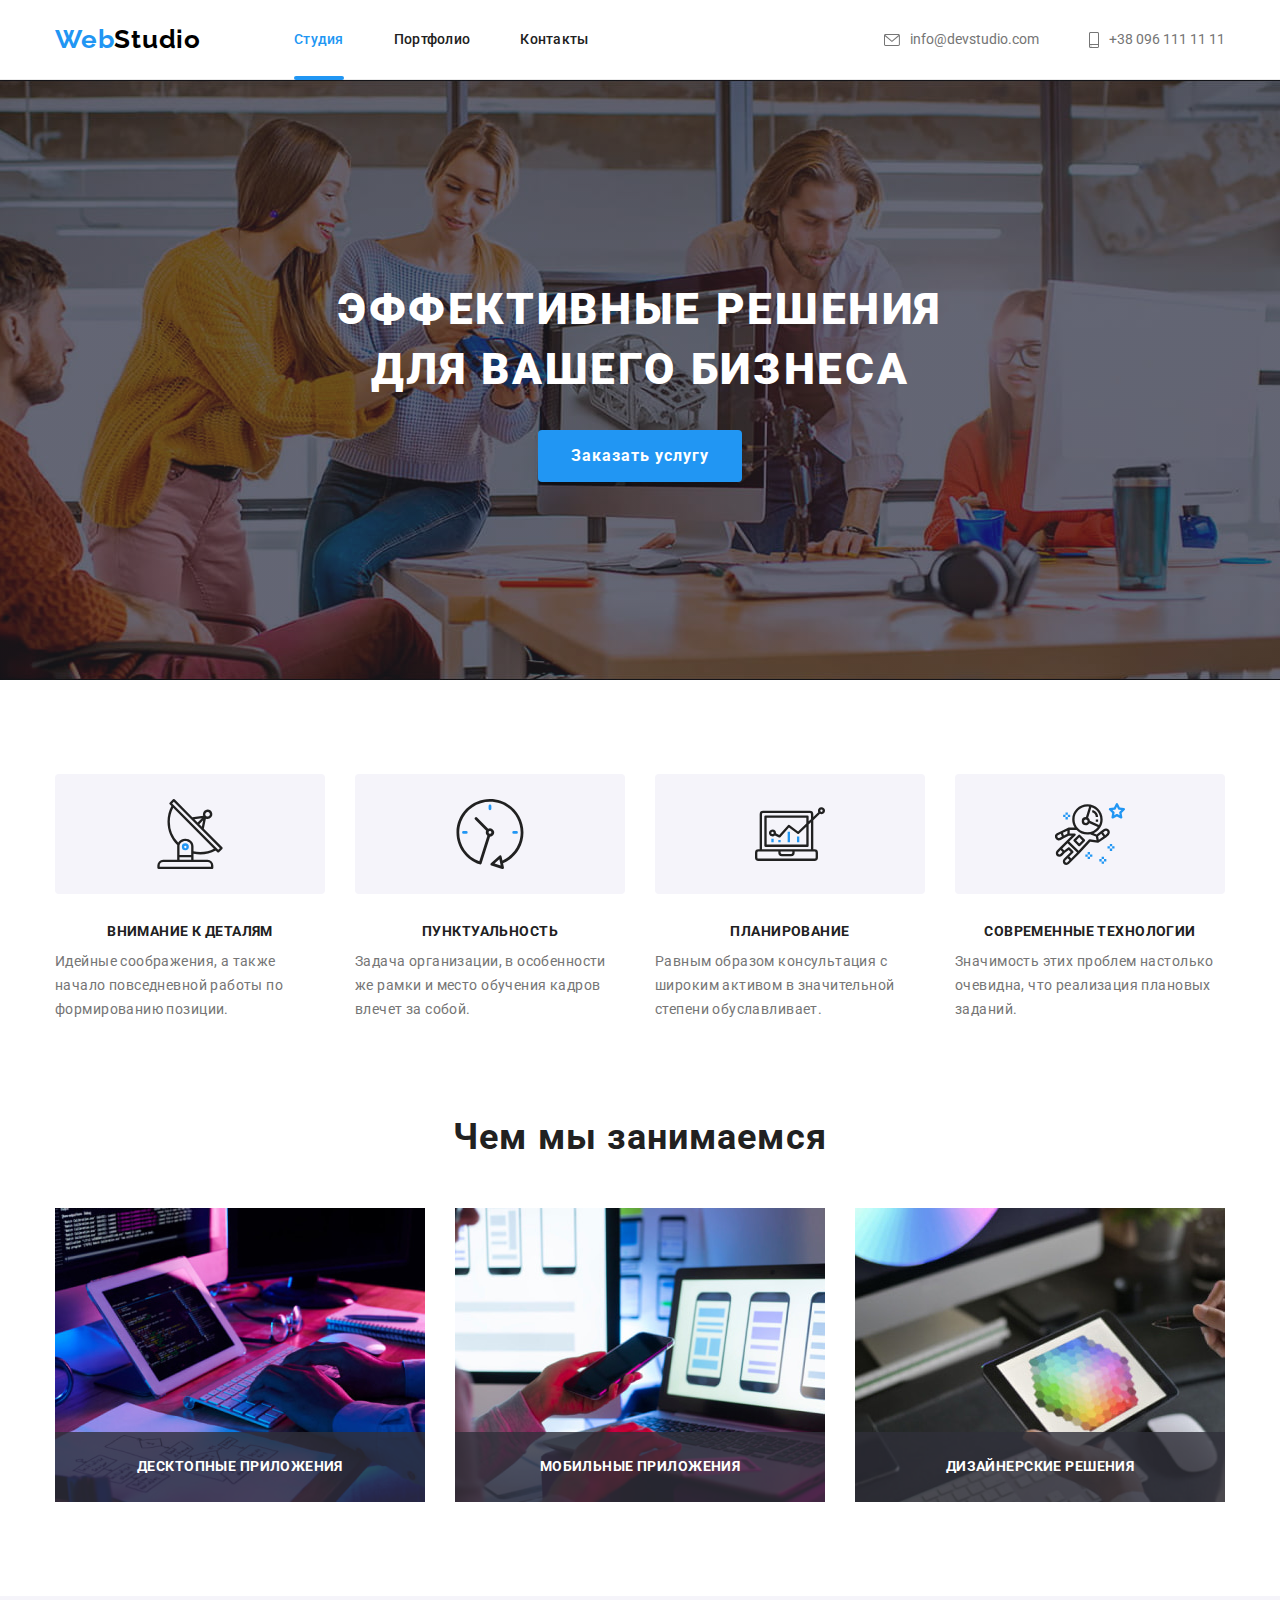
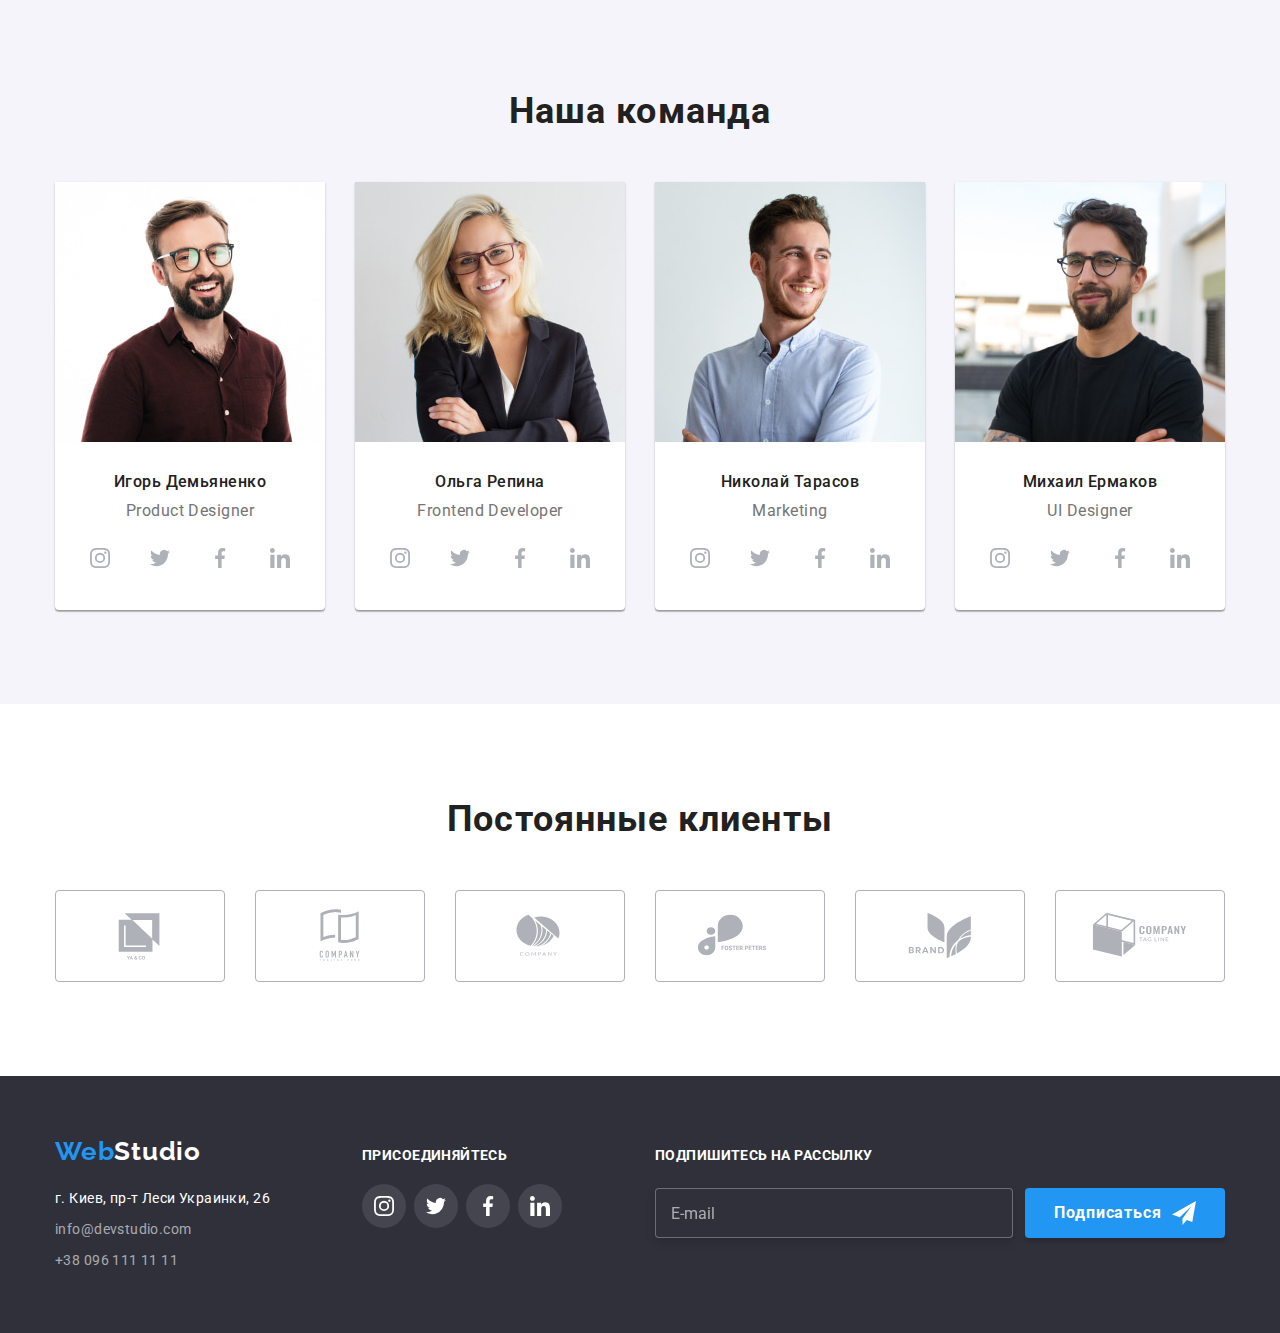
==== commit 256980df: "Внесены правки ментора" ====
--- a/index.html
+++ b/index.html
@@ -46,7 +46,7 @@
           <nav class="mobile-nav">
             <ul class="mobile-nav__list">
               <li class="mobile-nav__item">
-                <a class="mobile-nav__link" href="./index.html">Студия</a>
+                <a class="mobile-nav__link mobile-nav__link--current" href="./index.html">Студия</a>
               </li>
               <li class="mobile-nav__item">
                 <a class="mobile-nav__link" href="./portfolio.html">Портфолио</a>
--- a/css/main.min.css
+++ b/css/main.min.css
@@ -1,2 +1,2 @@
-.visually-hidden{position:absolute;white-space:nowrap;width:1px;height:1px;overflow:hidden;border:0;padding:0;clip:rect(0 0 0 0);-webkit-clip-path:inset(50%);clip-path:inset(50%);margin:-1px}ul{padding:0;margin:0;list-style-type:none}a{text-decoration:none;color:inherit}img{display:block;max-width:100%;height:auto}p{margin-top:0;margin-bottom:0}.section{padding-top:60px;padding-bottom:60px}@media screen and (min-width: 1200px){.section{padding-top:94px;padding-bottom:94px}}.section--no-padding-top{padding-top:0}.section--bgc-gray{background-color:#f5f4fa}.section__title{margin-top:0px;margin-bottom:30px;text-align:center;color:#212121;font-size:28px;line-height:1.18;letter-spacing:0.03em}@media screen and (min-width: 1200px){.section__title{margin-bottom:50px;font-size:36px;line-height:1.17}}.conteiner{margin-right:auto;margin-left:auto;padding-left:15px;padding-right:15px}@media screen and (min-width: 480px){.conteiner{width:480px}}@media screen and (min-width: 768px){.conteiner{width:768px}}@media screen and (min-width: 1200px){.conteiner{width:1200px}}.button{display:-webkit-box;display:-ms-flexbox;display:flex;-webkit-box-pack:center;-ms-flex-pack:center;justify-content:center;-webkit-box-align:center;-ms-flex-align:center;align-items:center;text-align:center;padding:0;cursor:pointer;-webkit-transition:color 250ms cubic-bezier(0.4, 0, 0.2, 1),background-color 250ms cubic-bezier(0.4, 0, 0.2, 1),-webkit-box-shadow 250ms cubic-bezier(0.4, 0, 0.2, 1);transition:color 250ms cubic-bezier(0.4, 0, 0.2, 1),background-color 250ms cubic-bezier(0.4, 0, 0.2, 1),-webkit-box-shadow 250ms cubic-bezier(0.4, 0, 0.2, 1);transition:color 250ms cubic-bezier(0.4, 0, 0.2, 1),background-color 250ms cubic-bezier(0.4, 0, 0.2, 1),box-shadow 250ms cubic-bezier(0.4, 0, 0.2, 1);transition:color 250ms cubic-bezier(0.4, 0, 0.2, 1),background-color 250ms cubic-bezier(0.4, 0, 0.2, 1),box-shadow 250ms cubic-bezier(0.4, 0, 0.2, 1),-webkit-box-shadow 250ms cubic-bezier(0.4, 0, 0.2, 1)}.button:hover,.button:focus{background-color:#2196f3;color:#fff}.button__icon--append{margin-left:10px}.socials{display:-webkit-box;display:-ms-flexbox;display:flex;-ms-flex-wrap:wrap;flex-wrap:wrap;-webkit-box-pack:center;-ms-flex-pack:center;justify-content:center}.socials__item:not(:last-child){margin-right:16px}.socials__item--10px-margin:not(:last-child){margin-right:8px}.socials__link{width:44px;height:44px;display:-webkit-box;display:-ms-flexbox;display:flex;-webkit-box-pack:center;-ms-flex-pack:center;justify-content:center;-webkit-box-align:center;-ms-flex-align:center;align-items:center;border-radius:50%;background-color:#fff;text-align:center;-webkit-transition:background-color 250ms cubic-bezier(0.4, 0, 0.2, 1);transition:background-color 250ms cubic-bezier(0.4, 0, 0.2, 1)}.socials__link:hover,.socials__link:focus{background-color:#2196f3}.socials__link--bgc-gray{background-color:rgba(255,255,255,0.1);-webkit-transition:background-color 250ms cubic-bezier(0.4, 0, 0.2, 1);transition:background-color 250ms cubic-bezier(0.4, 0, 0.2, 1)}.socials__icon{fill:#afb1b8;-webkit-transition:fill 250ms cubic-bezier(0.4, 0, 0.2, 1);transition:fill 250ms cubic-bezier(0.4, 0, 0.2, 1)}.socials__link:hover .socials__icon,.socials__link:focus .socials__icon{fill:#fff}.socials__icon--fill-white{fill:#fff}body{font-family:"Roboto",sans-serif;font-size:14px;line-height:1.71;padding-top:60px;color:#757575;background-color:#fff}@media screen and (min-width: 768px){body{padding-top:80px}}.logo{display:inline-block;font-family:"Raleway",sans-serif;font-weight:700;font-size:24px;line-height:1.16;letter-spacing:0.03em;color:#2196f3}@media screen and (min-width: 1200px){.logo{font-size:26px;line-height:1.2}}.logo__text{color:#000000}.logo__text--light-theme{color:#fff}.header{position:fixed;width:100%;height:60px;top:0;left:0;z-index:1;border-bottom:1px solid #ececec;background-color:#fff}@media screen and (min-width: 768px){.header{height:80px}}.header__conteiner{position:relative;height:100%}.mobile{display:-webkit-box;display:-ms-flexbox;display:flex;-webkit-box-pack:justify;-ms-flex-pack:justify;justify-content:space-between;-webkit-box-align:center;-ms-flex-align:center;align-items:center;height:100%}@media screen and (min-width: 768px){.mobile{display:none}}.mobile__button{position:relative;z-index:99;display:-webkit-box;display:-ms-flexbox;display:flex;-webkit-box-pack:center;-ms-flex-pack:center;justify-content:center;-webkit-box-align:center;-ms-flex-align:center;align-items:center;text-align:center;padding:0;margin-left:auto;background-color:transparent;border-color:transparent;cursor:pointer}.mobile__icon{-webkit-transition:fill 250ms cubic-bezier(0.4, 0, 0.2, 1);transition:fill 250ms cubic-bezier(0.4, 0, 0.2, 1)}.mobile__icon:hover,.mobile__icon:focus{fill:#2196f3}.mobile__icon--close{display:none}.is-active .mobile__icon--close{display:block}.is-active .mobile__icon--open{display:none}.mobile__menu{display:none;position:fixed;top:0;left:0;width:100%;height:100vh;padding:48px 40px 15px;z-index:5;overflow-y:scroll;background-color:#fff}@media screen and (max-width: 380px){.mobile__menu{padding-right:15px}}.mobile__menu.is-open{display:block}.mobile-nav__item:not(:last-child){padding-bottom:32px}.mobile-nav__item:hover,.mobile-nav__item:focus{color:#2196f3}.mobile-nav__link{display:block;color:#212121;font-weight:500;font-size:40px;line-height:1.18;letter-spacing:0.02em;-webkit-transition:color 250ms cubic-bezier(0.4, 0, 0.2, 1);transition:color 250ms cubic-bezier(0.4, 0, 0.2, 1)}.mobile-nav__link:hover,.mobile-nav__link:focus{color:#2196f3}.mobile-contacts{margin-top:40vh}.mobile-contacts__item{margin-bottom:32px;font-weight:500;font-size:34px;line-height:1.18;font-style:normal;letter-spacing:0.02em;color:#2196f3}.mobile-contacts__item:last-child{margin-bottom:64px}@media screen and (max-width: 380px){.mobile-contacts__item{font-size:24px;line-height:1.18}.mobile-contacts__item:last-child{margin-bottom:5vh}}.mobile-contacts__link{display:-webkit-inline-box;display:-ms-inline-flexbox;display:inline-flex;-webkit-box-align:center;-ms-flex-align:center;align-items:center;-webkit-transition:color 250ms cubic-bezier(0.4, 0, 0.2, 1);transition:color 250ms cubic-bezier(0.4, 0, 0.2, 1)}.mobile-contacts__link:hover,.mobile-contacts__link:focus{color:#2196f3}.mobile-contacts__link--small-gray{font-size:24px;line-height:1.17;letter-spacing:0.02em;color:#757575}.mobile-socials{display:-webkit-box;display:-ms-flexbox;display:flex;-ms-flex-wrap:wrap;flex-wrap:wrap;-webkit-box-pack:stretch;-ms-flex-pack:stretch;justify-content:stretch;-webkit-box-align:center;-ms-flex-align:center;align-items:center}.mobile-socials__item{font-weight:500;font-size:18px;line-height:1.22;letter-spacing:0.02em;color:#2196f3}.mobile-socials__item:not(:last-child){padding-right:10px}.mobile-socials__item:not(:first-child){padding-left:10px;border-left:1px solid rgba(33,33,33,0.2)}@media screen and (max-width: 440px){.mobile-socials__item{-ms-flex-preferred-size:calc((100%-70px) / 2);flex-basis:calc((100%-70px) / 2)}.mobile-socials__item:nth-last-child(n+3){margin-bottom:20px}.mobile-socials__item:nth-child(2n){padding-left:15vw}.mobile-socials__item:not(:nth-child(2n)){padding:0;border:none}}@media screen and (max-width: 767px){.header__menu{display:none}}@media screen and (min-width: 768px){.header__menu{display:-webkit-box;display:-ms-flexbox;display:flex;-webkit-box-align:center;-ms-flex-align:center;align-items:center}}.page-nav{display:-webkit-box;display:-ms-flexbox;display:flex;-webkit-box-align:center;-ms-flex-align:center;align-items:center}.page-nav__list{display:-webkit-box;display:-ms-flexbox;display:flex;margin-left:88px}@media screen and (min-width: 1200px){.page-nav__list{margin-left:93px}}.page-nav__item:not(:first-child){margin-left:50px}.page-nav__item:hover,.page-nav__item:focus{color:#2196f3}.page-nav__link{display:block;padding-top:32px;padding-bottom:32px;color:#212121;font-weight:500;font-size:14px;line-height:1.14;letter-spacing:0.02em;-webkit-transition:color 250ms cubic-bezier(0.4, 0, 0.2, 1);transition:color 250ms cubic-bezier(0.4, 0, 0.2, 1)}.page-nav__link:hover,.page-nav__link:focus{color:#2196f3}@media screen and (min-width: 768px){.page-nav__link--current{position:relative;color:#2196f3}.page-nav__link--current::after{content:'';position:absolute;left:0;bottom:0;width:100%;height:4px;background-color:#2196f3;border-radius:2px}}.contacts{margin-left:auto}@media screen and (min-width: 1200px){.contacts{display:-webkit-box;display:-ms-flexbox;display:flex;-webkit-box-pack:center;-ms-flex-pack:center;justify-content:center;-webkit-box-align:center;-ms-flex-align:center;align-items:center}}.contacts__item{font-size:12px;line-height:1.17;color:#757575}@media screen and (max-width: 1199px){.contacts__item:not(:first-child){margin-top:10px}}@media screen and (min-width: 1200px){.contacts__item:not(:first-child){margin-left:50px}}.contacts__link{display:-webkit-inline-box;display:-ms-inline-flexbox;display:inline-flex;-webkit-box-align:center;-ms-flex-align:center;align-items:center;-webkit-transition:color 250ms cubic-bezier(0.4, 0, 0.2, 1);transition:color 250ms cubic-bezier(0.4, 0, 0.2, 1)}.contacts__link:hover,.contacts__link:focus{color:#2196f3}@media screen and (min-width: 1200px){.contacts__link{font-size:14px;line-height:1.14;padding-top:32px;padding-bottom:32px}}.contacts__icon{margin-right:10px;fill:#757575;-webkit-transition:fill 250ms cubic-bezier(0.4, 0, 0.2, 1);transition:fill 250ms cubic-bezier(0.4, 0, 0.2, 1)}.contacts__link:hover .contacts__icon,.contacts__link:focus .contacts__icon{fill:#2196f3}.hero{margin-left:auto;margin-right:auto;padding-top:118px;padding-bottom:118px;height:400px;max-width:480px;text-align:center;background-color:#c4c4c4;background-image:-webkit-gradient(linear, left top, right top, from(rgba(47,48,58,0.4)), to(rgba(47,48,58,0.4))),url(../images/hero/Hero-Img_sm.jpg);background-image:linear-gradient(to right, rgba(47,48,58,0.4), rgba(47,48,58,0.4)),url(../images/hero/Hero-Img_sm.jpg);background-size:cover;background-position:center;background-repeat:no-repeat}@media screen and (min-device-pixel-ratio: 2), (-webkit-min-device-pixel-ratio: 2), (min-resolution: 192dpi), (min-resolution: 2dppx){.hero{background-image:-webkit-gradient(linear, left top, right top, from(rgba(47,48,58,0.4)), to(rgba(47,48,58,0.4))),url(../images/hero/Hero-Img_sm@2x.jpg);background-image:linear-gradient(to right, rgba(47,48,58,0.4), rgba(47,48,58,0.4)),url(../images/hero/Hero-Img_sm@2x.jpg)}}@media screen and (min-width: 768px){.hero{max-width:768px;background-image:-webkit-gradient(linear, left top, right top, from(rgba(47,48,58,0.4)), to(rgba(47,48,58,0.4))),url(../images/hero/Hero-Img_md.jpg);background-image:linear-gradient(to right, rgba(47,48,58,0.4), rgba(47,48,58,0.4)),url(../images/hero/Hero-Img_md.jpg);background-size:cover;background-position:center;background-repeat:no-repeat}}@media screen and (min-width: 768px) and (min-device-pixel-ratio: 2), screen and (min-width: 768px) and (-webkit-min-device-pixel-ratio: 2), screen and (min-width: 768px) and (min-resolution: 192dpi), screen and (min-width: 768px) and (min-resolution: 2dppx){.hero{background-image:-webkit-gradient(linear, left top, right top, from(rgba(47,48,58,0.4)), to(rgba(47,48,58,0.4))),url(../images/hero/Hero-Img_md@2x.jpg);background-image:linear-gradient(to right, rgba(47,48,58,0.4), rgba(47,48,58,0.4)),url(../images/hero/Hero-Img_md@2x.jpg)}}@media screen and (min-width: 1200px){.hero{padding-top:200px;padding-bottom:200px;height:600px;max-width:1600px;background-image:-webkit-gradient(linear, left top, right top, from(rgba(47,48,58,0.4)), to(rgba(47,48,58,0.4))),url(../images/hero/Hero-Img_lg.jpg);background-image:linear-gradient(to right, rgba(47,48,58,0.4), rgba(47,48,58,0.4)),url(../images/hero/Hero-Img_lg.jpg);background-size:cover;background-position:center;background-repeat:no-repeat}}@media screen and (min-width: 1200px) and (min-device-pixel-ratio: 2), screen and (min-width: 1200px) and (-webkit-min-device-pixel-ratio: 2), screen and (min-width: 1200px) and (min-resolution: 192dpi), screen and (min-width: 1200px) and (min-resolution: 2dppx){.hero{background-image:-webkit-gradient(linear, left top, right top, from(rgba(47,48,58,0.4)), to(rgba(47,48,58,0.4))),url(../images/hero/Hero-Img_lg@2x.jpg);background-image:linear-gradient(to right, rgba(47,48,58,0.4), rgba(47,48,58,0.4)),url(../images/hero/Hero-Img_lg@2x.jpg)}}.hero__title{display:block;margin-right:auto;margin-left:auto;margin-top:0;margin-bottom:30px;max-width:360px;color:#fff;font-weight:900;font-size:26px;line-height:1.62;letter-spacing:0.06em;text-transform:uppercase}@media screen and (min-width: 1200px){.hero__title{max-width:700px;font-size:44px;line-height:1.36}}.hero__button{display:inline-block;padding-left:32px;padding-right:32px;padding-top:10px;padding-bottom:10px;border:1px solid transparent;border-radius:4px;-webkit-box-shadow:0px 4px 4px rgba(0,0,0,0.15);box-shadow:0px 4px 4px rgba(0,0,0,0.15);color:#fff;background-color:#2196f3;font-family:"Roboto",sans-serif;font-weight:700;font-size:16px;line-height:1.87;letter-spacing:0.06em}.hero__button:hover,.hero__button:focus{background-color:#188ce8}.features{margin-bottom:-30px}@media screen and (min-width: 768px){.features{display:-webkit-box;display:-ms-flexbox;display:flex;-webkit-box-pack:center;-ms-flex-pack:center;justify-content:center;-ms-flex-wrap:wrap;flex-wrap:wrap;margin-right:-15px;margin-left:-15px}}.features__item{margin-bottom:30px}@media screen and (max-width: 767px){.features__item{max-width:450px}}@media screen and (min-width: 768px){.features__item{width:354px;margin-right:15px;margin-left:15px}}@media screen and (min-width: 1200px){.features__item{width:270px}}.features__wrapper{height:120px;display:-webkit-box;display:-ms-flexbox;display:flex;-webkit-box-pack:center;-ms-flex-pack:center;justify-content:center;-webkit-box-align:center;-ms-flex-align:center;align-items:center;text-align:center;background:#f5f4fa;border-radius:4px}.features__title{margin-top:30px;margin-bottom:10px;font-size:14px;line-height:1.14;color:#212121;letter-spacing:0.03em;text-align:center;text-transform:uppercase}.features__discription{letter-spacing:0.03em}@media screen and (max-width: 1199px){.business__section{display:none}}.business{display:-webkit-box;display:-ms-flexbox;display:flex;-webkit-box-pack:center;-ms-flex-pack:center;justify-content:center;-ms-flex-wrap:wrap;flex-wrap:wrap}.business__item{position:relative}.business__item:not(:last-child){margin-right:30px}.business__description{position:absolute;left:0;bottom:0;width:100%;height:70px;display:-webkit-box;display:-ms-flexbox;display:flex;-webkit-box-pack:center;-ms-flex-pack:center;justify-content:center;-webkit-box-align:center;-ms-flex-align:center;align-items:center;background-color:rgba(47,48,58,0.8)}.business__title{font-size:14px;line-height:1.14;text-align:center;letter-spacing:0.03em;text-transform:uppercase;color:#fff}.business{display:-webkit-box;display:-ms-flexbox;display:flex;-webkit-box-pack:center;-ms-flex-pack:center;justify-content:center;-ms-flex-wrap:wrap;flex-wrap:wrap}.business__item{position:relative}.business__item:not(:last-child){margin-right:30px}.business__description{position:absolute;left:0;bottom:0;width:100%;height:70px;display:-webkit-box;display:-ms-flexbox;display:flex;-webkit-box-pack:center;-ms-flex-pack:center;justify-content:center;-webkit-box-align:center;-ms-flex-align:center;align-items:center;background-color:rgba(47,48,58,0.8)}.business__title{font-size:14px;line-height:1.14;text-align:center;letter-spacing:0.03em;text-transform:uppercase;color:#fff}.team{margin-bottom:-30px}@media screen and (min-width: 768px){.team{display:-webkit-box;display:-ms-flexbox;display:flex;-webkit-box-pack:center;-ms-flex-pack:center;justify-content:center}}@media screen and (min-width: 768px) and (max-width: 1199px){.team{-ms-flex-wrap:wrap;flex-wrap:wrap;margin-left:-15px;margin-right:-15px}}.team__item{margin-bottom:30px;background-color:#fff;-webkit-box-shadow:0px 1px 3px rgba(0,0,0,0.12),0px 1px 1px rgba(0,0,0,0.14),0px 2px 1px rgba(0,0,0,0.2);box-shadow:0px 1px 3px rgba(0,0,0,0.12),0px 1px 1px rgba(0,0,0,0.14),0px 2px 1px rgba(0,0,0,0.2);border-radius:0px 0px 4px 4px}@media screen and (min-width: 768px) and (max-width: 1199px){.team__item{margin-left:15px;margin-right:15px;-ms-flex-preferred-size:calc((100% - 60px)/2);flex-basis:calc((100% - 60px)/2)}}@media screen and (min-width: 1200px){.team__item:not(:last-child){margin-right:30px}}.team__discription{padding-top:30px;padding-bottom:30px;text-align:center;font-size:16px;line-height:1.19;letter-spacing:0.03em}.team__title{margin-top:0px;margin-bottom:10px;font-size:inherit;line-height:inherit;font-weight:500;color:#212121}.team__text{margin-top:0;margin-bottom:16px}.clients{display:-webkit-box;display:-ms-flexbox;display:flex;-webkit-box-pack:center;-ms-flex-pack:center;justify-content:center;-ms-flex-wrap:wrap;flex-wrap:wrap;margin-left:-15px;margin-right:-15px;margin-bottom:-30px}.clients__item{min-width:210px;min-height:92px;margin-left:15px;margin-right:15px;margin-bottom:30px}@media screen and (min-width: 768px){.clients__item{min-width:226px}}@media screen and (min-width: 1200px){.clients__item{min-width:170px}}.clients__link{width:100%;height:100%;display:-webkit-box;display:-ms-flexbox;display:flex;-webkit-box-pack:center;-ms-flex-pack:center;justify-content:center;-webkit-box-align:center;-ms-flex-align:center;align-items:center;border:1px solid #afb1b8;border-radius:4px;-webkit-transition:border-color 250ms cubic-bezier(0.4, 0, 0.2, 1);transition:border-color 250ms cubic-bezier(0.4, 0, 0.2, 1)}.clients__link:hover,.clients__link:focus{border-color:#2196f3}.clients__logo{fill:#afb1b8;-webkit-transition:fill 250ms cubic-bezier(0.4, 0, 0.2, 1);transition:fill 250ms cubic-bezier(0.4, 0, 0.2, 1)}.clients__link:hover .clients__logo,.clients__link:focus .clients__logo{fill:#2196f3}.footer{padding-top:60px;padding-bottom:60px;background-color:#2f303a}.footer__conteiner{text-align:center}@media screen and (min-width: 768px){.footer__conteiner{display:-webkit-box;display:-ms-flexbox;display:flex;-webkit-box-align:baseline;-ms-flex-align:baseline;align-items:baseline;-ms-flex-pack:distribute;justify-content:space-around;-ms-flex-wrap:wrap;flex-wrap:wrap}}@media screen and (min-width: 1200px){.footer__conteiner{text-align:start}}@media screen and (max-width: 1199px){.footer__contacts{-webkit-box-pack:center;-ms-flex-pack:center;justify-content:center;-ms-flex-preferred-size:calc(100%/2);flex-basis:calc(100%/2)}}@media screen and (min-width: 1200px){.footer__contacts{-webkit-box-flex:1;-ms-flex-positive:1;flex-grow:1}}.footer__logo{margin-bottom:20px}@media screen and (max-width: 1199px){.address__list{margin-bottom:60px}}.address__item:not(:first-child){margin-top:7px}.address__map-link{font-style:normal;letter-spacing:0.03em;color:#fff}.address__link{font-style:normal;letter-spacing:0.03em;-webkit-transition:color 250ms cubic-bezier(0.4, 0, 0.2, 1);transition:color 250ms cubic-bezier(0.4, 0, 0.2, 1);color:rgba(255,255,255,0.6)}.address__link:hover,.address__link:focus{color:#2196f3}.footer__socials{display:-webkit-box;display:-ms-flexbox;display:flex;-webkit-box-orient:vertical;-webkit-box-direction:normal;-ms-flex-direction:column;flex-direction:column;margin-bottom:60px}@media screen and (max-width: 1199px){.footer__socials{-webkit-box-pack:center;-ms-flex-pack:center;justify-content:center;-ms-flex-preferred-size:calc(100%/2);flex-basis:calc(100%/2)}}@media screen and (min-width: 1200px){.footer__socials{-webkit-box-pack:left;-ms-flex-pack:left;justify-content:left;margin-right:93px}}.footer__title{margin-top:0;margin-bottom:20px;font-size:14px;line-height:1.14;letter-spacing:0.03em;text-transform:uppercase;color:#fff}@media screen and (min-width: 1200px){.subscription{max-width:570px}}.subscription__title{font-weight:700;line-height:1.14px;letter-spacing:0.03em;text-transform:uppercase;color:#fff}.subscription__form{margin-top:20px}@media screen and (min-width: 1200px){.subscription__form{display:-webkit-box;display:-ms-flexbox;display:flex;-webkit-box-align:center;-ms-flex-align:center;align-items:center}}.subscription__input{font-size:16px;line-height:1.25;padding-left:15px;-webkit-box-align:center;-ms-flex-align:center;align-items:center;width:100%;height:50px;color:#fff;background-color:#2f303a;border:1px solid rgba(255,255,255,0.3);-webkit-filter:drop-shadow(0px 4px 4px rgba(0,0,0,0.15));filter:drop-shadow(0px 4px 4px rgba(0,0,0,0.15));border-radius:4px}@media screen and (max-width: 1199px){.subscription__input{max-width:450px}}@media screen and (min-width: 480px){.subscription__input{width:450px}}@media screen and (min-width: 1200px){.subscription__input{max-width:100%}}.subscription__input::-webkit-input-placeholder{color:rgba(255,255,255,0.6)}.subscription__input:-ms-input-placeholder{color:rgba(255,255,255,0.6)}.subscription__input::-ms-input-placeholder{color:rgba(255,255,255,0.6)}.subscription__input::placeholder{color:rgba(255,255,255,0.6)}.subscription__button{margin-top:20px;margin-right:auto;margin-left:auto;min-width:200px;height:50px;font-weight:700;font-size:16px;line-height:1.88;letter-spacing:0.06em;color:#fff;background-color:#2196f3;border:none;border-radius:4px;-webkit-box-shadow:0px 4px 4px rgba(0,0,0,0.15);box-shadow:0px 4px 4px rgba(0,0,0,0.15)}@media screen and (min-width: 1200px){.subscription__button{margin-top:0;margin-right:0;margin-left:12px}}.subscription__button:hover,.subscription__button:focus{background-color:#188ce8}.backdrop{position:fixed;top:0;left:50%;-webkit-transform:translateX(-50%);transform:translateX(-50%);z-index:10;width:100%;height:100%;background-color:rgba(0,0,0,0.2);opacity:1;-webkit-transition:opacity 250ms cubic-bezier(0.4, 0, 0.2, 1);transition:opacity 250ms cubic-bezier(0.4, 0, 0.2, 1)}.is-hidden{opacity:0;visibility:hidden;pointer-events:none}.modal-box{-webkit-transform:translate(-50%, -50%) scale(0.5);transform:translate(-50%, -50%) scale(0.5)}.modal-box{position:absolute;top:50%;left:50%;-webkit-transform:translate(-50%, -50%) scale(1);transform:translate(-50%, -50%) scale(1);background-color:#fff;-webkit-transition:-webkit-transform 250ms cubic-bezier(0.4, 0, 0.2, 1);transition:-webkit-transform 250ms cubic-bezier(0.4, 0, 0.2, 1);transition:transform 250ms cubic-bezier(0.4, 0, 0.2, 1);transition:transform 250ms cubic-bezier(0.4, 0, 0.2, 1), -webkit-transform 250ms cubic-bezier(0.4, 0, 0.2, 1)}@media screen and (max-width: 479px){.modal-box{width:100%;height:100%}}@media screen and (min-width: 480px){.modal-box{width:450px;height:609px}}@media screen and (min-width: 1200px){.modal-box{width:528px;height:581px}}.modal-box__wrapper{display:-webkit-box;display:-ms-flexbox;display:flex;-webkit-box-orient:vertical;-webkit-box-direction:normal;-ms-flex-direction:column;flex-direction:column;width:100%;height:100%;padding:40px 15px;font-size:12px;line-height:1.17;letter-spacing:0.01em;color:#757575}@media screen and (min-width: 480px){.modal-box__wrapper{padding:40px}}.modal-box__title{margin-bottom:12px;font-weight:700;font-size:20px;line-height:1.15;text-align:center;letter-spacing:0.03em;color:#212121}.close-button{position:absolute;top:8px;right:8px;min-width:30px;min-height:30px;background:#fff;border:1px solid rgba(0,0,0,0.1);border-radius:50%;-webkit-transition:background-color 250ms cubic-bezier(0.4, 0, 0.2, 1);transition:background-color 250ms cubic-bezier(0.4, 0, 0.2, 1)}.close-button:hover,.close-button:focus{background:#fff}.close-button__icon{fill:#212121;-webkit-transition:fill 250ms cubic-bezier(0.4, 0, 0.2, 1);transition:fill 250ms cubic-bezier(0.4, 0, 0.2, 1)}.close-button:hover .close-button__icon,.close-button:focus .close-button__icon{fill:#2196f3}.form__field{margin-bottom:10px}.form__label{display:block;margin-bottom:4px}.form__wrapper{position:relative}.form__input{width:100%;height:40px;-webkit-box-align:center;-ms-flex-align:center;align-items:center;padding-left:42px;border:1px solid rgba(33,33,33,0.2);border-radius:4px;outline:none;-webkit-transition:border 250ms cubic-bezier(0.4, 0, 0.2, 1);transition:border 250ms cubic-bezier(0.4, 0, 0.2, 1)}.form__field:focus-within .form__input{border:1px solid #2196f3}.form__icon{position:absolute;top:50%;left:12px;-webkit-transform:translateY(-50%);transform:translateY(-50%);fill:#212121;-webkit-transition:fill 250ms cubic-bezier(0.4, 0, 0.2, 1);transition:fill 250ms cubic-bezier(0.4, 0, 0.2, 1)}.form__field:focus-within .form__icon{fill:#2196f3}.form__comment{margin-bottom:0}.form__textarea{display:block;width:100%;min-height:120px;resize:none;padding:12px;font-size:14px;line-height:1.14;letter-spacing:0.01em;border:1px solid rgba(33,33,33,0.2);border-radius:4px;outline:none;-webkit-transition:border 250ms cubic-bezier(0.4, 0, 0.2, 1);transition:border 250ms cubic-bezier(0.4, 0, 0.2, 1)}.form__textarea::-webkit-input-placeholder{font-size:14px;line-height:1.14;letter-spacing:0.01em;color:rgba(117,117,117,0.5)}.form__textarea:-ms-input-placeholder{font-size:14px;line-height:1.14;letter-spacing:0.01em;color:rgba(117,117,117,0.5)}.form__textarea::-ms-input-placeholder{font-size:14px;line-height:1.14;letter-spacing:0.01em;color:rgba(117,117,117,0.5)}.form__textarea::placeholder{font-size:14px;line-height:1.14;letter-spacing:0.01em;color:rgba(117,117,117,0.5)}.form__comment:focus-within .form__textarea{border:1px solid #2196f3}.checkbox__label{display:-webkit-box;display:-ms-flexbox;display:flex;-webkit-box-pack:center;-ms-flex-pack:center;justify-content:center;-webkit-box-align:center;-ms-flex-align:center;align-items:center}.checkbox{margin-top:20px;font-size:12px;line-height:1.17;letter-spacing:0.03em}@media screen and (max-width: 479px){.checkbox{font-size:9px;line-height:1.1}}@media screen and (min-width: 1200px){.checkbox{font-size:14px;line-height:1.71}}.checkbox__icon{margin-right:4px;width:15px;height:15px;border:2px solid #212121;border-radius:4px;-webkit-transition:background-color 250ms cubic-bezier(0.4, 0, 0.2, 1),-webkit-box-shadow 250ms cubic-bezier(0.4, 0, 0.2, 1);transition:background-color 250ms cubic-bezier(0.4, 0, 0.2, 1),-webkit-box-shadow 250ms cubic-bezier(0.4, 0, 0.2, 1);transition:box-shadow 250ms cubic-bezier(0.4, 0, 0.2, 1),background-color 250ms cubic-bezier(0.4, 0, 0.2, 1);transition:box-shadow 250ms cubic-bezier(0.4, 0, 0.2, 1),background-color 250ms cubic-bezier(0.4, 0, 0.2, 1),-webkit-box-shadow 250ms cubic-bezier(0.4, 0, 0.2, 1)}.checkbox__input:focus+.checkbox__icon{-webkit-box-shadow:0 0 0 2px #2196f3;box-shadow:0 0 0 2px #2196f3}.checkbox__input:checked:focus+.checkbox__icon{-webkit-box-shadow:0 0 0 2px #212121;box-shadow:0 0 0 2px #212121}.checkbox__input:checked+.checkbox__icon{border-color:#2196f3;background-color:#2196f3;background-image:url(../images/icon-checked.svg);background-size:contain;background-repeat:no-repeat;background-origin:border-box}.policy{margin-left:4px;color:#2196f3;text-decoration:underline}.button__wrapper{display:-webkit-box;display:-ms-flexbox;display:flex;-webkit-box-pack:center;-ms-flex-pack:center;justify-content:center;-webkit-box-align:center;-ms-flex-align:center;align-items:center;margin-top:30px}.form__button{width:200px;height:50px;font-weight:700;font-size:16px;line-height:1.88;letter-spacing:0.06em;color:#fff;background-color:#2196f3;border:none;border-radius:4px;-webkit-box-shadow:0px 4px 4px rgba(0,0,0,0.15);box-shadow:0px 4px 4px rgba(0,0,0,0.15)}.form__button:hover,.form__button:focus{background-color:#188ce8}.filter{display:-webkit-box;display:-ms-flexbox;display:flex;-ms-flex-wrap:wrap;flex-wrap:wrap;margin-right:-4px;margin-left:-4px;margin-bottom:35px}@media screen and (min-width: 768px){.filter{-webkit-box-pack:center;-ms-flex-pack:center;justify-content:center}}.filter__button{padding:6px 22px;margin-right:4px;margin-left:4px;margin-bottom:15px;border:1px solid transparent;border-radius:4px;color:#212121;background-color:#f5f4fa;font-family:"Roboto",sans-serif;font-weight:500;font-size:16px;line-height:1.62;letter-spacing:0.03em}.filter__button:hover,.filter__button:focus{color:#fff;-webkit-box-shadow:0px 3px 1px rgba(0,0,0,0.1),0px 1px 2px rgba(0,0,0,0.08),0px 2px 2px rgba(0,0,0,0.12);box-shadow:0px 3px 1px rgba(0,0,0,0.1),0px 1px 2px rgba(0,0,0,0.08),0px 2px 2px rgba(0,0,0,0.12)}.filter__item:not(:last-child){margin-right:8px}.projects{margin-bottom:-30px}@media screen and (max-width: 767px){.projects{text-align:center}}@media screen and (min-width: 768px){.projects{display:-webkit-box;display:-ms-flexbox;display:flex;-ms-flex-wrap:wrap;flex-wrap:wrap;margin-left:-15px;margin-right:-15px}}.projects__item{display:-webkit-box;display:-ms-flexbox;display:flex;margin-bottom:30px;background:#fff}@media screen and (min-width: 768px){.projects__item{margin-left:15px;margin-right:15px}}@media screen and (min-width: 768px) and (max-width: 1199px){.projects__item{-ms-flex-preferred-size:calc((100% - 60px)/2);flex-basis:calc((100% - 60px)/2)}}@media screen and (min-width: 1199px){.projects__item{-ms-flex-preferred-size:calc((100% - 90px)/3);flex-basis:calc((100% - 90px)/3)}}.projects__link{display:inline-block;-webkit-transition:-webkit-box-shadow 250ms cubic-bezier(0.4, 0, 0.2, 1);transition:-webkit-box-shadow 250ms cubic-bezier(0.4, 0, 0.2, 1);transition:box-shadow 250ms cubic-bezier(0.4, 0, 0.2, 1);transition:box-shadow 250ms cubic-bezier(0.4, 0, 0.2, 1), -webkit-box-shadow 250ms cubic-bezier(0.4, 0, 0.2, 1)}.projects__link:hover,.projects__link:focus{-webkit-box-shadow:0px 1px 1px rgba(0,0,0,0.12),0px 4px 4px rgba(0,0,0,0.06),1px 4px 6px rgba(0,0,0,0.16);box-shadow:0px 1px 1px rgba(0,0,0,0.12),0px 4px 4px rgba(0,0,0,0.06),1px 4px 6px rgba(0,0,0,0.16)}@media screen and (min-width: 768px) and (max-width: 1199px){.projects__link{display:-webkit-box;display:-ms-flexbox;display:flex;-webkit-box-orient:vertical;-webkit-box-direction:normal;-ms-flex-direction:column;flex-direction:column}}.projects__thumb{position:relative;overflow:hidden}.projects__box{text-align:start;padding:20px 24px;border:1px solid #eeeeee;border-top:0px}@media screen and (min-width: 768px) and (max-width: 1199px){.projects__box{-webkit-box-flex:1;-ms-flex-positive:1;flex-grow:1}}.projects__title{margin-top:0;margin-bottom:4px;font-size:18px;line-height:2;letter-spacing:0.06em;color:#212121}.projects__type{font-size:16px;line-height:1.87;letter-spacing:0.03em}.projects__overlay{position:absolute;top:0;left:0;display:-webkit-box;display:-ms-flexbox;display:flex;padding-left:24px;padding-right:24px;-webkit-box-pack:center;-ms-flex-pack:center;justify-content:center;-webkit-box-align:center;-ms-flex-align:center;align-items:center;width:100%;height:100%;background-color:rgba(33,150,243,0.9);-webkit-transform:translateY(101%);transform:translateY(101%);-webkit-transition:-webkit-transform 250ms cubic-bezier(0.4, 0, 0.2, 1);transition:-webkit-transform 250ms cubic-bezier(0.4, 0, 0.2, 1);transition:transform 250ms cubic-bezier(0.4, 0, 0.2, 1);transition:transform 250ms cubic-bezier(0.4, 0, 0.2, 1), -webkit-transform 250ms cubic-bezier(0.4, 0, 0.2, 1)}.projects__link:hover .projects__overlay,.projects__link:focus .projects__overlay{-webkit-transform:translateY(0);transform:translateY(0)}@media screen and (max-width: 380px){.projects__overlay{padding:15px}}.projects__discription{text-align:start;font-size:18px;line-height:1.56;letter-spacing:0.03em;color:#fff}@media screen and (max-width: 380px){.projects__discription{font-size:14px}}
+.visually-hidden{position:absolute;white-space:nowrap;width:1px;height:1px;overflow:hidden;border:0;padding:0;clip:rect(0 0 0 0);-webkit-clip-path:inset(50%);clip-path:inset(50%);margin:-1px}ul{padding:0;margin:0;list-style-type:none}a{text-decoration:none;color:inherit}img{display:block;max-width:100%;height:auto}p{margin-top:0;margin-bottom:0}.section{padding-top:60px;padding-bottom:60px}@media screen and (min-width: 1200px){.section{padding-top:94px;padding-bottom:94px}}.section--no-padding-top{padding-top:0}.section--bgc-gray{background-color:#f5f4fa}.section__title{margin-top:0px;margin-bottom:30px;text-align:center;color:#212121;font-size:28px;line-height:1.18;letter-spacing:0.03em}@media screen and (min-width: 1200px){.section__title{margin-bottom:50px;font-size:36px;line-height:1.17}}.conteiner{margin-right:auto;margin-left:auto;padding-left:15px;padding-right:15px}@media screen and (min-width: 480px){.conteiner{width:480px}}@media screen and (min-width: 768px){.conteiner{width:768px}}@media screen and (min-width: 1200px){.conteiner{width:1200px}}.button{display:-webkit-box;display:-ms-flexbox;display:flex;-webkit-box-pack:center;-ms-flex-pack:center;justify-content:center;-webkit-box-align:center;-ms-flex-align:center;align-items:center;text-align:center;padding:0;cursor:pointer;-webkit-transition:color 250ms cubic-bezier(0.4, 0, 0.2, 1),background-color 250ms cubic-bezier(0.4, 0, 0.2, 1),-webkit-box-shadow 250ms cubic-bezier(0.4, 0, 0.2, 1);transition:color 250ms cubic-bezier(0.4, 0, 0.2, 1),background-color 250ms cubic-bezier(0.4, 0, 0.2, 1),-webkit-box-shadow 250ms cubic-bezier(0.4, 0, 0.2, 1);transition:color 250ms cubic-bezier(0.4, 0, 0.2, 1),background-color 250ms cubic-bezier(0.4, 0, 0.2, 1),box-shadow 250ms cubic-bezier(0.4, 0, 0.2, 1);transition:color 250ms cubic-bezier(0.4, 0, 0.2, 1),background-color 250ms cubic-bezier(0.4, 0, 0.2, 1),box-shadow 250ms cubic-bezier(0.4, 0, 0.2, 1),-webkit-box-shadow 250ms cubic-bezier(0.4, 0, 0.2, 1)}.button:hover,.button:focus{background-color:#2196f3;color:#fff}.button__icon--append{margin-left:10px}.socials{display:-webkit-box;display:-ms-flexbox;display:flex;-ms-flex-wrap:wrap;flex-wrap:wrap;-webkit-box-pack:center;-ms-flex-pack:center;justify-content:center}.socials__item:not(:last-child){margin-right:16px}.socials__item--10px-margin:not(:last-child){margin-right:8px}.socials__link{width:44px;height:44px;display:-webkit-box;display:-ms-flexbox;display:flex;-webkit-box-pack:center;-ms-flex-pack:center;justify-content:center;-webkit-box-align:center;-ms-flex-align:center;align-items:center;border-radius:50%;background-color:#fff;text-align:center;-webkit-transition:background-color 250ms cubic-bezier(0.4, 0, 0.2, 1);transition:background-color 250ms cubic-bezier(0.4, 0, 0.2, 1)}.socials__link:hover,.socials__link:focus{background-color:#2196f3}.socials__link--bgc-gray{background-color:rgba(255,255,255,0.1);-webkit-transition:background-color 250ms cubic-bezier(0.4, 0, 0.2, 1);transition:background-color 250ms cubic-bezier(0.4, 0, 0.2, 1)}.socials__icon{fill:#afb1b8;-webkit-transition:fill 250ms cubic-bezier(0.4, 0, 0.2, 1);transition:fill 250ms cubic-bezier(0.4, 0, 0.2, 1)}.socials__link:hover .socials__icon,.socials__link:focus .socials__icon{fill:#fff}.socials__icon--fill-white{fill:#fff}body{font-family:"Roboto",sans-serif;font-size:14px;line-height:1.71;padding-top:60px;color:#757575;background-color:#fff}@media screen and (min-width: 768px){body{padding-top:80px}}.logo{display:inline-block;font-family:"Raleway",sans-serif;font-weight:700;font-size:24px;line-height:1.16;letter-spacing:0.03em;color:#2196f3}@media screen and (min-width: 1200px){.logo{font-size:26px;line-height:1.2}}.logo__text{color:#000000}.logo__text--light-theme{color:#fff}.header{position:fixed;width:100%;height:60px;top:0;left:0;z-index:1;border-bottom:1px solid #ececec;background-color:#fff}@media screen and (min-width: 768px){.header{height:80px}}.header__conteiner{position:relative;height:100%}.mobile{display:-webkit-box;display:-ms-flexbox;display:flex;-webkit-box-pack:justify;-ms-flex-pack:justify;justify-content:space-between;-webkit-box-align:center;-ms-flex-align:center;align-items:center;height:100%}@media screen and (min-width: 768px){.mobile{display:none}}.mobile__button{position:relative;z-index:99;display:-webkit-box;display:-ms-flexbox;display:flex;-webkit-box-pack:center;-ms-flex-pack:center;justify-content:center;-webkit-box-align:center;-ms-flex-align:center;align-items:center;text-align:center;padding:0;margin-left:auto;background-color:transparent;border-color:transparent;cursor:pointer}.mobile__icon{-webkit-transition:fill 250ms cubic-bezier(0.4, 0, 0.2, 1);transition:fill 250ms cubic-bezier(0.4, 0, 0.2, 1)}.mobile__icon:hover,.mobile__icon:focus{fill:#2196f3}.mobile__icon--close{display:none}.is-active .mobile__icon--close{display:block}.is-active .mobile__icon--open{display:none}.mobile__menu{display:none;position:fixed;top:0;left:0;width:100%;height:100vh;padding:48px 40px 15px;z-index:5;overflow-y:scroll;background-color:#fff}@media screen and (max-width: 380px){.mobile__menu{padding-right:15px}}.mobile__menu.is-open{display:block}.mobile-nav__item:not(:last-child){padding-bottom:32px}.mobile-nav__item:hover,.mobile-nav__item:focus{color:#2196f3}.mobile-nav__link{display:block;color:#212121;font-weight:500;font-size:40px;line-height:1.18;letter-spacing:0.02em;-webkit-transition:color 250ms cubic-bezier(0.4, 0, 0.2, 1);transition:color 250ms cubic-bezier(0.4, 0, 0.2, 1)}.mobile-nav__link:hover,.mobile-nav__link:focus{color:#2196f3}.mobile-nav__link--current{color:#2196f3}.mobile-contacts{margin-top:40vh}.mobile-contacts__item{margin-bottom:32px;font-weight:500;font-size:34px;line-height:1.18;font-style:normal;letter-spacing:0.02em;color:#2196f3}.mobile-contacts__item:last-child{margin-bottom:64px}@media screen and (max-width: 380px){.mobile-contacts__item{font-size:24px;line-height:1.18}.mobile-contacts__item:last-child{margin-bottom:5vh}}.mobile-contacts__link{display:-webkit-inline-box;display:-ms-inline-flexbox;display:inline-flex;-webkit-box-align:center;-ms-flex-align:center;align-items:center;-webkit-transition:color 250ms cubic-bezier(0.4, 0, 0.2, 1);transition:color 250ms cubic-bezier(0.4, 0, 0.2, 1)}.mobile-contacts__link:hover,.mobile-contacts__link:focus{color:#2196f3}.mobile-contacts__link--small-gray{font-size:24px;line-height:1.17;letter-spacing:0.02em;color:#757575}.mobile-socials{display:-webkit-box;display:-ms-flexbox;display:flex;-ms-flex-wrap:wrap;flex-wrap:wrap;-webkit-box-pack:stretch;-ms-flex-pack:stretch;justify-content:stretch;-webkit-box-align:center;-ms-flex-align:center;align-items:center}.mobile-socials__item{font-weight:500;font-size:18px;line-height:1.22;letter-spacing:0.02em;color:#2196f3}.mobile-socials__item:not(:last-child){padding-right:10px}.mobile-socials__item:not(:first-child){padding-left:10px;border-left:1px solid rgba(33,33,33,0.2)}@media screen and (max-width: 440px){.mobile-socials__item{-ms-flex-preferred-size:calc((100%-70px) / 2);flex-basis:calc((100%-70px) / 2)}.mobile-socials__item:nth-last-child(n+3){margin-bottom:20px}.mobile-socials__item:nth-child(2n){padding-left:15vw}.mobile-socials__item:not(:nth-child(2n)){padding:0;border:none}}@media screen and (max-width: 767px){.header__menu{display:none}}@media screen and (min-width: 768px){.header__menu{display:-webkit-box;display:-ms-flexbox;display:flex;-webkit-box-align:center;-ms-flex-align:center;align-items:center}}.page-nav{display:-webkit-box;display:-ms-flexbox;display:flex;-webkit-box-align:center;-ms-flex-align:center;align-items:center}.page-nav__list{display:-webkit-box;display:-ms-flexbox;display:flex;margin-left:88px}@media screen and (min-width: 1200px){.page-nav__list{margin-left:93px}}.page-nav__item:not(:first-child){margin-left:50px}.page-nav__item:hover,.page-nav__item:focus{color:#2196f3}.page-nav__link{display:block;padding-top:32px;padding-bottom:32px;color:#212121;font-weight:500;font-size:14px;line-height:1.14;letter-spacing:0.02em;-webkit-transition:color 250ms cubic-bezier(0.4, 0, 0.2, 1);transition:color 250ms cubic-bezier(0.4, 0, 0.2, 1)}.page-nav__link:hover,.page-nav__link:focus{color:#2196f3}.page-nav__link--current{position:relative;color:#2196f3}.page-nav__link--current::after{content:'';position:absolute;left:0;bottom:0;width:100%;height:4px;background-color:#2196f3;border-radius:2px}.contacts{margin-left:auto}@media screen and (min-width: 1200px){.contacts{display:-webkit-box;display:-ms-flexbox;display:flex;-webkit-box-pack:center;-ms-flex-pack:center;justify-content:center;-webkit-box-align:center;-ms-flex-align:center;align-items:center}}.contacts__item{font-size:12px;line-height:1.17;color:#757575}@media screen and (max-width: 1199px){.contacts__item:not(:first-child){margin-top:10px}}@media screen and (min-width: 1200px){.contacts__item:not(:first-child){margin-left:50px}}.contacts__link{display:-webkit-inline-box;display:-ms-inline-flexbox;display:inline-flex;-webkit-box-align:center;-ms-flex-align:center;align-items:center;-webkit-transition:color 250ms cubic-bezier(0.4, 0, 0.2, 1);transition:color 250ms cubic-bezier(0.4, 0, 0.2, 1)}.contacts__link:hover,.contacts__link:focus{color:#2196f3}@media screen and (min-width: 1200px){.contacts__link{font-size:14px;line-height:1.14;padding-top:32px;padding-bottom:32px}}.contacts__icon{margin-right:10px;fill:#757575;-webkit-transition:fill 250ms cubic-bezier(0.4, 0, 0.2, 1);transition:fill 250ms cubic-bezier(0.4, 0, 0.2, 1)}.contacts__link:hover .contacts__icon,.contacts__link:focus .contacts__icon{fill:#2196f3}.hero{margin-left:auto;margin-right:auto;padding-top:118px;padding-bottom:118px;height:400px;max-width:1600px;text-align:center;background-color:#c4c4c4;background-image:-webkit-gradient(linear, left top, right top, from(rgba(47,48,58,0.4)), to(rgba(47,48,58,0.4))),url(../images/hero/Hero-Img_sm.jpg);background-image:linear-gradient(to right, rgba(47,48,58,0.4), rgba(47,48,58,0.4)),url(../images/hero/Hero-Img_sm.jpg);background-size:cover;background-position:center;background-repeat:no-repeat}@media screen and (min-device-pixel-ratio: 2), (-webkit-min-device-pixel-ratio: 2), (min-resolution: 192dpi), (min-resolution: 2dppx){.hero{background-image:-webkit-gradient(linear, left top, right top, from(rgba(47,48,58,0.4)), to(rgba(47,48,58,0.4))),url(../images/hero/Hero-Img_sm@2x.jpg);background-image:linear-gradient(to right, rgba(47,48,58,0.4), rgba(47,48,58,0.4)),url(../images/hero/Hero-Img_sm@2x.jpg)}}@media screen and (min-width: 768px){.hero{background-image:-webkit-gradient(linear, left top, right top, from(rgba(47,48,58,0.4)), to(rgba(47,48,58,0.4))),url(../images/hero/Hero-Img_md.jpg);background-image:linear-gradient(to right, rgba(47,48,58,0.4), rgba(47,48,58,0.4)),url(../images/hero/Hero-Img_md.jpg);background-size:cover;background-position:center;background-repeat:no-repeat}}@media screen and (min-width: 768px) and (min-device-pixel-ratio: 2), screen and (min-width: 768px) and (-webkit-min-device-pixel-ratio: 2), screen and (min-width: 768px) and (min-resolution: 192dpi), screen and (min-width: 768px) and (min-resolution: 2dppx){.hero{background-image:-webkit-gradient(linear, left top, right top, from(rgba(47,48,58,0.4)), to(rgba(47,48,58,0.4))),url(../images/hero/Hero-Img_md@2x.jpg);background-image:linear-gradient(to right, rgba(47,48,58,0.4), rgba(47,48,58,0.4)),url(../images/hero/Hero-Img_md@2x.jpg)}}@media screen and (min-width: 1200px){.hero{padding-top:200px;padding-bottom:200px;height:600px;background-image:-webkit-gradient(linear, left top, right top, from(rgba(47,48,58,0.4)), to(rgba(47,48,58,0.4))),url(../images/hero/Hero-Img_lg.jpg);background-image:linear-gradient(to right, rgba(47,48,58,0.4), rgba(47,48,58,0.4)),url(../images/hero/Hero-Img_lg.jpg);background-size:cover;background-position:center;background-repeat:no-repeat}}@media screen and (min-width: 1200px) and (min-device-pixel-ratio: 2), screen and (min-width: 1200px) and (-webkit-min-device-pixel-ratio: 2), screen and (min-width: 1200px) and (min-resolution: 192dpi), screen and (min-width: 1200px) and (min-resolution: 2dppx){.hero{background-image:-webkit-gradient(linear, left top, right top, from(rgba(47,48,58,0.4)), to(rgba(47,48,58,0.4))),url(../images/hero/Hero-Img_lg@2x.jpg);background-image:linear-gradient(to right, rgba(47,48,58,0.4), rgba(47,48,58,0.4)),url(../images/hero/Hero-Img_lg@2x.jpg)}}.hero__title{display:block;margin-right:auto;margin-left:auto;margin-top:0;margin-bottom:30px;max-width:360px;color:#fff;font-weight:900;font-size:26px;line-height:1.62;letter-spacing:0.06em;text-transform:uppercase}@media screen and (min-width: 1200px){.hero__title{max-width:700px;font-size:44px;line-height:1.36}}.hero__button{display:inline-block;padding-left:32px;padding-right:32px;padding-top:10px;padding-bottom:10px;border:1px solid transparent;border-radius:4px;-webkit-box-shadow:0px 4px 4px rgba(0,0,0,0.15);box-shadow:0px 4px 4px rgba(0,0,0,0.15);color:#fff;background-color:#2196f3;font-family:"Roboto",sans-serif;font-weight:700;font-size:16px;line-height:1.87;letter-spacing:0.06em}.hero__button:hover,.hero__button:focus{background-color:#188ce8}.features{margin-bottom:-30px}@media screen and (min-width: 768px){.features{display:-webkit-box;display:-ms-flexbox;display:flex;-webkit-box-pack:center;-ms-flex-pack:center;justify-content:center;-ms-flex-wrap:wrap;flex-wrap:wrap;margin-right:-15px;margin-left:-15px}}.features__item{margin-bottom:30px}@media screen and (max-width: 767px){.features__item{max-width:450px}}@media screen and (min-width: 768px){.features__item{width:354px;margin-right:15px;margin-left:15px}}@media screen and (min-width: 1200px){.features__item{width:270px}}.features__wrapper{height:120px;display:-webkit-box;display:-ms-flexbox;display:flex;-webkit-box-pack:center;-ms-flex-pack:center;justify-content:center;-webkit-box-align:center;-ms-flex-align:center;align-items:center;text-align:center;background:#f5f4fa;border-radius:4px}.features__title{margin-top:30px;margin-bottom:10px;font-size:14px;line-height:1.14;color:#212121;letter-spacing:0.03em;text-align:center;text-transform:uppercase}.features__discription{letter-spacing:0.03em}@media screen and (max-width: 1199px){.business__section{display:none}}.business{display:-webkit-box;display:-ms-flexbox;display:flex;-webkit-box-pack:center;-ms-flex-pack:center;justify-content:center;-ms-flex-wrap:wrap;flex-wrap:wrap}.business__item{position:relative}.business__item:not(:last-child){margin-right:30px}.business__description{position:absolute;left:0;bottom:0;width:100%;height:70px;display:-webkit-box;display:-ms-flexbox;display:flex;-webkit-box-pack:center;-ms-flex-pack:center;justify-content:center;-webkit-box-align:center;-ms-flex-align:center;align-items:center;background-color:rgba(47,48,58,0.8)}.business__title{font-size:14px;line-height:1.14;text-align:center;letter-spacing:0.03em;text-transform:uppercase;color:#fff}.business{display:-webkit-box;display:-ms-flexbox;display:flex;-webkit-box-pack:center;-ms-flex-pack:center;justify-content:center;-ms-flex-wrap:wrap;flex-wrap:wrap}.business__item{position:relative}.business__item:not(:last-child){margin-right:30px}.business__description{position:absolute;left:0;bottom:0;width:100%;height:70px;display:-webkit-box;display:-ms-flexbox;display:flex;-webkit-box-pack:center;-ms-flex-pack:center;justify-content:center;-webkit-box-align:center;-ms-flex-align:center;align-items:center;background-color:rgba(47,48,58,0.8)}.business__title{font-size:14px;line-height:1.14;text-align:center;letter-spacing:0.03em;text-transform:uppercase;color:#fff}.team{margin-bottom:-30px}@media screen and (min-width: 768px){.team{display:-webkit-box;display:-ms-flexbox;display:flex;-webkit-box-pack:center;-ms-flex-pack:center;justify-content:center}}@media screen and (min-width: 768px) and (max-width: 1199px){.team{-ms-flex-wrap:wrap;flex-wrap:wrap;margin-left:-15px;margin-right:-15px}}.team__item{margin-bottom:30px;background-color:#fff;-webkit-box-shadow:0px 1px 3px rgba(0,0,0,0.12),0px 1px 1px rgba(0,0,0,0.14),0px 2px 1px rgba(0,0,0,0.2);box-shadow:0px 1px 3px rgba(0,0,0,0.12),0px 1px 1px rgba(0,0,0,0.14),0px 2px 1px rgba(0,0,0,0.2);border-radius:0px 0px 4px 4px}@media screen and (min-width: 768px) and (max-width: 1199px){.team__item{margin-left:15px;margin-right:15px;-ms-flex-preferred-size:calc((100% - 60px)/2);flex-basis:calc((100% - 60px)/2)}}@media screen and (min-width: 1200px){.team__item:not(:last-child){margin-right:30px}}.team__discription{padding-top:30px;padding-bottom:30px;text-align:center;font-size:16px;line-height:1.19;letter-spacing:0.03em}.team__title{margin-top:0px;margin-bottom:10px;font-size:inherit;line-height:inherit;font-weight:500;color:#212121}.team__text{margin-top:0;margin-bottom:16px}.clients{display:-webkit-box;display:-ms-flexbox;display:flex;-webkit-box-pack:center;-ms-flex-pack:center;justify-content:center;-ms-flex-wrap:wrap;flex-wrap:wrap;margin-left:-15px;margin-right:-15px;margin-bottom:-30px}.clients__item{min-width:210px;min-height:92px;margin-left:15px;margin-right:15px;margin-bottom:30px}@media screen and (min-width: 768px){.clients__item{min-width:226px}}@media screen and (min-width: 1200px){.clients__item{min-width:170px}}.clients__link{width:100%;height:100%;display:-webkit-box;display:-ms-flexbox;display:flex;-webkit-box-pack:center;-ms-flex-pack:center;justify-content:center;-webkit-box-align:center;-ms-flex-align:center;align-items:center;border:1px solid #afb1b8;border-radius:4px;-webkit-transition:border-color 250ms cubic-bezier(0.4, 0, 0.2, 1);transition:border-color 250ms cubic-bezier(0.4, 0, 0.2, 1)}.clients__link:hover,.clients__link:focus{border-color:#2196f3}.clients__logo{fill:#afb1b8;-webkit-transition:fill 250ms cubic-bezier(0.4, 0, 0.2, 1);transition:fill 250ms cubic-bezier(0.4, 0, 0.2, 1)}.clients__link:hover .clients__logo,.clients__link:focus .clients__logo{fill:#2196f3}.footer{padding-top:60px;padding-bottom:60px;background-color:#2f303a}.footer__conteiner{text-align:center}@media screen and (min-width: 768px){.footer__conteiner{display:-webkit-box;display:-ms-flexbox;display:flex;-webkit-box-align:baseline;-ms-flex-align:baseline;align-items:baseline;-ms-flex-pack:distribute;justify-content:space-around;-ms-flex-wrap:wrap;flex-wrap:wrap}}@media screen and (min-width: 1200px){.footer__conteiner{text-align:start}}@media screen and (max-width: 1199px){.footer__contacts{-webkit-box-pack:center;-ms-flex-pack:center;justify-content:center}}@media screen and (min-width: 1200px){.footer__contacts{margin-right:70px;-webkit-box-flex:1;-ms-flex-positive:1;flex-grow:1}}.footer__logo{margin-bottom:20px}.address__item:not(:first-child){margin-top:7px}.address__map-link{font-style:normal;letter-spacing:0.03em;color:#fff}.address__link{font-style:normal;letter-spacing:0.03em;-webkit-transition:color 250ms cubic-bezier(0.4, 0, 0.2, 1);transition:color 250ms cubic-bezier(0.4, 0, 0.2, 1);color:rgba(255,255,255,0.6)}.address__link:hover,.address__link:focus{color:#2196f3}.footer__socials{display:-webkit-box;display:-ms-flexbox;display:flex;-webkit-box-orient:vertical;-webkit-box-direction:normal;-ms-flex-direction:column;flex-direction:column}@media screen and (max-width: 767px){.footer__socials{margin-top:60px}}@media screen and (max-width: 1199px){.footer__socials{-webkit-box-pack:center;-ms-flex-pack:center;justify-content:center}}@media screen and (min-width: 1200px){.footer__socials{-webkit-box-pack:left;-ms-flex-pack:left;justify-content:left;margin-right:93px}}.footer__title{margin-top:0;margin-bottom:20px;font-size:14px;line-height:1.14;letter-spacing:0.03em;text-transform:uppercase;color:#fff}@media screen and (max-width: 1199px){.subscription{margin-top:60px}}@media screen and (min-width: 1200px){.subscription{max-width:570px}}.subscription__title{font-weight:700;line-height:1.14px;letter-spacing:0.03em;text-transform:uppercase;color:#fff}.subscription__form{margin-top:20px}@media screen and (min-width: 1200px){.subscription__form{display:-webkit-box;display:-ms-flexbox;display:flex;-webkit-box-align:center;-ms-flex-align:center;align-items:center}}.subscription__input{font-size:16px;line-height:1.25;padding-left:15px;-webkit-box-align:center;-ms-flex-align:center;align-items:center;width:100%;height:50px;color:#fff;background-color:#2f303a;border:1px solid rgba(255,255,255,0.3);-webkit-filter:drop-shadow(0px 4px 4px rgba(0,0,0,0.15));filter:drop-shadow(0px 4px 4px rgba(0,0,0,0.15));border-radius:4px}@media screen and (max-width: 1199px){.subscription__input{max-width:450px}}@media screen and (min-width: 480px){.subscription__input{width:450px}}@media screen and (min-width: 1200px){.subscription__input{max-width:100%}}.subscription__input::-webkit-input-placeholder{color:rgba(255,255,255,0.6)}.subscription__input:-ms-input-placeholder{color:rgba(255,255,255,0.6)}.subscription__input::-ms-input-placeholder{color:rgba(255,255,255,0.6)}.subscription__input::placeholder{color:rgba(255,255,255,0.6)}.subscription__button{margin-top:20px;margin-right:auto;margin-left:auto;min-width:200px;height:50px;font-weight:700;font-size:16px;line-height:1.88;letter-spacing:0.06em;color:#fff;background-color:#2196f3;border:none;border-radius:4px;-webkit-box-shadow:0px 4px 4px rgba(0,0,0,0.15);box-shadow:0px 4px 4px rgba(0,0,0,0.15)}@media screen and (min-width: 1200px){.subscription__button{margin-top:0;margin-right:0;margin-left:12px}}.subscription__button:hover,.subscription__button:focus{background-color:#188ce8}.backdrop{position:fixed;top:0;left:50%;-webkit-transform:translateX(-50%);transform:translateX(-50%);z-index:10;width:100%;height:100%;background-color:rgba(0,0,0,0.2);opacity:1;-webkit-transition:opacity 250ms cubic-bezier(0.4, 0, 0.2, 1);transition:opacity 250ms cubic-bezier(0.4, 0, 0.2, 1)}.is-hidden{opacity:0;visibility:hidden;pointer-events:none}.modal-box{-webkit-transform:translate(-50%, -50%) scale(0.5);transform:translate(-50%, -50%) scale(0.5)}.modal-box{position:absolute;top:50%;left:50%;border-radius:4px;-webkit-transform:translate(-50%, -50%) scale(1);transform:translate(-50%, -50%) scale(1);background-color:#fff;-webkit-box-shadow:0px 1px 3px rgba(0,0,0,0.12),0px 1px 1px rgba(0,0,0,0.14),0px 2px 1px rgba(0,0,0,0.2);box-shadow:0px 1px 3px rgba(0,0,0,0.12),0px 1px 1px rgba(0,0,0,0.14),0px 2px 1px rgba(0,0,0,0.2);-webkit-transition:-webkit-transform 250ms cubic-bezier(0.4, 0, 0.2, 1);transition:-webkit-transform 250ms cubic-bezier(0.4, 0, 0.2, 1);transition:transform 250ms cubic-bezier(0.4, 0, 0.2, 1);transition:transform 250ms cubic-bezier(0.4, 0, 0.2, 1), -webkit-transform 250ms cubic-bezier(0.4, 0, 0.2, 1)}@media screen and (max-width: 479px){.modal-box{width:95%;height:95%}}@media screen and (min-width: 480px){.modal-box{width:450px;height:609px}}@media screen and (min-width: 1200px){.modal-box{width:528px;height:581px}}.modal-box__wrapper{display:-webkit-box;display:-ms-flexbox;display:flex;-webkit-box-orient:vertical;-webkit-box-direction:normal;-ms-flex-direction:column;flex-direction:column;width:100%;height:100%;padding:40px;font-size:12px;line-height:1.17;letter-spacing:0.01em;color:#757575;overflow-x:scroll}.modal-box__title{margin-bottom:12px;font-weight:700;font-size:20px;line-height:1.15;text-align:center;letter-spacing:0.03em;color:#212121}.close-button{position:absolute;top:8px;right:8px;min-width:30px;min-height:30px;background:#fff;border:1px solid rgba(0,0,0,0.1);border-radius:50%;-webkit-transition:background-color 250ms cubic-bezier(0.4, 0, 0.2, 1);transition:background-color 250ms cubic-bezier(0.4, 0, 0.2, 1)}.close-button:hover,.close-button:focus{background:#fff}.close-button__icon{fill:#212121;-webkit-transition:fill 250ms cubic-bezier(0.4, 0, 0.2, 1);transition:fill 250ms cubic-bezier(0.4, 0, 0.2, 1)}.close-button:hover .close-button__icon,.close-button:focus .close-button__icon{fill:#2196f3}.form__field{margin-bottom:10px}.form__label{display:block;margin-bottom:4px}.form__wrapper{position:relative}.form__input{width:100%;height:40px;-webkit-box-align:center;-ms-flex-align:center;align-items:center;padding-left:42px;border:1px solid rgba(33,33,33,0.2);border-radius:4px;outline:none;-webkit-transition:border 250ms cubic-bezier(0.4, 0, 0.2, 1);transition:border 250ms cubic-bezier(0.4, 0, 0.2, 1)}.form__field:focus-within .form__input{border:1px solid #2196f3}.form__icon{position:absolute;top:50%;left:12px;-webkit-transform:translateY(-50%);transform:translateY(-50%);fill:#212121;-webkit-transition:fill 250ms cubic-bezier(0.4, 0, 0.2, 1);transition:fill 250ms cubic-bezier(0.4, 0, 0.2, 1)}.form__field:focus-within .form__icon{fill:#2196f3}.form__comment{margin-bottom:0}.form__textarea{display:block;width:100%;min-height:120px;resize:none;padding:12px;font-size:14px;line-height:1.14;letter-spacing:0.01em;border:1px solid rgba(33,33,33,0.2);border-radius:4px;outline:none;-webkit-transition:border 250ms cubic-bezier(0.4, 0, 0.2, 1);transition:border 250ms cubic-bezier(0.4, 0, 0.2, 1)}.form__textarea::-webkit-input-placeholder{font-size:14px;line-height:1.14;letter-spacing:0.01em;color:rgba(117,117,117,0.5)}.form__textarea:-ms-input-placeholder{font-size:14px;line-height:1.14;letter-spacing:0.01em;color:rgba(117,117,117,0.5)}.form__textarea::-ms-input-placeholder{font-size:14px;line-height:1.14;letter-spacing:0.01em;color:rgba(117,117,117,0.5)}.form__textarea::placeholder{font-size:14px;line-height:1.14;letter-spacing:0.01em;color:rgba(117,117,117,0.5)}.form__comment:focus-within .form__textarea{border:1px solid #2196f3}.checkbox__label{display:-webkit-box;display:-ms-flexbox;display:flex;-webkit-box-pack:center;-ms-flex-pack:center;justify-content:center;-webkit-box-align:center;-ms-flex-align:center;align-items:center;-ms-flex-wrap:wrap;flex-wrap:wrap}.checkbox{margin-top:20px;font-size:12px;line-height:1.17;letter-spacing:0.03em}@media screen and (max-width: 479px){.checkbox{font-size:9px;line-height:1.1}}@media screen and (min-width: 1200px){.checkbox{font-size:14px;line-height:1.71}}.checkbox__icon{margin-right:4px;width:15px;height:15px;border:2px solid #212121;border-radius:4px;-webkit-transition:background-color 250ms cubic-bezier(0.4, 0, 0.2, 1),-webkit-box-shadow 250ms cubic-bezier(0.4, 0, 0.2, 1);transition:background-color 250ms cubic-bezier(0.4, 0, 0.2, 1),-webkit-box-shadow 250ms cubic-bezier(0.4, 0, 0.2, 1);transition:box-shadow 250ms cubic-bezier(0.4, 0, 0.2, 1),background-color 250ms cubic-bezier(0.4, 0, 0.2, 1);transition:box-shadow 250ms cubic-bezier(0.4, 0, 0.2, 1),background-color 250ms cubic-bezier(0.4, 0, 0.2, 1),-webkit-box-shadow 250ms cubic-bezier(0.4, 0, 0.2, 1)}.checkbox__input:focus+.checkbox__icon{-webkit-box-shadow:0 0 0 2px #2196f3;box-shadow:0 0 0 2px #2196f3}.checkbox__input:checked:focus+.checkbox__icon{-webkit-box-shadow:0 0 0 2px #212121;box-shadow:0 0 0 2px #212121}.checkbox__input:checked+.checkbox__icon{border-color:#2196f3;background-color:#2196f3;background-image:url(../images/icon-checked.svg);background-size:contain;background-repeat:no-repeat;background-origin:border-box}.policy{margin-left:4px;color:#2196f3;text-decoration:underline}.button__wrapper{display:-webkit-box;display:-ms-flexbox;display:flex;-webkit-box-pack:center;-ms-flex-pack:center;justify-content:center;-webkit-box-align:center;-ms-flex-align:center;align-items:center;margin-top:30px}.form__button{width:200px;height:50px;font-weight:700;font-size:16px;line-height:1.88;letter-spacing:0.06em;color:#fff;background-color:#2196f3;border:none;border-radius:4px;-webkit-box-shadow:0px 4px 4px rgba(0,0,0,0.15);box-shadow:0px 4px 4px rgba(0,0,0,0.15)}.form__button:hover,.form__button:focus{background-color:#188ce8}.filter{display:-webkit-box;display:-ms-flexbox;display:flex;-ms-flex-wrap:wrap;flex-wrap:wrap;margin-right:-4px;margin-left:-4px;margin-bottom:40px}@media screen and (max-width: 767px){.filter{margin-top:-15px}}@media screen and (min-width: 768px){.filter{-webkit-box-pack:center;-ms-flex-pack:center;justify-content:center;margin-bottom:30px}}@media screen and (min-width: 1199px){.filter{margin-bottom:50px}}.filter__button{padding:6px 22px;border:1px solid transparent;border-radius:4px;color:#212121;background-color:#f5f4fa;font-family:"Roboto",sans-serif;font-weight:500;font-size:16px;line-height:1.62;letter-spacing:0.03em}.filter__button:hover,.filter__button:focus{color:#fff;-webkit-box-shadow:0px 3px 1px rgba(0,0,0,0.1),0px 1px 2px rgba(0,0,0,0.08),0px 2px 2px rgba(0,0,0,0.12);box-shadow:0px 3px 1px rgba(0,0,0,0.1),0px 1px 2px rgba(0,0,0,0.08),0px 2px 2px rgba(0,0,0,0.12)}.filter__item{margin-right:4px;margin-left:4px}@media screen and (max-width: 767px){.filter__item{margin-top:15px}}.projects{margin-bottom:-30px}@media screen and (max-width: 767px){.projects{text-align:center}}@media screen and (min-width: 768px){.projects{display:-webkit-box;display:-ms-flexbox;display:flex;-ms-flex-wrap:wrap;flex-wrap:wrap;margin-left:-15px;margin-right:-15px}}.projects__item{display:-webkit-box;display:-ms-flexbox;display:flex;margin-bottom:30px;background:#fff}@media screen and (min-width: 768px){.projects__item{margin-left:15px;margin-right:15px}}@media screen and (min-width: 768px) and (max-width: 1199px){.projects__item{-ms-flex-preferred-size:calc((100% - 60px)/2);flex-basis:calc((100% - 60px)/2)}}@media screen and (min-width: 1199px){.projects__item{-ms-flex-preferred-size:calc((100% - 90px)/3);flex-basis:calc((100% - 90px)/3)}}.projects__link{display:inline-block;-webkit-transition:-webkit-box-shadow 250ms cubic-bezier(0.4, 0, 0.2, 1);transition:-webkit-box-shadow 250ms cubic-bezier(0.4, 0, 0.2, 1);transition:box-shadow 250ms cubic-bezier(0.4, 0, 0.2, 1);transition:box-shadow 250ms cubic-bezier(0.4, 0, 0.2, 1), -webkit-box-shadow 250ms cubic-bezier(0.4, 0, 0.2, 1)}.projects__link:hover,.projects__link:focus{-webkit-box-shadow:0px 1px 1px rgba(0,0,0,0.12),0px 4px 4px rgba(0,0,0,0.06),1px 4px 6px rgba(0,0,0,0.16);box-shadow:0px 1px 1px rgba(0,0,0,0.12),0px 4px 4px rgba(0,0,0,0.06),1px 4px 6px rgba(0,0,0,0.16)}@media screen and (min-width: 768px) and (max-width: 1199px){.projects__link{display:-webkit-box;display:-ms-flexbox;display:flex;-webkit-box-orient:vertical;-webkit-box-direction:normal;-ms-flex-direction:column;flex-direction:column}}.projects__thumb{position:relative;overflow:hidden}.projects__box{text-align:start;padding:20px 24px;border:1px solid #eeeeee;border-top:0px}@media screen and (min-width: 768px) and (max-width: 1199px){.projects__box{-webkit-box-flex:1;-ms-flex-positive:1;flex-grow:1}}.projects__title{margin-top:0;margin-bottom:4px;font-size:18px;line-height:2;letter-spacing:0.06em;color:#212121}.projects__type{font-size:16px;line-height:1.87;letter-spacing:0.03em}.projects__overlay{position:absolute;top:0;left:0;display:-webkit-box;display:-ms-flexbox;display:flex;padding-left:24px;padding-right:24px;-webkit-box-pack:center;-ms-flex-pack:center;justify-content:center;-webkit-box-align:center;-ms-flex-align:center;align-items:center;width:100%;height:100%;background-color:rgba(33,150,243,0.9);-webkit-transform:translateY(101%);transform:translateY(101%);-webkit-transition:-webkit-transform 250ms cubic-bezier(0.4, 0, 0.2, 1);transition:-webkit-transform 250ms cubic-bezier(0.4, 0, 0.2, 1);transition:transform 250ms cubic-bezier(0.4, 0, 0.2, 1);transition:transform 250ms cubic-bezier(0.4, 0, 0.2, 1), -webkit-transform 250ms cubic-bezier(0.4, 0, 0.2, 1)}.projects__link:hover .projects__overlay,.projects__link:focus .projects__overlay{-webkit-transform:translateY(0);transform:translateY(0)}@media screen and (max-width: 380px){.projects__overlay{padding:15px}}.projects__discription{text-align:start;font-size:18px;line-height:1.56;letter-spacing:0.03em;color:#fff}@media screen and (max-width: 380px){.projects__discription{font-size:14px}}
 /*# sourceMappingURL=main.min.css.map */